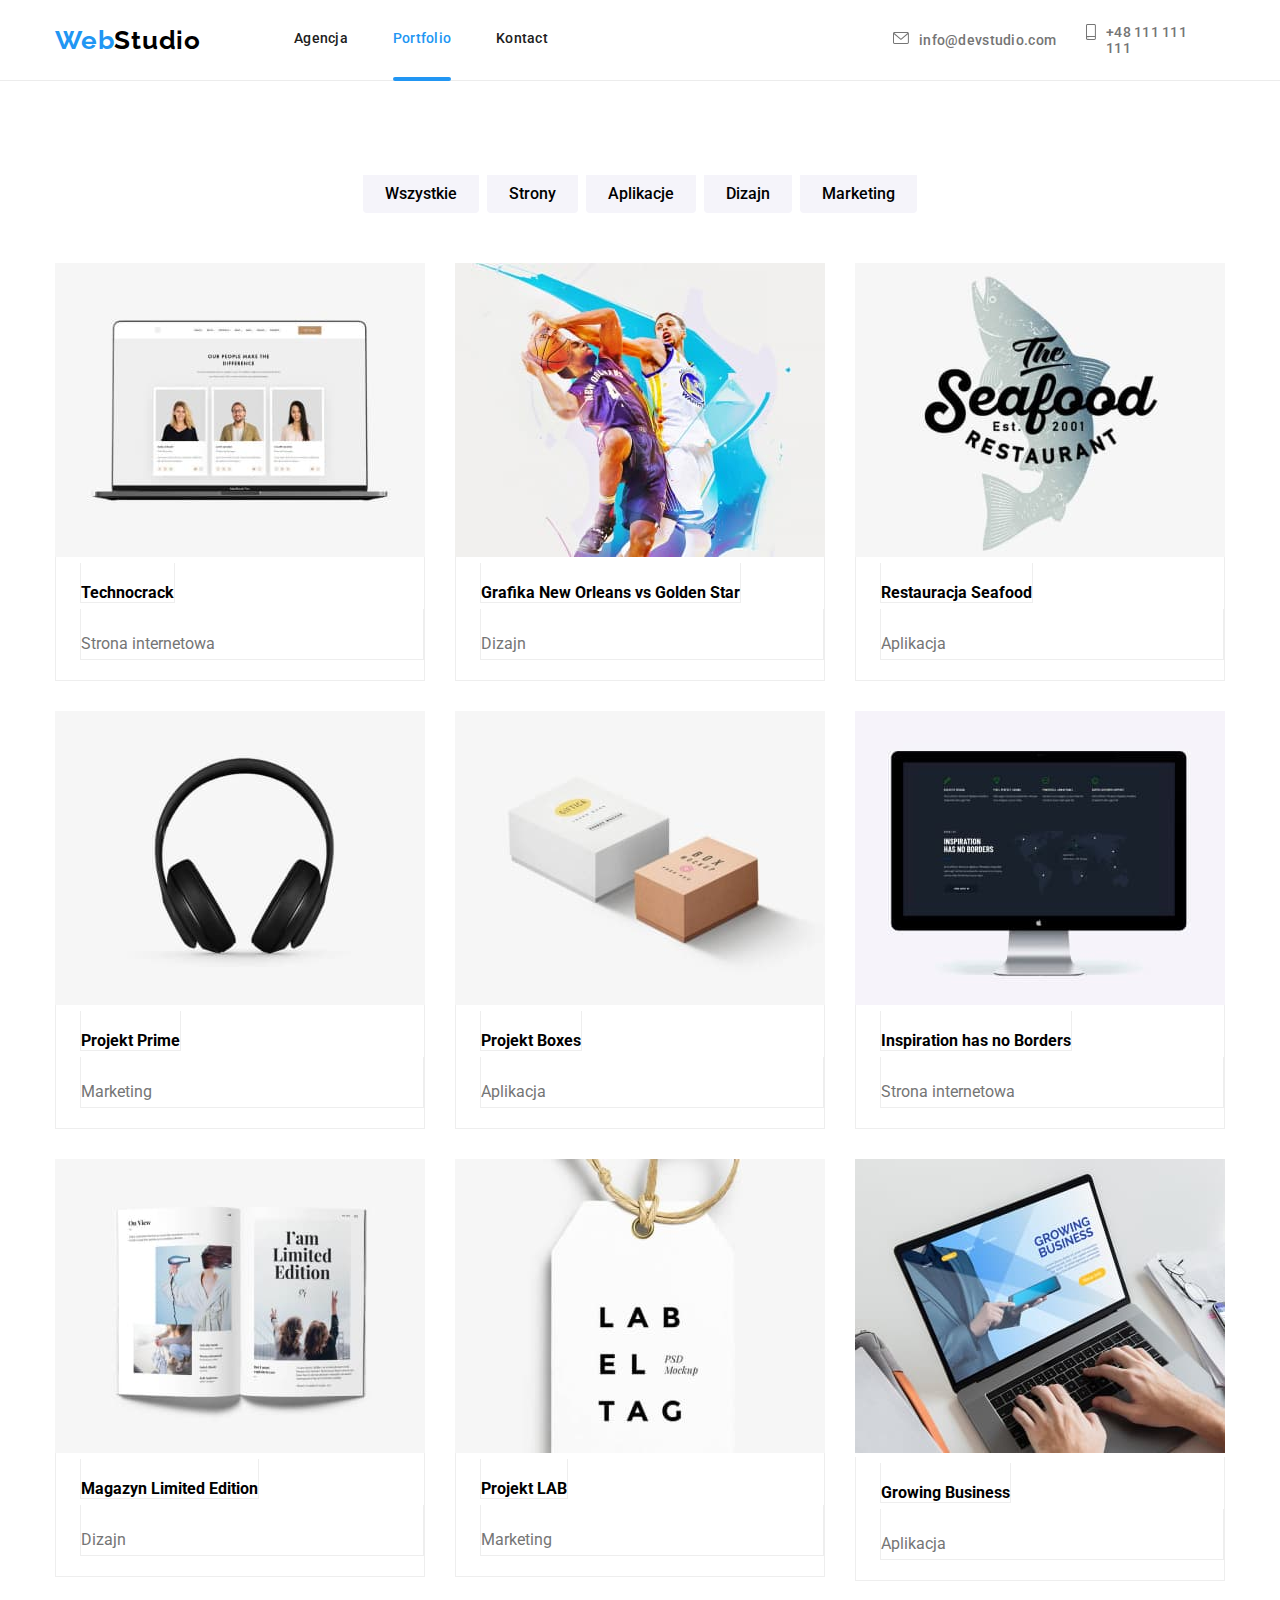
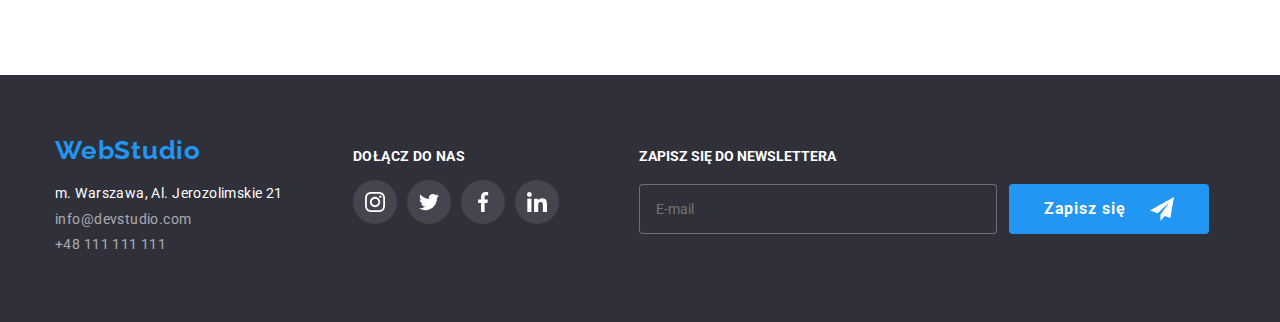
==== portfolio.html @ 5e0a6f56 "falstart" ====
<!DOCTYPE html>
<html lang="pl">
  <head>
    <link
      rel="stylesheet"
      href="https://cdnjs.cloudflare.com/ajax/libs/modern-normalize/1.0.0/modern-normalize.min.css"
    />
    <link href="./css/main.min.css" rel="stylesheet" />
    <link rel="preconnect" href="https://fonts.googleapis.com" />
    <link rel="preconnect" href="https://fonts.gstatic.com" crossorigin />
    <link
      href="https://fonts.googleapis.com/css2?family=Raleway:wght@700&family=Roboto:wght@400;500;700;900&display=swap"
      rel="stylesheet"
    />
    <meta name="viewport" content="width=device-width, initial-scale=1.0" />
    <title>Portfolio</title>
  </head>
  <body>
    <header class="header">
      <div class="container">
        <a class="logo-link" href="./index.html"
          ><span class="logo-link__title">Web</span>Studio</a
        >
        <nav class="navigation">
          <ul class="navigation__list">
            <li>
              <a class="navigation__link" href="./index.html">Agencja</a>
            </li>
            <li>
              <a
                class="navigation__link navigation__link--active"
                href="./portfolio.html"
                >Portfolio</a
              >
            </li>
            <li><a class="navigation__link" href="#">Kontact</a></li>
          </ul>
        </nav>
        <ul class="adres-list">
          <li>
            <a class="adres-list__mail" href="mailto:info@devstudio.com">
              <svg class="envelope" height="12" width="16">
                <use href="./images/icons.svg#envelope"></use>
              </svg>
              info@devstudio.com</a
            >
          </li>
          <li>
            <a class="adres-list__phone" href="tel:+48111111111"
              ><svg class="smartphone" height="16" width="10">
                <use href="./images/icons.svg#smartphone"></use>
              </svg>
              +48 111 111 111</a
            >
          </li>
        </ul>
      </div>
    </header>
    <main>
      <section class="container section">
        <div>
          <ul class="section-buttons">
            <li>
              <button class="button__portfolio" type="button">Wszystkie</button>
            </li>
            <li>
              <button class="button__portfolio" type="button">Strony</button>
            </li>
            <li>
              <button class="button__portfolio" type="button">Aplikacje</button>
            </li>
            <li>
              <button class="button__portfolio" type="button">Dizajn</button>
            </li>
            <li>
              <button class="button__portfolio" type="button">Marketing</button>
            </li>
          </ul>
        </div>
        <div class="portfolio-section">
          <ul class="cards">
            <li>
              <figure class="cards__figure">
                <img
                  class="img"
                  src="images/img5.jpg"
                  width="370"
                  height="294"
                  alt="Laptop with open internet page"
                />
                <div class="cards__overlay">
                  <p>
                    Technocrack jest popularną platformą wykorzystywaną do
                    rozpowszechniania koronawirusa. Firmy wykorzystują tę
                    platformę do celów szpiegowskich i ataków na
                    niezabezpieczone serwery konkurencji
                  </p>
                </div>
                <figcaption class="cards__figcaption">
                  <span class="cards__figcaption cards__figcaption--head"
                    >Technocrack</span
                  >
                  <p class="cards__figcaption cards__figcaption--text">
                    Strona internetowa
                  </p>
                </figcaption>
              </figure>
            </li>
            <li>
              <figure class="cards__figure">
                <img
                  class="img"
                  src="images/img6.jpg"
                  width="370"
                  height="294"
                  alt="Two players of basktetball during game"
                />
                <div class="cards__overlay">
                  <p>
                    Technocrack jest popularną platformą wykorzystywaną do
                    rozpowszechniania koronawirusa. Firmy wykorzystują tę
                    platformę do celów szpiegowskich i ataków na
                    niezabezpieczone serwery konkurencji
                  </p>
                </div>
                <figcaption class="cards__figcaption">
                  <span class="cards__figcaption cards__figcaption--head"
                    >Grafika New Orleans vs Golden Star</span
                  >
                  <p class="cards__figcaption cards__figcaption--text">
                    Dizajn
                  </p>
                </figcaption>
              </figure>
            </li>
            <li>
              <figure class="cards__figure">
                <img
                  class="img"
                  src="images/img7.jpg"
                  width="370"
                  height="294"
                  alt="Seafood restaurant logo"
                />
                <div class="cards__overlay">
                  <p>
                    Technocrack jest popularną platformą wykorzystywaną do
                    rozpowszechniania koronawirusa. Firmy wykorzystują tę
                    platformę do celów szpiegowskich i ataków na
                    niezabezpieczone serwery konkurencji
                  </p>
                </div>
                <figcaption class="cards__figcaption">
                  <span class="cards__figcaption cards__figcaption--head"
                    >Restauracja Seafood</span
                  >
                  <p class="cards__figcaption cards__figcaption--text">
                    Aplikacja
                  </p>
                </figcaption>
              </figure>
            </li>
            <li>
              <figure class="cards__figure">
                <img
                  class="img"
                  src="images/img8.jpg"
                  width="370"
                  height="294"
                  alt="Headphones"
                />
                <div class="cards__overlay">
                  <p>
                    Technocrack jest popularną platformą wykorzystywaną do
                    rozpowszechniania koronawirusa. Firmy wykorzystują tę
                    platformę do celów szpiegowskich i ataków na
                    niezabezpieczone serwery konkurencji
                  </p>
                </div>
                <figcaption class="cards__figcaption">
                  <span class="cards__figcaption cards__figcaption--head"
                    >Projekt Prime</span
                  >
                  <p class="cards__figcaption cards__figcaption--text">
                    Marketing
                  </p>
                </figcaption>
              </figure>
            </li>
            <li>
              <figure class="cards__figure">
                <img
                  class="img"
                  src="images/img9.jpg"
                  width="370"
                  height="294"
                  alt="two boxes"
                />
                <div class="cards__overlay">
                  <p>
                    Technocrack jest popularną platformą wykorzystywaną do
                    rozpowszechniania koronawirusa. Firmy wykorzystują tę
                    platformę do celów szpiegowskich i ataków na
                    niezabezpieczone serwery konkurencji
                  </p>
                </div>
                <figcaption class="cards__figcaption">
                  <span class="cards__figcaption cards__figcaption--head"
                    >Projekt Boxes</span
                  >
                  <p class="cards__figcaption cards__figcaption--text">
                    Aplikacja
                  </p>
                </figcaption>
              </figure>
            </li>
            <li>
              <figure class="cards__figure">
                <img
                  class="img"
                  src="images/img10.jpg"
                  width="370"
                  height="294"
                  alt="monitor screen"
                />
                <div class="cards__overlay">
                  <p>
                    Technocrack jest popularną platformą wykorzystywaną do
                    rozpowszechniania koronawirusa. Firmy wykorzystują tę
                    platformę do celów szpiegowskich i ataków na
                    niezabezpieczone serwery konkurencji
                  </p>
                </div>
                <figcaption class="cards__figcaption">
                  <span class="cards__figcaption cards__figcaption--head"
                    >Inspiration has no Borders</span
                  >
                  <p class="cards__figcaption cards__figcaption--text">
                    Strona internetowa
                  </p>
                </figcaption>
              </figure>
            </li>
            <li>
              <figure class="cards__figure">
                <img
                  class="img"
                  src="images/img11.jpg"
                  width="370"
                  height="294"
                  alt="open book"
                />
                <div class="cards__overlay">
                  <p>
                    Technocrack jest popularną platformą wykorzystywaną do
                    rozpowszechniania koronawirusa. Firmy wykorzystują tę
                    platformę do celów szpiegowskich i ataków na
                    niezabezpieczone serwery konkurencji
                  </p>
                </div>
                <figcaption class="cards__figcaption">
                  <span class="cards__figcaption cards__figcaption--head"
                    >Magazyn Limited Edition</span
                  >
                  <p class="cards__figcaption cards__figcaption--text">
                    Dizajn
                  </p>
                </figcaption>
              </figure>
            </li>
            <li>
              <figure class="cards__figure">
                <img
                  class="img"
                  src="images/img12.jpg"
                  width="370"
                  height="294"
                  alt="tag"
                />
                <div class="cards__overlay">
                  <p>
                    Technocrack jest popularną platformą wykorzystywaną do
                    rozpowszechniania koronawirusa. Firmy wykorzystują tę
                    platformę do celów szpiegowskich i ataków na
                    niezabezpieczone serwery konkurencji
                  </p>
                </div>
                <figcaption class="cards__figcaption">
                  <span class="cards__figcaption cards__figcaption--head"
                    >Projekt LAB</span
                  >
                  <p class="cards__figcaption cards__figcaption--text">
                    Marketing
                  </p>
                </figcaption>
              </figure>
            </li>
            <li>
              <figure class="cards__figure">
                <img
                  src="images/img13.jpg"
                  width="370"
                  height="294"
                  alt="Somebody working on laptop"
                />
                <div class="cards__overlay">
                  <p>
                    Technocrack jest popularną platformą wykorzystywaną do
                    rozpowszechniania koronawirusa. Firmy wykorzystują tę
                    platformę do celów szpiegowskich i ataków na
                    niezabezpieczone serwery konkurencji
                  </p>
                </div>
                <figcaption class="cards__figcaption">
                  <span class="cards__figcaption cards__figcaption--head"
                    >Growing Business</span
                  >
                  <p class="cards__figcaption cards__figcaption--text">
                    Aplikacja
                  </p>
                </figcaption>
              </figure>
            </li>
          </ul>
        </div>
      </section>
    </main>
    <footer class="footer1">
      <div class="container footer2">
        <div>
          <a class="logo-link logo-link--color" href="./index.html"
            >Web<span class="logo-link__title logo-link__title--color"
              >Studio</span
            ></a
          >
          <div class="footer-adress">
            <ul class="footer-adres-list">
              <li>m. Warszawa, Al. Jerozolimskie 21</li>

              <li>
                <a class="mail1" href="mailto:info@devstudio.com"
                  >info@devstudio.com</a
                >
              </li>

              <li>
                <a class="phone1" href="tel:+48111111111">+48 111 111 111</a>
              </li>
            </ul>
          </div>
        </div>
        <div class="footer-links">
          <div>DOŁĄCZ DO NAS</div>
          <div class="social-list">
            <a class="social-list__link social-list__link--color" href="#"
              ><svg class="social-list__icon" height="44" width="44">
                <use href="./images/icons.svg#instagram"></use>
              </svg>
            </a>
            <a class="social-list__link social-list__link--color" href="#"
              ><svg class="social-list__icon" height="44" width="44">
                <use href="./images/icons.svg#twitter"></use>
              </svg>
            </a>
            <a class="social-list__link social-list__link--color" href="#"
              ><svg class="social-list__icon" height="44" width="44">
                <use href="./images/icons.svg#facebook"></use>
              </svg>
            </a>
            <a class="social-list__link social-list__link--color" href="#"
              ><svg class="social-list__icon" height="44" width="44">
                <use href="./images/icons.svg#linkedin"></use>
              </svg>
            </a>
          </div>
        </div>
        <div class="newsletter">
          ZAPISZ SIĘ DO NEWSLETTERA
          <form class="newsletter-form" action="javascript:void(0);">
            <input
              class="newsletter-form__input"
              id="email"
              name="email"
              placeholder="E-mail"
              required
            />
            <button class="newsletter-form__button" type="submit">
              <span class="newsletter-form__button-text">Zapisz się</span
              ><svg class="newsletter-form__send" height="24" width="24">
                <use href="./images/icons.svg#send"></use>
              </svg>
            </button>
          </form>
        </div>
      </div>
    </footer>
  </body>
</html>
---- css/main.min.css ----
body{color:#757575;background:var(--white);font-family:"Roboto","raleway",sans-serif;font-weight:400;margin:0}.container{max-width:480px;width:100%;margin:0 auto;padding:0 15px}@media screen and (min-width: 480px)and (max-width: 768px){.container{max-width:768px;width:100%;margin:0 auto;padding:0 15px}}@media screen and (min-width: 768px)and (max-width: 1200px){.container{max-width:1200px;width:100%;margin:0 auto;padding:0 15px}}@media screen and (min-width: 1200px){.container{max-width:1200px;width:100%;margin:0 auto;padding:0 15px}}.section{padding-bottom:94px;padding-top:94px}.img{display:block}ul{margin:0;padding:0}h1,h2,h3,h4{margin:0;padding:0}p{margin:0;padding:0}.adres-list{display:none}@media screen and (min-width: 768px){.adres-list{display:flex;justify-content:space-between;align-items:center;line-height:1.17;padding-left:0%;margin-left:345px;width:321px;list-style:none}.adres-list__mail{font-weight:500;font-size:14px;letter-spacing:.02em;text-decoration:none;color:#757575;display:flex;fill:#757575;transition-property:color,fill;transition-duration:250ms;transition-timing-function:cubic-bezier(0.4, 0, 0.2, 1)}.adres-list__mail:hover,.adres-list__mail:focus{color:var(--brand-color);text-decoration:none;fill:var(--color2, #2196f3)}.adres-list__phone{font-weight:500;font-size:14px;letter-spacing:.02em;text-decoration:none;color:#757575;display:flex;fill:#757575;transition-property:color,fill;transition-duration:250ms;transition-timing-function:cubic-bezier(0.4, 0, 0.2, 1)}.adres-list__phone:hover,.adres-list__phone:focus{color:var(--brand-color);text-decoration:none;fill:var(--color2, #2196f3)}.adres-list li:first-child{margin-right:30px}}.envelope{margin-right:10px}.smartphone{margin-right:10px}.button{background:var(--brand-color);cursor:pointer;font-weight:700;font-size:16px;line-height:1.87;text-align:center;letter-spacing:.06em;color:var(--white);border-radius:4px;border-style:none;height:50px;width:200px;margin-top:30px}.button--modal{margin-left:124px}.button__portfolio{font-weight:500;font-family:"Roboto";border-style:none;background:#f5f4fa;line-height:1.62;border-radius:0px 0px 4px 4px;padding:6px 22px 6px 22px;transition-property:color,background-color,box-shadow,border-radius;transition-duration:250ms;transition-timing-function:cubic-bezier(0.4, 0, 0.2, 1)}.button__portfolio:active{background:var(--brand-color)}.button__portfolio:hover,.button__portfolio:focus{color:var(--white);background-color:var(--brand-color);box-shadow:0px 1px 3px rgba(0,0,0,.12),0px 1px 1px rgba(0,0,0,.14),0px 2px 1px rgba(0,0,0,.2);border-radius:0px 0px 4px 4px}.section-buttons{list-style:none;text-align:center;display:flex;justify-content:center;padding-left:0%;padding-bottom:50px}.section-buttons li:nth-child(1n+2){margin-left:8px}.cards{list-style:none;display:flex;flex-wrap:wrap;justify-content:space-between;padding-left:0px}.cards li:nth-child(-n+6){margin-bottom:30px}.cards li{transition-property:box-shadow,border-radius;transition-duration:250ms;transition-timing-function:cubic-bezier(0.4, 0, 0.2, 1)}.cards li:hover,.cards li:focus{box-shadow:0px 1px 3px rgba(0,0,0,.12),0px 1px 1px rgba(0,0,0,.14),0px 2px 1px rgba(0,0,0,.2);border-radius:0px 0px 4px 4px}.cards__figure{background:#fff;margin-inline-start:0px;margin-inline-end:0px;margin-top:0px;margin-bottom:0px;overflow:hidden;position:relative;z-index:1001}.cards__figcaption{background:#fff;border-bottom:1px solid #eee;border-left:1px solid #eee;border-right:1px solid #eee;padding-top:20px;z-index:1002;position:relative}.cards__figcaption--head{font-family:"Roboto";font-weight:700;color:var(--black);line-height:2;margin-left:24px}.cards__figcaption--text{line-height:1.87;margin-left:24px;margin-bottom:20px}.cards__overlay{position:absolute;top:0;left:0;width:100%;height:100%;background-color:var(--brand-color);opacity:90%;transform:translatey(100%);transition-duration:250ms;transition-property:transform;transition-timing-function:cubic-bezier(0.4, 0, 0.2, 1)}.cards__overlay p{font-size:18px;line-height:1.55;letter-spacing:.03em;color:#fff;padding:49px 24px 49px 24px}.cards__figure:hover .cards__overlay,.cards__figure:focus .cards__overlay{transform:translatey(0)}.figcaption1{font-family:"Roboto";font-weight:700;color:var(--black)}.portfolio-section{display:flex}.clients{display:flex;justify-content:space-around;list-style:none}.clients__client-icon{width:170px;height:92px;border:1px solid #afb1b8;border-radius:4%;cursor:pointer;display:flex;justify-content:center;fill:#afb1b8;transition-property:fill,border,background-color;transition-duration:250ms;transition-timing-function:cubic-bezier(0.4, 0, 0.2, 1)}.clients__client-icon:hover,.clients__client-icon:focus{fill:#2196f3;border:1px solid #2196f3}.description{list-style:none;text-align:left;line-height:1.71;display:flex;flex-wrap:wrap;width:100%;padding-left:0%;margin-top:0px;margin-bottom:94px}.description__headline{font-weight:700;line-height:1.17;color:var(--black);margin-bottom:10px}.description li{flex:0 0 100%;max-width:100%;text-decoration:none}@media screen and (min-width: 480px)and (max-width: 768px){.description{list-style:none;text-align:left;line-height:1.71;display:flex;flex-wrap:wrap;width:100%;padding-left:0%;margin-top:0px;margin-bottom:94px}.description__headline{font-weight:700;line-height:1.17;color:var(--black);margin-bottom:10px}.description li{flex:0 0 50%;max-width:50%;text-decoration:none}}@media screen and (min-width: 768px)and (max-width: 1200px){.description{list-style:none;text-align:left;line-height:1.71;display:flex;flex-wrap:wrap;width:100%;padding-left:0%;margin-top:0px;margin-bottom:94px}.description__headline{font-weight:700;line-height:1.17;color:var(--black);margin-bottom:10px}.description li{flex:0 0 25%;max-width:25%;text-decoration:none}.description li:nth-child(2n+0){margin-left:30px}}@media screen and (min-width: 1200px){.description{list-style:none;text-align:left;line-height:1.71;display:flex;flex-wrap:nowrap;padding-left:0%;margin-top:0px;margin-bottom:94px}.description__headline{font-weight:700;line-height:1.17;color:var(--black);margin-bottom:10px}.description li{flex:0 0 25%;max-width:25%;text-decoration:none}.description li:nth-child(1n+2){margin-left:30px}}.logo-link{font-family:"Raleway";font-weight:700;font-size:26px;line-height:1.17;letter-spacing:.03em;color:var(--black);text-decoration:none;transition-property:color;transition-duration:250ms;transition-timing-function:cubic-bezier(0.4, 0, 0.2, 1)}.logo-link__title{color:var(--brand-color)}.logo-link:hover,.logo-link:focus{color:var(--brand-color)}.logo-link--color{color:var(--brand-color)}.logo-link--color:hover,.logo-link--color:focus{color:var(--white)}.logo-link--color--color{color:var(--white)}.modal-form{display:flex;flex-direction:column;width:448px;margin:auto;font-size:20px;font-weight:700;color:#000;position:relative}.modal-form__title{text-align:center;margin-top:40px;margin-bottom:12px}.modal-form__label:focus-within svg{fill:var(--brand-color)}.modal-form__label{font-size:12px;font-weight:400}.modal-form__input{height:40px;width:448px;margin-top:4px;margin-bottom:10px;padding-left:42px;border:1px solid #afb1b8;border-radius:4px;transition-property:fill,border;transition-duration:250ms;transition-timing-function:cubic-bezier(0.4, 0, 0.2, 1)}.modal-form__input:focus,.modal-form__input:hover{border:1px solid #2196f3;fill:var(--brand-color);outline:none}.name{position:absolute;top:107px;left:15px}.telefon{position:absolute;top:174.26px;left:14.27px}.modal-email{position:absolute;top:243px;left:13.5px}.input1:checked+.label2::before{background-color:var(--brand-color);background-image:url(../images/vector.svg);background-position:50% 50%;border:none;background-repeat:no-repeat}.visually-hidden{position:absolute;clip:rect(1px, 1px, 1px, 1px);clip:rect(1px 1px 1px 1px);padding:0;border:0;height:1px;width:1px;overflow:hidden}.label2{display:flex;font-size:14px;font-weight:400;color:#757575;margin-top:20px;margin-left:15px;cursor:pointer}.label2::before{display:inline-block;content:"";width:16px;height:16px;border:1px solid #000;border-radius:4px;margin-right:8px;transition-property:background-color,border;transition-duration:250ms;transition-timing-function:cubic-bezier(0.4, 0, 0.2, 1)}.textarea{margin-top:4px;font-size:12px;height:120px;resize:none;padding-top:1rem;padding-left:1rem;border:1px solid #afb1b8;border-radius:4px;transition-property:border;transition-duration:250ms;transition-timing-function:cubic-bezier(0.4, 0, 0.2, 1)}.textarea:focus,.textarea:hover{border:1px solid #2196f3;outline:none}.backdrop{position:fixed;top:0;left:0;width:100%;height:100%;background-color:#e5e5e5;background:rgba(0,0,0,.2);transition:250ms cubic-bezier(0.19, 1, 0.22, 1);transition-property:scale,opacity,transform}.is-hidden{opacity:0;visibility:hidden;pointer-events:none}.close-btn{position:absolute;background-color:#fff;cursor:pointer;top:8px;right:8px;border:1px solid rgba(0,0,0,.1);border-radius:50%}.close-btn,.x{width:30px;height:30px;position:absolute;left:490px;top:8px;background-color:#fff;border:1px solid rgba(0,0,0,.1);border-radius:50%;font-size:15px;display:block;justify-items:center}.modal{position:absolute;width:528px;min-height:581px;left:50%;top:50%;background:#fff;box-shadow:0px 1px 3px rgba(0,0,0,.12),0px 1px 1px rgba(0,0,0,.14),0px 2px 1px rgba(0,0,0,.2);border-radius:4px;transition-property:transform,scale,opacity;transform:translate(-50%, -50%)}.is-hidden .modal{transform:translate(-50%);transition:250ms cubic-bezier(0.19, 1, 0.22, 1)}.navigation{display:none}@media screen and (min-width: 768px){.navigation{display:flex;margin-left:93px}.navigation__list{font-weight:500;font-size:14px;line-height:1.17;letter-spacing:.02em;list-style:none;color:var(--shadow2);text-decoration:none;display:flex;justify-content:space-between;padding-left:0;width:254px;transition:color}.navigation__link{text-decoration:none;color:var(--shadow2);transition-property:color;transition-duration:250ms;transition-timing-function:cubic-bezier(0.4, 0, 0.2, 1)}.navigation__link:hover::after,.navigation__link:focus::after{content:"";display:block;position:relative;border-top:4px solid var(--brand-color);border-radius:2px;top:31px}.navigation__link:hover,.navigation__link:focus{color:var(--brand-color);text-decoration:none}.navigation__link--active{text-decoration:none;color:var(--brand-color)}.navigation__link--active::after{content:"";display:block;position:relative;border-top:4px solid var(--brand-color);border-radius:2px;top:31px}}.newsletter{display:flex;flex-direction:column;font-size:14px;font-weight:700;color:var(--white);margin-left:70px;margin-top:13px}.newsletter-form{height:50px;display:flex;padding-top:20px}.newsletter-form__input{width:358px;height:50px;padding-left:16px;background-color:#2f303a;border:1px solid rgba(255,255,255,.3);border-radius:4px;transition-property:border;transition-duration:250ms;transition-timing-function:cubic-bezier(0.4, 0, 0.2, 1)}.newsletter-form__input:focus,.newsletter-form__input:hover{border:1px solid var(--brand-color);outline:none}.newsletter-form__button{background:var(--brand-color);cursor:pointer;display:flex;justify-content:center;align-items:center;font-weight:700;font-size:16px;line-height:1.87;text-align:center;letter-spacing:.06em;color:var(--white);border-radius:4px;border-style:none;height:50px;width:200px;margin-left:12px}.newsletter-form__send{fill:#fff;margin-left:24px}.product{list-style:none;display:flex;justify-content:space-between;padding-left:0%;margin-top:50px}.product li{text-decoration:none;position:relative}.product__box-overlay{width:370px;height:70px;background:rgba(47,48,58,.8);position:absolute;bottom:1%;font-weight:700;font-size:14px;line-height:1.14;justify-content:center;align-items:center;letter-spacing:.03em;text-transform:uppercase;color:#fff;display:flex}.products{display:none}@media screen and (min-width: 768px){.products{display:block}}.social-list{display:flex;justify-content:center;text-decoration:none;padding-top:16px;padding-bottom:18px}.social-list__link{width:44px;height:44px;display:flex;justify-content:center;align-items:center;border-radius:50%;background-color:#fff;fill:#afb1b8;margin-right:10px;transition-property:fill,background-color,color;transition-duration:250ms;transition-timing-function:cubic-bezier(0.4, 0, 0.2, 1)}.social-list__link:hover,.social-list__link:focus{background-color:#2196f3;fill:#fff}.social-list__link--color{background-color:rgba(255,255,255,.1);fill:#fff}.social-list__icon{width:20px;height:20px;display:flex;color:currentColor;justify-content:center;align-items:center}.team{text-align:center;list-style:none;display:flex;padding-left:0%}.team__section{background:#f5f4fa;display:flex;flex-direction:column;justify-content:space-around}.team li{text-decoration:none;background-color:var(--white);box-shadow:0px 1px 3px rgba(0,0,0,.12),0px 1px 1px rgba(0,0,0,.14),0px 2px 1px rgba(0,0,0,.2);border-radius:0px 0px 4px 4px}.team li:nth-child(1n+2){margin-left:30px}.team__figure{margin:0;margin-bottom:30px}.team__figure--img{margin-bottom:30px}.team__figcaption{font-weight:500;text-align:center;color:var(--black);line-height:1.17}.team__figcaption--p{margin-top:10px}.footer1{background:var(--shadow);display:flex;flex-direction:column;justify-content:center;padding-top:60px;padding-bottom:60px}.footer-adress{margin-top:20px;font-size:14px;line-height:1.71;letter-spacing:.03em;color:var(--white);display:flex}.footer-links{display:flex;flex-direction:column;margin-left:70px;font-family:"Roboto";font-style:normal;font-weight:700;font-size:14px;line-height:16px;letter-spacing:.03em;color:var(--white);margin-top:13px}.footer2{display:flex}.footer-adres-list{list-style:none;line-height:1.17;display:flex;flex-direction:column;justify-content:space-around;padding-left:0%}.footer-adres-list li{margin-bottom:9px}.mail1{text-decoration:none;color:rgba(255,255,255,.6);transition-property:fill,color;transition-duration:250ms;transition-timing-function:cubic-bezier(0.4, 0, 0.2, 1)}.mail1:hover,.mail1:focus{color:var(--brand-color);text-decoration:none}.phone1{text-decoration:none;color:rgba(255,255,255,.6);transition-property:color,fill;transition-duration:250ms;transition-timing-function:cubic-bezier(0.4, 0, 0.2, 1)}.phone1:hover,.phone1:focus{color:var(--brand-color);text-decoration:none}.section1{height:400px;display:flex;flex-direction:column;align-items:center;justify-content:center;background-image:linear-gradient(rgba(98, 100, 110, 0.4), rgba(98, 100, 110, 0.4)),url("../images/Background480x400.jpg");background-repeat:no-repeat;background-size:cover}@media screen and (min-width: 480px)and (max-width: 768px){.section1{height:400px;background-image:linear-gradient(rgba(98, 100, 110, 0.4), rgba(98, 100, 110, 0.4)),url("../images/Background768x400.jpg")}}@media screen and (min-width: 768px){.section1{height:600px;background-image:linear-gradient(rgba(98, 100, 110, 0.4), rgba(98, 100, 110, 0.4)),url("../images/Background1600x600.jpg")}}.headline1{font-weight:900;font-size:44px;line-height:1.36;text-align:center;letter-spacing:.06em;text-transform:uppercase;color:var(--white);margin:0}.headline2{color:var(--black);text-align:center;font-weight:700;font-size:36px;line-height:1.17;margin-bottom:50px}.section>.section1{max-width:480px;width:100%;margin:0 auto;padding:0 15px}@media screen and (min-width: 480px)and (max-width: 768px){.section>.section1{max-width:768px;width:100%;margin:0 auto;padding:0 15px}}@media screen and (min-width: 768px)and (max-width: 1200px){.section>.section1{max-width:1600px;width:100%;margin:0 auto;padding:0 15px}}@media screen and (min-width: 1200px){.section>.section1{max-width:1600px;width:100%;margin:0 auto;padding:0 15px}}.header>.container{height:80px;display:flex;align-items:center}.header{background:var(--white);border-bottom:1px solid #ececec}:root{--white: #fff;--brand-color: #2196f3;--black: #000;--shadow: #2f303a;--shadow2: #212121}/*# sourceMappingURL=main.min.css.map */
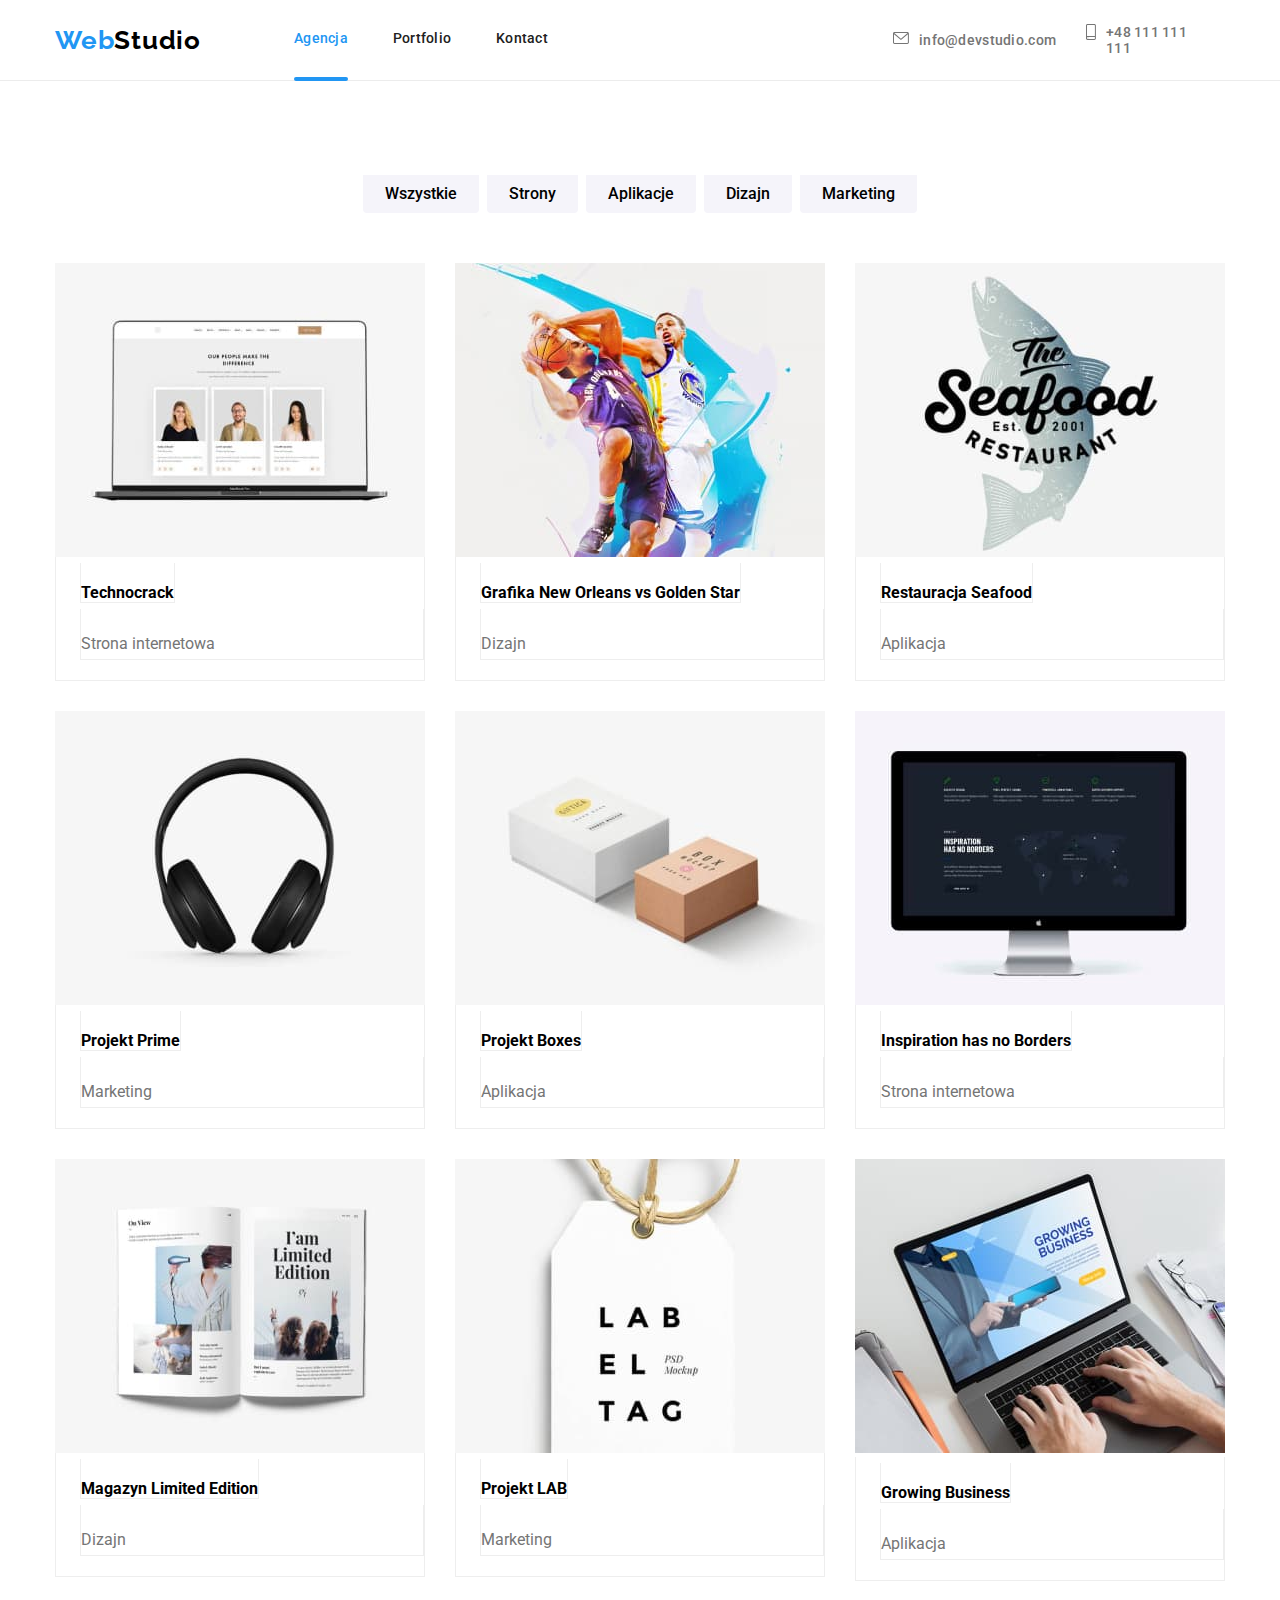
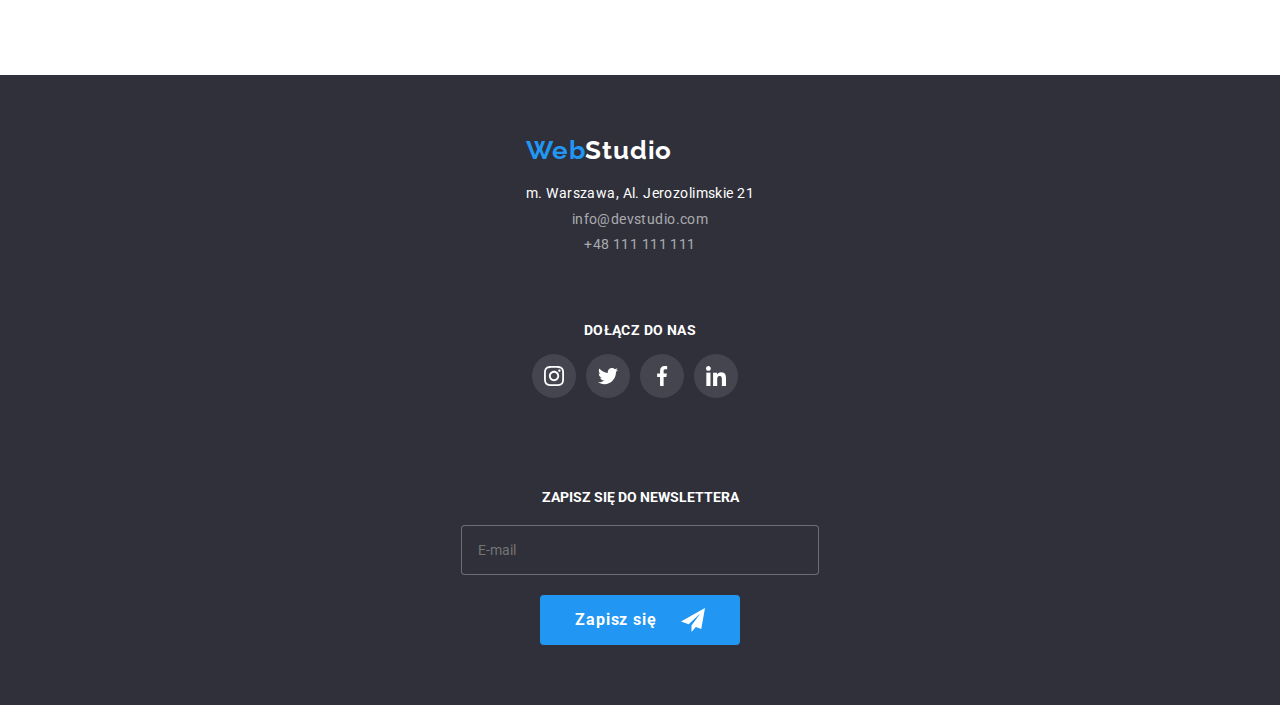
==== commit 3f1e64d9: "123" ====
--- a/portfolio.html
+++ b/portfolio.html
@@ -17,45 +17,42 @@
   </head>
   <body>
     <header class="header">
-      <div class="container">
-        <a class="logo-link" href="./index.html"
-          ><span class="logo-link__title">Web</span>Studio</a
-        >
-        <nav class="navigation">
-          <ul class="navigation__list">
-            <li>
-              <a class="navigation__link" href="./index.html">Agencja</a>
-            </li>
-            <li>
-              <a
-                class="navigation__link navigation__link--active"
-                href="./portfolio.html"
-                >Portfolio</a
-              >
-            </li>
-            <li><a class="navigation__link" href="#">Kontact</a></li>
-          </ul>
-        </nav>
-        <ul class="adres-list">
-          <li>
-            <a class="adres-list__mail" href="mailto:info@devstudio.com">
-              <svg class="envelope" height="12" width="16">
-                <use href="./images/icons.svg#envelope"></use>
-              </svg>
-              info@devstudio.com</a
-            >
-          </li>
-          <li>
-            <a class="adres-list__phone" href="tel:+48111111111"
-              ><svg class="smartphone" height="16" width="10">
-                <use href="./images/icons.svg#smartphone"></use>
-              </svg>
-              +48 111 111 111</a
-            >
-          </li>
+    <div class="container">
+      <a class="logo-link" href="./index.html"><span class="logo-link__title">Web</span>Studio</a>
+      <nav class="navigation">
+        <ul class="navigation__list">
+          <li>
+            <a class="navigation__link navigation__link--active" href="./index.html">Agencja</a>
+          </li>
+          <li>
+            <a class="navigation__link" href="./portfolio.html">Portfolio</a>
+          </li>
+          <li><a class="navigation__link" href="#">Kontact</a></li>
         </ul>
-      </div>
-    </header>
+      </nav>
+      <ul class="adres-list">
+        <li>
+          <a class="adres-list__mail" href="mailto:info@devstudio.com">
+            <svg class="envelope" height="12" width="16">
+              <use href="./images/icons.svg#envelope"></use>
+            </svg>
+            info@devstudio.com</a>
+        </li>
+        <li>
+          <a class="adres-list__phone" href="tel:+48111111111"><svg class="smartphone" height="16" width="10">
+              <use href="./images/icons.svg#smartphone"></use>
+            </svg>
+            +48 111 111 111</a>
+        </li>
+      </ul>
+    </div>
+    <button class="menu-toggle js-open-menu" aria-expanded="false" aria-controls="mobile-menu">
+          <svg class="menu" height="16" width="24">
+              <use href="./images/icons.svg#menu"></use>
+            </svg>
+</button>
+    
+  </header>
     <main>
       <section class="container section">
         <div>
@@ -394,5 +391,58 @@
         </div>
       </div>
     </footer>
+    <div class="mobile-menu js-menu-container is-open" id="mobile-menu">
+    <button class="menu-toggle js-close-menu"><svg class="menu" height="16" width="24">
+              <use href="./images/icons.svg#menu-close"></use>
+            </svg>
+    </button>
+    <ul class="mobile-menu__list">
+        <li class="mobile-menu__item mobile-menu__item--margin-bottom">
+          <a href="index.html" class="mobile-menu__link">Agencja</a>
+        </li>
+        <li class="mobile-menu__item mobile-menu__item--margin-bottom">
+          <a href="portfolio.html" class="mobile-menu__link mobile-menu__link--current-page">Portfolio</a>
+        </li>
+        <li class="mobile-menu__item mobile-menu__item--margin-bottom">
+          <a href="" class="mobile-menu__link">Kontakt</a>
+        </li>
+      </ul>
+
+      <div class="mobile-menu__contact">
+        <ul class="mobile-menu__list mobile-menu__list--margin-bottom">
+          <li class="mobile-menu__item mobile-menu__item--margin-bottom">
+            <a href="tel:+48111111111" class="mobile-menu__link mobile-menu__link--phone">+48 111 111 111</a>
+          </li>
+          <li class="mobile-menu__item mobile-menu__item--margin-bottom">
+            <a href="mailto:info@devstudio.com" class="mobile-menu__link mobile-menu__link--email"
+              >info@devstudio.com</a
+            >
+          </li>
+        </ul>
+
+        <ul class="mobile-menu__social-list">
+          <li>
+            <a href="#" class="mobile-menu__social-link">instagram</a>
+          </li>
+          <li>
+            <svg class="mobile-menu__social-icon"><use href="images/icons.svg#icon-vertical-line"></use></svg>
+          </li>
+          <li>
+            <a href="#" class="mobile-menu__social-link">twitter</a>
+          </li>
+          <li>
+            <svg class="mobile-menu__social-icon"><use href="images/icons.svg#icon-vertical-line"></use></svg>
+          </li>
+          <li>
+            <a href="#" class="mobile-menu__social-link">facebook</a>
+          </li>
+          <li>
+            <svg class="mobile-menu__social-icon"><use href="images/icons.svg#icon-vertical-line"></use></svg>
+          </li>
+          <li><a href="#" class="mobile-menu__social-link">linkedin</a></li>
+        </ul>
+  </div>
+  <script defer src="./js/mobile-menu.js"></script>
+  
   </body>
 </html>
--- a/css/main.min.css
+++ b/css/main.min.css
@@ -1 +1 @@
-body{color:#757575;background:var(--white);font-family:"Roboto","raleway",sans-serif;font-weight:400;margin:0}.container{max-width:480px;width:100%;margin:0 auto;padding:0 15px}@media screen and (min-width: 480px)and (max-width: 768px){.container{max-width:768px;width:100%;margin:0 auto;padding:0 15px}}@media screen and (min-width: 768px)and (max-width: 1200px){.container{max-width:1200px;width:100%;margin:0 auto;padding:0 15px}}@media screen and (min-width: 1200px){.container{max-width:1200px;width:100%;margin:0 auto;padding:0 15px}}.section{padding-bottom:94px;padding-top:94px}.img{display:block}ul{margin:0;padding:0}h1,h2,h3,h4{margin:0;padding:0}p{margin:0;padding:0}.adres-list{display:none}@media screen and (min-width: 768px){.adres-list{display:flex;justify-content:space-between;align-items:center;line-height:1.17;padding-left:0%;margin-left:345px;width:321px;list-style:none}.adres-list__mail{font-weight:500;font-size:14px;letter-spacing:.02em;text-decoration:none;color:#757575;display:flex;fill:#757575;transition-property:color,fill;transition-duration:250ms;transition-timing-function:cubic-bezier(0.4, 0, 0.2, 1)}.adres-list__mail:hover,.adres-list__mail:focus{color:var(--brand-color);text-decoration:none;fill:var(--color2, #2196f3)}.adres-list__phone{font-weight:500;font-size:14px;letter-spacing:.02em;text-decoration:none;color:#757575;display:flex;fill:#757575;transition-property:color,fill;transition-duration:250ms;transition-timing-function:cubic-bezier(0.4, 0, 0.2, 1)}.adres-list__phone:hover,.adres-list__phone:focus{color:var(--brand-color);text-decoration:none;fill:var(--color2, #2196f3)}.adres-list li:first-child{margin-right:30px}}.envelope{margin-right:10px}.smartphone{margin-right:10px}.button{background:var(--brand-color);cursor:pointer;font-weight:700;font-size:16px;line-height:1.87;text-align:center;letter-spacing:.06em;color:var(--white);border-radius:4px;border-style:none;height:50px;width:200px;margin-top:30px}.button--modal{margin-left:124px}.button__portfolio{font-weight:500;font-family:"Roboto";border-style:none;background:#f5f4fa;line-height:1.62;border-radius:0px 0px 4px 4px;padding:6px 22px 6px 22px;transition-property:color,background-color,box-shadow,border-radius;transition-duration:250ms;transition-timing-function:cubic-bezier(0.4, 0, 0.2, 1)}.button__portfolio:active{background:var(--brand-color)}.button__portfolio:hover,.button__portfolio:focus{color:var(--white);background-color:var(--brand-color);box-shadow:0px 1px 3px rgba(0,0,0,.12),0px 1px 1px rgba(0,0,0,.14),0px 2px 1px rgba(0,0,0,.2);border-radius:0px 0px 4px 4px}.section-buttons{list-style:none;text-align:center;display:flex;justify-content:center;padding-left:0%;padding-bottom:50px}.section-buttons li:nth-child(1n+2){margin-left:8px}.cards{list-style:none;display:flex;flex-wrap:wrap;justify-content:space-between;padding-left:0px}.cards li:nth-child(-n+6){margin-bottom:30px}.cards li{transition-property:box-shadow,border-radius;transition-duration:250ms;transition-timing-function:cubic-bezier(0.4, 0, 0.2, 1)}.cards li:hover,.cards li:focus{box-shadow:0px 1px 3px rgba(0,0,0,.12),0px 1px 1px rgba(0,0,0,.14),0px 2px 1px rgba(0,0,0,.2);border-radius:0px 0px 4px 4px}.cards__figure{background:#fff;margin-inline-start:0px;margin-inline-end:0px;margin-top:0px;margin-bottom:0px;overflow:hidden;position:relative;z-index:1001}.cards__figcaption{background:#fff;border-bottom:1px solid #eee;border-left:1px solid #eee;border-right:1px solid #eee;padding-top:20px;z-index:1002;position:relative}.cards__figcaption--head{font-family:"Roboto";font-weight:700;color:var(--black);line-height:2;margin-left:24px}.cards__figcaption--text{line-height:1.87;margin-left:24px;margin-bottom:20px}.cards__overlay{position:absolute;top:0;left:0;width:100%;height:100%;background-color:var(--brand-color);opacity:90%;transform:translatey(100%);transition-duration:250ms;transition-property:transform;transition-timing-function:cubic-bezier(0.4, 0, 0.2, 1)}.cards__overlay p{font-size:18px;line-height:1.55;letter-spacing:.03em;color:#fff;padding:49px 24px 49px 24px}.cards__figure:hover .cards__overlay,.cards__figure:focus .cards__overlay{transform:translatey(0)}.figcaption1{font-family:"Roboto";font-weight:700;color:var(--black)}.portfolio-section{display:flex}.clients{display:flex;justify-content:space-around;list-style:none}.clients__client-icon{width:170px;height:92px;border:1px solid #afb1b8;border-radius:4%;cursor:pointer;display:flex;justify-content:center;fill:#afb1b8;transition-property:fill,border,background-color;transition-duration:250ms;transition-timing-function:cubic-bezier(0.4, 0, 0.2, 1)}.clients__client-icon:hover,.clients__client-icon:focus{fill:#2196f3;border:1px solid #2196f3}.description{list-style:none;text-align:left;line-height:1.71;display:flex;flex-wrap:wrap;width:100%;padding-left:0%;margin-top:0px;margin-bottom:94px}.description__headline{font-weight:700;line-height:1.17;color:var(--black);margin-bottom:10px}.description li{flex:0 0 100%;max-width:100%;text-decoration:none}@media screen and (min-width: 480px)and (max-width: 768px){.description{list-style:none;text-align:left;line-height:1.71;display:flex;flex-wrap:wrap;width:100%;padding-left:0%;margin-top:0px;margin-bottom:94px}.description__headline{font-weight:700;line-height:1.17;color:var(--black);margin-bottom:10px}.description li{flex:0 0 50%;max-width:50%;text-decoration:none}}@media screen and (min-width: 768px)and (max-width: 1200px){.description{list-style:none;text-align:left;line-height:1.71;display:flex;flex-wrap:wrap;width:100%;padding-left:0%;margin-top:0px;margin-bottom:94px}.description__headline{font-weight:700;line-height:1.17;color:var(--black);margin-bottom:10px}.description li{flex:0 0 25%;max-width:25%;text-decoration:none}.description li:nth-child(2n+0){margin-left:30px}}@media screen and (min-width: 1200px){.description{list-style:none;text-align:left;line-height:1.71;display:flex;flex-wrap:nowrap;padding-left:0%;margin-top:0px;margin-bottom:94px}.description__headline{font-weight:700;line-height:1.17;color:var(--black);margin-bottom:10px}.description li{flex:0 0 25%;max-width:25%;text-decoration:none}.description li:nth-child(1n+2){margin-left:30px}}.logo-link{font-family:"Raleway";font-weight:700;font-size:26px;line-height:1.17;letter-spacing:.03em;color:var(--black);text-decoration:none;transition-property:color;transition-duration:250ms;transition-timing-function:cubic-bezier(0.4, 0, 0.2, 1)}.logo-link__title{color:var(--brand-color)}.logo-link:hover,.logo-link:focus{color:var(--brand-color)}.logo-link--color{color:var(--brand-color)}.logo-link--color:hover,.logo-link--color:focus{color:var(--white)}.logo-link--color--color{color:var(--white)}.modal-form{display:flex;flex-direction:column;width:448px;margin:auto;font-size:20px;font-weight:700;color:#000;position:relative}.modal-form__title{text-align:center;margin-top:40px;margin-bottom:12px}.modal-form__label:focus-within svg{fill:var(--brand-color)}.modal-form__label{font-size:12px;font-weight:400}.modal-form__input{height:40px;width:448px;margin-top:4px;margin-bottom:10px;padding-left:42px;border:1px solid #afb1b8;border-radius:4px;transition-property:fill,border;transition-duration:250ms;transition-timing-function:cubic-bezier(0.4, 0, 0.2, 1)}.modal-form__input:focus,.modal-form__input:hover{border:1px solid #2196f3;fill:var(--brand-color);outline:none}.name{position:absolute;top:107px;left:15px}.telefon{position:absolute;top:174.26px;left:14.27px}.modal-email{position:absolute;top:243px;left:13.5px}.input1:checked+.label2::before{background-color:var(--brand-color);background-image:url(../images/vector.svg);background-position:50% 50%;border:none;background-repeat:no-repeat}.visually-hidden{position:absolute;clip:rect(1px, 1px, 1px, 1px);clip:rect(1px 1px 1px 1px);padding:0;border:0;height:1px;width:1px;overflow:hidden}.label2{display:flex;font-size:14px;font-weight:400;color:#757575;margin-top:20px;margin-left:15px;cursor:pointer}.label2::before{display:inline-block;content:"";width:16px;height:16px;border:1px solid #000;border-radius:4px;margin-right:8px;transition-property:background-color,border;transition-duration:250ms;transition-timing-function:cubic-bezier(0.4, 0, 0.2, 1)}.textarea{margin-top:4px;font-size:12px;height:120px;resize:none;padding-top:1rem;padding-left:1rem;border:1px solid #afb1b8;border-radius:4px;transition-property:border;transition-duration:250ms;transition-timing-function:cubic-bezier(0.4, 0, 0.2, 1)}.textarea:focus,.textarea:hover{border:1px solid #2196f3;outline:none}.backdrop{position:fixed;top:0;left:0;width:100%;height:100%;background-color:#e5e5e5;background:rgba(0,0,0,.2);transition:250ms cubic-bezier(0.19, 1, 0.22, 1);transition-property:scale,opacity,transform}.is-hidden{opacity:0;visibility:hidden;pointer-events:none}.close-btn{position:absolute;background-color:#fff;cursor:pointer;top:8px;right:8px;border:1px solid rgba(0,0,0,.1);border-radius:50%}.close-btn,.x{width:30px;height:30px;position:absolute;left:490px;top:8px;background-color:#fff;border:1px solid rgba(0,0,0,.1);border-radius:50%;font-size:15px;display:block;justify-items:center}.modal{position:absolute;width:528px;min-height:581px;left:50%;top:50%;background:#fff;box-shadow:0px 1px 3px rgba(0,0,0,.12),0px 1px 1px rgba(0,0,0,.14),0px 2px 1px rgba(0,0,0,.2);border-radius:4px;transition-property:transform,scale,opacity;transform:translate(-50%, -50%)}.is-hidden .modal{transform:translate(-50%);transition:250ms cubic-bezier(0.19, 1, 0.22, 1)}.navigation{display:none}@media screen and (min-width: 768px){.navigation{display:flex;margin-left:93px}.navigation__list{font-weight:500;font-size:14px;line-height:1.17;letter-spacing:.02em;list-style:none;color:var(--shadow2);text-decoration:none;display:flex;justify-content:space-between;padding-left:0;width:254px;transition:color}.navigation__link{text-decoration:none;color:var(--shadow2);transition-property:color;transition-duration:250ms;transition-timing-function:cubic-bezier(0.4, 0, 0.2, 1)}.navigation__link:hover::after,.navigation__link:focus::after{content:"";display:block;position:relative;border-top:4px solid var(--brand-color);border-radius:2px;top:31px}.navigation__link:hover,.navigation__link:focus{color:var(--brand-color);text-decoration:none}.navigation__link--active{text-decoration:none;color:var(--brand-color)}.navigation__link--active::after{content:"";display:block;position:relative;border-top:4px solid var(--brand-color);border-radius:2px;top:31px}}.newsletter{display:flex;flex-direction:column;font-size:14px;font-weight:700;color:var(--white);margin-left:70px;margin-top:13px}.newsletter-form{height:50px;display:flex;padding-top:20px}.newsletter-form__input{width:358px;height:50px;padding-left:16px;background-color:#2f303a;border:1px solid rgba(255,255,255,.3);border-radius:4px;transition-property:border;transition-duration:250ms;transition-timing-function:cubic-bezier(0.4, 0, 0.2, 1)}.newsletter-form__input:focus,.newsletter-form__input:hover{border:1px solid var(--brand-color);outline:none}.newsletter-form__button{background:var(--brand-color);cursor:pointer;display:flex;justify-content:center;align-items:center;font-weight:700;font-size:16px;line-height:1.87;text-align:center;letter-spacing:.06em;color:var(--white);border-radius:4px;border-style:none;height:50px;width:200px;margin-left:12px}.newsletter-form__send{fill:#fff;margin-left:24px}.product{list-style:none;display:flex;justify-content:space-between;padding-left:0%;margin-top:50px}.product li{text-decoration:none;position:relative}.product__box-overlay{width:370px;height:70px;background:rgba(47,48,58,.8);position:absolute;bottom:1%;font-weight:700;font-size:14px;line-height:1.14;justify-content:center;align-items:center;letter-spacing:.03em;text-transform:uppercase;color:#fff;display:flex}.products{display:none}@media screen and (min-width: 768px){.products{display:block}}.social-list{display:flex;justify-content:center;text-decoration:none;padding-top:16px;padding-bottom:18px}.social-list__link{width:44px;height:44px;display:flex;justify-content:center;align-items:center;border-radius:50%;background-color:#fff;fill:#afb1b8;margin-right:10px;transition-property:fill,background-color,color;transition-duration:250ms;transition-timing-function:cubic-bezier(0.4, 0, 0.2, 1)}.social-list__link:hover,.social-list__link:focus{background-color:#2196f3;fill:#fff}.social-list__link--color{background-color:rgba(255,255,255,.1);fill:#fff}.social-list__icon{width:20px;height:20px;display:flex;color:currentColor;justify-content:center;align-items:center}.team{text-align:center;list-style:none;display:flex;padding-left:0%}.team__section{background:#f5f4fa;display:flex;flex-direction:column;justify-content:space-around}.team li{text-decoration:none;background-color:var(--white);box-shadow:0px 1px 3px rgba(0,0,0,.12),0px 1px 1px rgba(0,0,0,.14),0px 2px 1px rgba(0,0,0,.2);border-radius:0px 0px 4px 4px}.team li:nth-child(1n+2){margin-left:30px}.team__figure{margin:0;margin-bottom:30px}.team__figure--img{margin-bottom:30px}.team__figcaption{font-weight:500;text-align:center;color:var(--black);line-height:1.17}.team__figcaption--p{margin-top:10px}.footer1{background:var(--shadow);display:flex;flex-direction:column;justify-content:center;padding-top:60px;padding-bottom:60px}.footer-adress{margin-top:20px;font-size:14px;line-height:1.71;letter-spacing:.03em;color:var(--white);display:flex}.footer-links{display:flex;flex-direction:column;margin-left:70px;font-family:"Roboto";font-style:normal;font-weight:700;font-size:14px;line-height:16px;letter-spacing:.03em;color:var(--white);margin-top:13px}.footer2{display:flex}.footer-adres-list{list-style:none;line-height:1.17;display:flex;flex-direction:column;justify-content:space-around;padding-left:0%}.footer-adres-list li{margin-bottom:9px}.mail1{text-decoration:none;color:rgba(255,255,255,.6);transition-property:fill,color;transition-duration:250ms;transition-timing-function:cubic-bezier(0.4, 0, 0.2, 1)}.mail1:hover,.mail1:focus{color:var(--brand-color);text-decoration:none}.phone1{text-decoration:none;color:rgba(255,255,255,.6);transition-property:color,fill;transition-duration:250ms;transition-timing-function:cubic-bezier(0.4, 0, 0.2, 1)}.phone1:hover,.phone1:focus{color:var(--brand-color);text-decoration:none}.section1{height:400px;display:flex;flex-direction:column;align-items:center;justify-content:center;background-image:linear-gradient(rgba(98, 100, 110, 0.4), rgba(98, 100, 110, 0.4)),url("../images/Background480x400.jpg");background-repeat:no-repeat;background-size:cover}@media screen and (min-width: 480px)and (max-width: 768px){.section1{height:400px;background-image:linear-gradient(rgba(98, 100, 110, 0.4), rgba(98, 100, 110, 0.4)),url("../images/Background768x400.jpg")}}@media screen and (min-width: 768px){.section1{height:600px;background-image:linear-gradient(rgba(98, 100, 110, 0.4), rgba(98, 100, 110, 0.4)),url("../images/Background1600x600.jpg")}}.headline1{font-weight:900;font-size:44px;line-height:1.36;text-align:center;letter-spacing:.06em;text-transform:uppercase;color:var(--white);margin:0}.headline2{color:var(--black);text-align:center;font-weight:700;font-size:36px;line-height:1.17;margin-bottom:50px}.section>.section1{max-width:480px;width:100%;margin:0 auto;padding:0 15px}@media screen and (min-width: 480px)and (max-width: 768px){.section>.section1{max-width:768px;width:100%;margin:0 auto;padding:0 15px}}@media screen and (min-width: 768px)and (max-width: 1200px){.section>.section1{max-width:1600px;width:100%;margin:0 auto;padding:0 15px}}@media screen and (min-width: 1200px){.section>.section1{max-width:1600px;width:100%;margin:0 auto;padding:0 15px}}.header>.container{height:80px;display:flex;align-items:center}.header{background:var(--white);border-bottom:1px solid #ececec}:root{--white: #fff;--brand-color: #2196f3;--black: #000;--shadow: #2f303a;--shadow2: #212121}/*# sourceMappingURL=main.min.css.map */+body{color:#757575;background:var(--white);font-family:"Roboto","raleway",sans-serif;font-weight:400;margin:0}.container{max-width:480px;width:100%;margin:0 auto;padding:0 15px}@media screen and (min-width: 480px)and (max-width: 768px){.container{max-width:768px;width:100%;margin:0 auto;padding:0 15px}}@media screen and (min-width: 768px)and (max-width: 1200px){.container{max-width:1200px;width:100%;margin:0 auto;padding:0 15px}}@media screen and (min-width: 1200px){.container{max-width:1200px;width:100%;margin:0 auto;padding:0 15px}}.section{padding-bottom:94px;padding-top:94px}.img{display:block}ul{margin:0;padding:0}h1,h2,h3,h4{margin:0;padding:0}p{margin:0;padding:0}.adres-list{display:none}@media screen and (min-width: 768px){.adres-list{display:flex;justify-content:space-between;align-items:center;line-height:1.17;padding-left:0%;margin-left:345px;width:321px;list-style:none}.adres-list__mail{font-weight:500;font-size:14px;letter-spacing:.02em;text-decoration:none;color:#757575;display:flex;fill:#757575;transition-property:color,fill;transition-duration:250ms;transition-timing-function:cubic-bezier(0.4, 0, 0.2, 1)}.adres-list__mail:hover,.adres-list__mail:focus{color:var(--brand-color);text-decoration:none;fill:var(--color2, #2196f3)}.adres-list__phone{font-weight:500;font-size:14px;letter-spacing:.02em;text-decoration:none;color:#757575;display:flex;fill:#757575;transition-property:color,fill;transition-duration:250ms;transition-timing-function:cubic-bezier(0.4, 0, 0.2, 1)}.adres-list__phone:hover,.adres-list__phone:focus{color:var(--brand-color);text-decoration:none;fill:var(--color2, #2196f3)}.adres-list li:first-child{margin-right:30px}}.envelope{margin-right:10px}.smartphone{margin-right:10px}.button{background:var(--brand-color);cursor:pointer;font-weight:700;font-size:16px;line-height:1.87;text-align:center;letter-spacing:.06em;color:var(--white);border-radius:4px;border-style:none;height:50px;width:200px;margin-top:30px}.button--modal{margin-left:124px}.button__portfolio{font-weight:500;font-family:"Roboto";border-style:none;background:#f5f4fa;line-height:1.62;border-radius:0px 0px 4px 4px;padding:6px 22px 6px 22px;transition-property:color,background-color,box-shadow,border-radius;transition-duration:250ms;transition-timing-function:cubic-bezier(0.4, 0, 0.2, 1)}.button__portfolio:active{background:var(--brand-color)}.button__portfolio:hover,.button__portfolio:focus{color:var(--white);background-color:var(--brand-color);box-shadow:0px 1px 3px rgba(0,0,0,.12),0px 1px 1px rgba(0,0,0,.14),0px 2px 1px rgba(0,0,0,.2);border-radius:0px 0px 4px 4px}.section-buttons{list-style:none;text-align:center;display:flex;justify-content:center;padding-left:0%;padding-bottom:50px}.section-buttons li:nth-child(1n+2){margin-left:8px}.cards{list-style:none;display:flex;flex-wrap:wrap;justify-content:space-between;padding-left:0px}.cards li:nth-child(-n+6){margin-bottom:30px}.cards li{transition-property:box-shadow,border-radius;transition-duration:250ms;transition-timing-function:cubic-bezier(0.4, 0, 0.2, 1)}.cards li:hover,.cards li:focus{box-shadow:0px 1px 3px rgba(0,0,0,.12),0px 1px 1px rgba(0,0,0,.14),0px 2px 1px rgba(0,0,0,.2);border-radius:0px 0px 4px 4px}.cards__figure{background:#fff;margin-inline-start:0px;margin-inline-end:0px;margin-top:0px;margin-bottom:0px;overflow:hidden;position:relative;z-index:1001}.cards__figcaption{background:#fff;border-bottom:1px solid #eee;border-left:1px solid #eee;border-right:1px solid #eee;padding-top:20px;z-index:1002;position:relative}.cards__figcaption--head{font-family:"Roboto";font-weight:700;color:var(--black);line-height:2;margin-left:24px}.cards__figcaption--text{line-height:1.87;margin-left:24px;margin-bottom:20px}.cards__overlay{position:absolute;top:0;left:0;width:100%;height:100%;background-color:var(--brand-color);opacity:90%;transform:translatey(100%);transition-duration:250ms;transition-property:transform;transition-timing-function:cubic-bezier(0.4, 0, 0.2, 1)}.cards__overlay p{font-size:18px;line-height:1.55;letter-spacing:.03em;color:#fff;padding:49px 24px 49px 24px}.cards__figure:hover .cards__overlay,.cards__figure:focus .cards__overlay{transform:translatey(0)}.figcaption1{font-family:"Roboto";font-weight:700;color:var(--black)}.portfolio-section{display:flex}.clients{display:flex;flex-basis:auto;list-style:none;flex-wrap:wrap}.clients__client-icon{width:170px;height:92px;border:1px solid #afb1b8;border-radius:4%;cursor:pointer;display:flex;justify-content:center;fill:#afb1b8;transition-property:fill,border,background-color;transition-duration:250ms;transition-timing-function:cubic-bezier(0.4, 0, 0.2, 1)}.clients__client-icon:hover,.clients__client-icon:focus{fill:#2196f3;border:1px solid #2196f3}.clients>li{flex:0 0 50%;min-width:50%;padding:15px;width:100%}@media screen and (min-width: 768px){.clients{display:flex;flex-basis:auto}}@media screen and (min-width: 1200px){.clients{display:flex;flex-direction:row;justify-content:space-around}}.description{list-style:none;text-align:left;line-height:1.71;display:flex;flex-wrap:wrap;width:100%;padding-left:0%;margin-top:0px;margin-bottom:94px}.description__headline{font-weight:700;line-height:1.17;text-align:center;color:var(--black);margin-bottom:10px}.description__svg{display:flex;flex-direction:column;align-items:center;background-color:#f5f4fa;margin-bottom:30px}.description li{flex:0 0 100%;max-width:100%;text-decoration:none;margin-bottom:30px}@media screen and (min-width: 768px){.description{list-style:none;text-align:left;line-height:1.71;display:flex;flex-wrap:wrap;width:100%;padding-left:0%;margin-top:0px;margin-bottom:94px}.description__headline{font-weight:700;line-height:1.17;color:var(--black);margin-bottom:10px}.description li{flex:0 0 50%;max-width:50%;text-decoration:none}}@media screen and (min-width: 1200px){.description{list-style:none;text-align:left;line-height:1.71;display:flex;flex-wrap:wrap;width:100%;padding-left:0%;margin-top:0px;margin-bottom:94px}.description__headline{font-weight:700;line-height:1.17;color:var(--black);margin-bottom:10px}.description li{flex:0 0 25%;max-width:25%;text-decoration:none}.description li:nth-child(2n+0){margin-left:30px}}@media screen and (min-width: 1200px){.description{list-style:none;text-align:left;line-height:1.71;display:flex;flex-wrap:nowrap;padding-left:0%;margin-top:0px;margin-bottom:94px}.description__headline{font-weight:700;line-height:1.17;color:var(--black);margin-bottom:10px}.description li{flex:0 0 25%;max-width:25%;text-decoration:none}.description li:nth-child(1n+2){margin-left:30px}}.logo-link{font-family:"Raleway";font-weight:700;font-size:26px;line-height:1.17;letter-spacing:.03em;color:var(--black);text-decoration:none;transition-property:color;transition-duration:250ms;transition-timing-function:cubic-bezier(0.4, 0, 0.2, 1)}.logo-link__title{color:var(--brand-color)}.logo-link__title--color{color:var(--white)}.logo-link:hover,.logo-link:focus{color:var(--brand-color)}.logo-link--color{color:var(--brand-color)}.logo-link--color:hover,.logo-link--color:focus{color:var(--white)}.modal-form{display:flex;flex-direction:column;width:448px;margin:auto;font-size:20px;font-weight:700;color:#000;position:relative}.modal-form__title{text-align:center;margin-top:40px;margin-bottom:12px}.modal-form__label:focus-within svg{fill:var(--brand-color)}.modal-form__label{font-size:12px;font-weight:400}.modal-form__input{height:40px;width:448px;margin-top:4px;margin-bottom:10px;padding-left:42px;border:1px solid #afb1b8;border-radius:4px;transition-property:fill,border;transition-duration:250ms;transition-timing-function:cubic-bezier(0.4, 0, 0.2, 1)}.modal-form__input:focus,.modal-form__input:hover{border:1px solid #2196f3;fill:var(--brand-color);outline:none}.name{position:absolute;top:107px;left:15px}.telefon{position:absolute;top:174.26px;left:14.27px}.modal-email{position:absolute;top:243px;left:13.5px}.input1:checked+.label2::before{background-color:var(--brand-color);background-image:url(../images/vector.svg);background-position:50% 50%;border:none;background-repeat:no-repeat}.visually-hidden{position:absolute;clip:rect(1px, 1px, 1px, 1px);clip:rect(1px 1px 1px 1px);padding:0;border:0;height:1px;width:1px;overflow:hidden}.label2{display:flex;font-size:14px;font-weight:400;color:#757575;margin-top:20px;margin-left:15px;cursor:pointer}.label2::before{display:inline-block;content:"";width:16px;height:16px;border:1px solid #000;border-radius:4px;margin-right:8px;transition-property:background-color,border;transition-duration:250ms;transition-timing-function:cubic-bezier(0.4, 0, 0.2, 1)}.textarea{margin-top:4px;font-size:12px;height:120px;resize:none;padding-top:1rem;padding-left:1rem;border:1px solid #afb1b8;border-radius:4px;transition-property:border;transition-duration:250ms;transition-timing-function:cubic-bezier(0.4, 0, 0.2, 1)}.textarea:focus,.textarea:hover{border:1px solid #2196f3;outline:none}.backdrop{position:fixed;top:0;left:0;width:100%;height:100%;background-color:#e5e5e5;background:rgba(0,0,0,.2);transition:250ms cubic-bezier(0.19, 1, 0.22, 1);transition-property:scale,opacity,transform}.is-hidden{opacity:0;visibility:hidden;pointer-events:none}.close-btn{position:absolute;background-color:#fff;cursor:pointer;top:8px;right:8px;border:1px solid rgba(0,0,0,.1);border-radius:50%}.close-btn,.x{width:30px;height:30px;position:absolute;left:490px;top:8px;background-color:#fff;border:1px solid rgba(0,0,0,.1);border-radius:50%;font-size:15px;display:block;justify-items:center}.modal{position:absolute;width:528px;min-height:581px;left:50%;top:50%;background:#fff;box-shadow:0px 1px 3px rgba(0,0,0,.12),0px 1px 1px rgba(0,0,0,.14),0px 2px 1px rgba(0,0,0,.2);border-radius:4px;transition-property:transform,scale,opacity;transform:translate(-50%, -50%)}.is-hidden .modal{transform:translate(-50%);transition:250ms cubic-bezier(0.19, 1, 0.22, 1)}.navigation{display:none}@media screen and (min-width: 768px){.navigation{display:flex;margin-left:93px}.navigation__list{font-weight:500;font-size:14px;line-height:1.17;letter-spacing:.02em;list-style:none;color:var(--shadow2);text-decoration:none;display:flex;justify-content:space-between;padding-left:0;width:254px;transition:color}.navigation__link{text-decoration:none;color:var(--shadow2);transition-property:color;transition-duration:250ms;transition-timing-function:cubic-bezier(0.4, 0, 0.2, 1)}.navigation__link:hover::after,.navigation__link:focus::after{content:"";display:block;position:relative;border-top:4px solid var(--brand-color);border-radius:2px;top:31px}.navigation__link:hover,.navigation__link:focus{color:var(--brand-color);text-decoration:none}.navigation__link--active{text-decoration:none;color:var(--brand-color)}.navigation__link--active::after{content:"";display:block;position:relative;border-top:4px solid var(--brand-color);border-radius:2px;top:31px}}.newsletter{display:flex;flex-direction:column;font-size:14px;font-weight:700;color:var(--white);margin-left:70px;margin-top:13px}.newsletter-form{height:50px;display:flex;padding-top:20px}.newsletter-form__input{width:358px;height:50px;padding-left:16px;background-color:#2f303a;border:1px solid rgba(255,255,255,.3);border-radius:4px;transition-property:border;transition-duration:250ms;transition-timing-function:cubic-bezier(0.4, 0, 0.2, 1)}.newsletter-form__input:focus,.newsletter-form__input:hover{border:1px solid var(--brand-color);outline:none}.newsletter-form__button{background:var(--brand-color);cursor:pointer;display:flex;justify-content:center;align-items:center;font-weight:700;font-size:16px;line-height:1.87;text-align:center;letter-spacing:.06em;color:var(--white);border-radius:4px;border-style:none;height:50px;width:200px;margin-left:12px}.newsletter-form__send{fill:#fff;margin-left:24px}.newsletter{display:flex;flex-direction:column;align-items:center;margin-left:0%}.newsletter-form{flex-direction:column;align-items:center;justify-content:space-between;height:auto}.newsletter-form__button{margin-left:0%;margin-top:20px}.product{list-style:none;display:flex;justify-content:space-between;padding-left:0%;margin-top:50px}.product li{text-decoration:none;position:relative}.product__box-overlay{width:370px;height:70px;background:rgba(47,48,58,.8);position:absolute;bottom:1%;font-weight:700;font-size:14px;line-height:1.14;justify-content:center;align-items:center;letter-spacing:.03em;text-transform:uppercase;color:#fff;display:flex}.products{display:none}@media screen and (min-width: 768px){.products{display:block}}.social-list{display:flex;justify-content:center;text-decoration:none;padding-top:16px;padding-bottom:18px}.social-list__link{width:44px;height:44px;display:flex;justify-content:center;align-items:center;border-radius:50%;background-color:#fff;fill:#afb1b8;margin-right:10px;transition-property:fill,background-color,color;transition-duration:250ms;transition-timing-function:cubic-bezier(0.4, 0, 0.2, 1)}.social-list__link:hover,.social-list__link:focus{background-color:#2196f3;fill:#fff}.social-list__link--color{background-color:rgba(255,255,255,.1);fill:#fff}.social-list__icon{width:20px;height:20px;display:flex;color:currentColor;justify-content:center;align-items:center}.team{display:flex;flex-basis:auto;list-style:none;flex-wrap:wrap}.team__section{background:#f5f4fa}.team>li{flex:0 0 100%;min-width:100%;width:100%;text-decoration:none;margin-bottom:30px;background-color:var(--white);box-shadow:0px 1px 3px rgba(0,0,0,.12),0px 1px 1px rgba(0,0,0,.14),0px 2px 1px rgba(0,0,0,.2);border-radius:0px 0px 4px 4px}.team__figure{margin:0 0 0 0;margin-bottom:30px}.team__figure--img{margin-bottom:30px;width:100%}.team__figcaption{display:flex;flex-direction:column;align-items:center;font-weight:500;color:var(--black);line-height:1.17}.team__figcaption--p{font-weight:400;margin-top:10px;color:var(--p)}@media screen and (min-width: 768px){.team{display:flex;flex-direction:row;flex-wrap:wrap}}@media screen and (min-width: 1200px){.team{display:flex;flex-direction:row;flex-wrap:wrap}}.mobile-menu{display:flex;flex-direction:column;justify-content:space-between;position:fixed;top:0;left:0;width:100vw;height:100vh;padding:48px 40px;background-color:var(--white);z-index:1001;transform:translateX(100%);transition:250ms cubic-bezier(0.4, 0, 0.2, 1)}.mobile-menu.is-open{transform:translateX(0)}.mobile-menu__list{flex-grow:1;list-style:none}.mobile-menu__list--margin-bottom{margin-bottom:64px}.mobile-menu__item--margin-bottom:not(:last-child){margin-bottom:32px}.mobile-menu__link{font-family:"roboto";font-weight:500;font-size:40px;line-height:1.175;letter-spacing:.02em;color:var(--shadow);text-decoration:none;transition:color transform}.mobile-menu__link:hover,.mobile-menu__link:active,.mobile-menu__link:focus{color:var(--brand-color)}.mobile-menu__link--phone{font-size:34px;line-height:1.18;color:var(--brand-color)}.mobile-menu__link--email{font-size:24px;line-height:1.17;color:var(--shadow2)}.mobile-menu__link--current-page{color:var(--brand-color)}.mobile-menu__btn-close{position:absolute;top:10px;right:15px;display:flex;flex-direction:column;justify-content:center;align-items:center;border:none;background-color:rgba(0,0,0,0);width:40px;height:40px;color:var(--brand-color);transition:color transform}.mobile-menu__btn-close:hover,.mobile-menu__btn-close:active,.mobile-menu__btn-close:focus{color:var(--brand-color)}.mobile-menu__icon{width:19px;height:19px;fill:currentColor}.mobile-menu__contact{flex-grow:0}.mobile-menu__social-list{display:flex;flex-wrap:wrap;flex-direction:row;list-style-type:none}.mobile-menu__social-link{display:flex;align-items:center;font-family:"roboto";font-style:normal;font-weight:500;font-size:18px;line-height:1.22;letter-spacing:.02em;text-transform:capitalize;color:var(--brand-color)}.mobile-menu__social-icon{height:22px;width:1px;margin:0 10px}@media screen and (min-width: 768px){.mobile-menu{display:none}}.footer1{background:var(--shadow);display:flex;flex-direction:column;justify-content:center;padding-top:60px;padding-bottom:60px}.footer-adress{margin-top:20px;font-size:14px;line-height:1.71;letter-spacing:.03em;color:var(--white);display:flex}.footer-links{display:flex;flex-direction:column;margin-left:70px;font-family:"Roboto";font-style:normal;font-weight:700;font-size:14px;line-height:16px;letter-spacing:.03em;color:var(--white);margin-top:13px}.footer2{display:flex}.footer-adres-list{list-style:none;line-height:1.17;display:flex;flex-direction:column;justify-content:space-around;padding-left:0%}.footer-adres-list li{margin-bottom:9px}.mail1{text-decoration:none;color:rgba(255,255,255,.6);transition-property:fill,color;transition-duration:250ms;transition-timing-function:cubic-bezier(0.4, 0, 0.2, 1)}.mail1:hover,.mail1:focus{color:var(--brand-color);text-decoration:none}.phone1{text-decoration:none;color:rgba(255,255,255,.6);transition-property:color,fill;transition-duration:250ms;transition-timing-function:cubic-bezier(0.4, 0, 0.2, 1)}.phone1:hover,.phone1:focus{color:var(--brand-color);text-decoration:none}.footer2{display:flex;flex-direction:column;align-items:center;justify-content:space-between}.footer-adres-list{align-items:center;justify-content:space-between}.footer-links{margin-left:0;align-items:center;margin-top:60px;margin-bottom:60px}.section1{min-height:400px;display:flex;max-width:100%;flex-direction:column;align-items:center;justify-content:center;background-image:linear-gradient(rgba(98, 100, 110, 0.4), rgba(98, 100, 110, 0.4)),url("../images/Background480x400.jpg");background-repeat:no-repeat;background-size:cover}@media screen and (min-width: 768px){.section1{min-height:400px;max-width:100%;background-image:linear-gradient(rgba(98, 100, 110, 0.4), rgba(98, 100, 110, 0.4)),url("../images/Background768x400.jpg")}}@media screen and (min-width: 1200px){.section1{height:600px;max-width:100%;background-image:linear-gradient(rgba(98, 100, 110, 0.4), rgba(98, 100, 110, 0.4)),url("../images/Background1600x600.jpg")}}.headline1{font-weight:900;font-size:44px;line-height:1.36;text-align:center;letter-spacing:.06em;text-transform:uppercase;color:var(--white);margin:0}.headline2{color:var(--black);text-align:center;font-weight:700;font-size:36px;line-height:1.17;margin-bottom:50px}.section>.section1{max-width:480px;width:100%;margin:0 auto;padding:0 15px}@media screen and (min-width: 480px)and (max-width: 768px){.section>.section1{max-width:768px;width:100%;margin:0 auto;padding:0 15px}}@media screen and (min-width: 768px)and (max-width: 1200px){.section>.section1{max-width:1600px;width:100%;margin:0 auto;padding:0 15px}}@media screen and (min-width: 1200px){.section>.section1{max-width:1600px;width:100%;margin:0 auto;padding:0 15px}}.header>.container{height:80px;display:flex;align-items:center}.header{background:var(--white);border-bottom:1px solid #ececec}.menu-toggle{position:absolute;right:23px;top:30px;border:none;background:none}@media screen and (min-width: 768px){.menu-toggle{display:none}}.menu{fill:#000}.menu:hover,.menu:focus{fill:var(--brand-color)}@media screen and (min-width: 768px){.hamburger{display:none}}:root{--white: #fff;--brand-color: #2196f3;--black: #000;--shadow: #2f303a;--shadow2: #212121}/*# sourceMappingURL=main.min.css.map */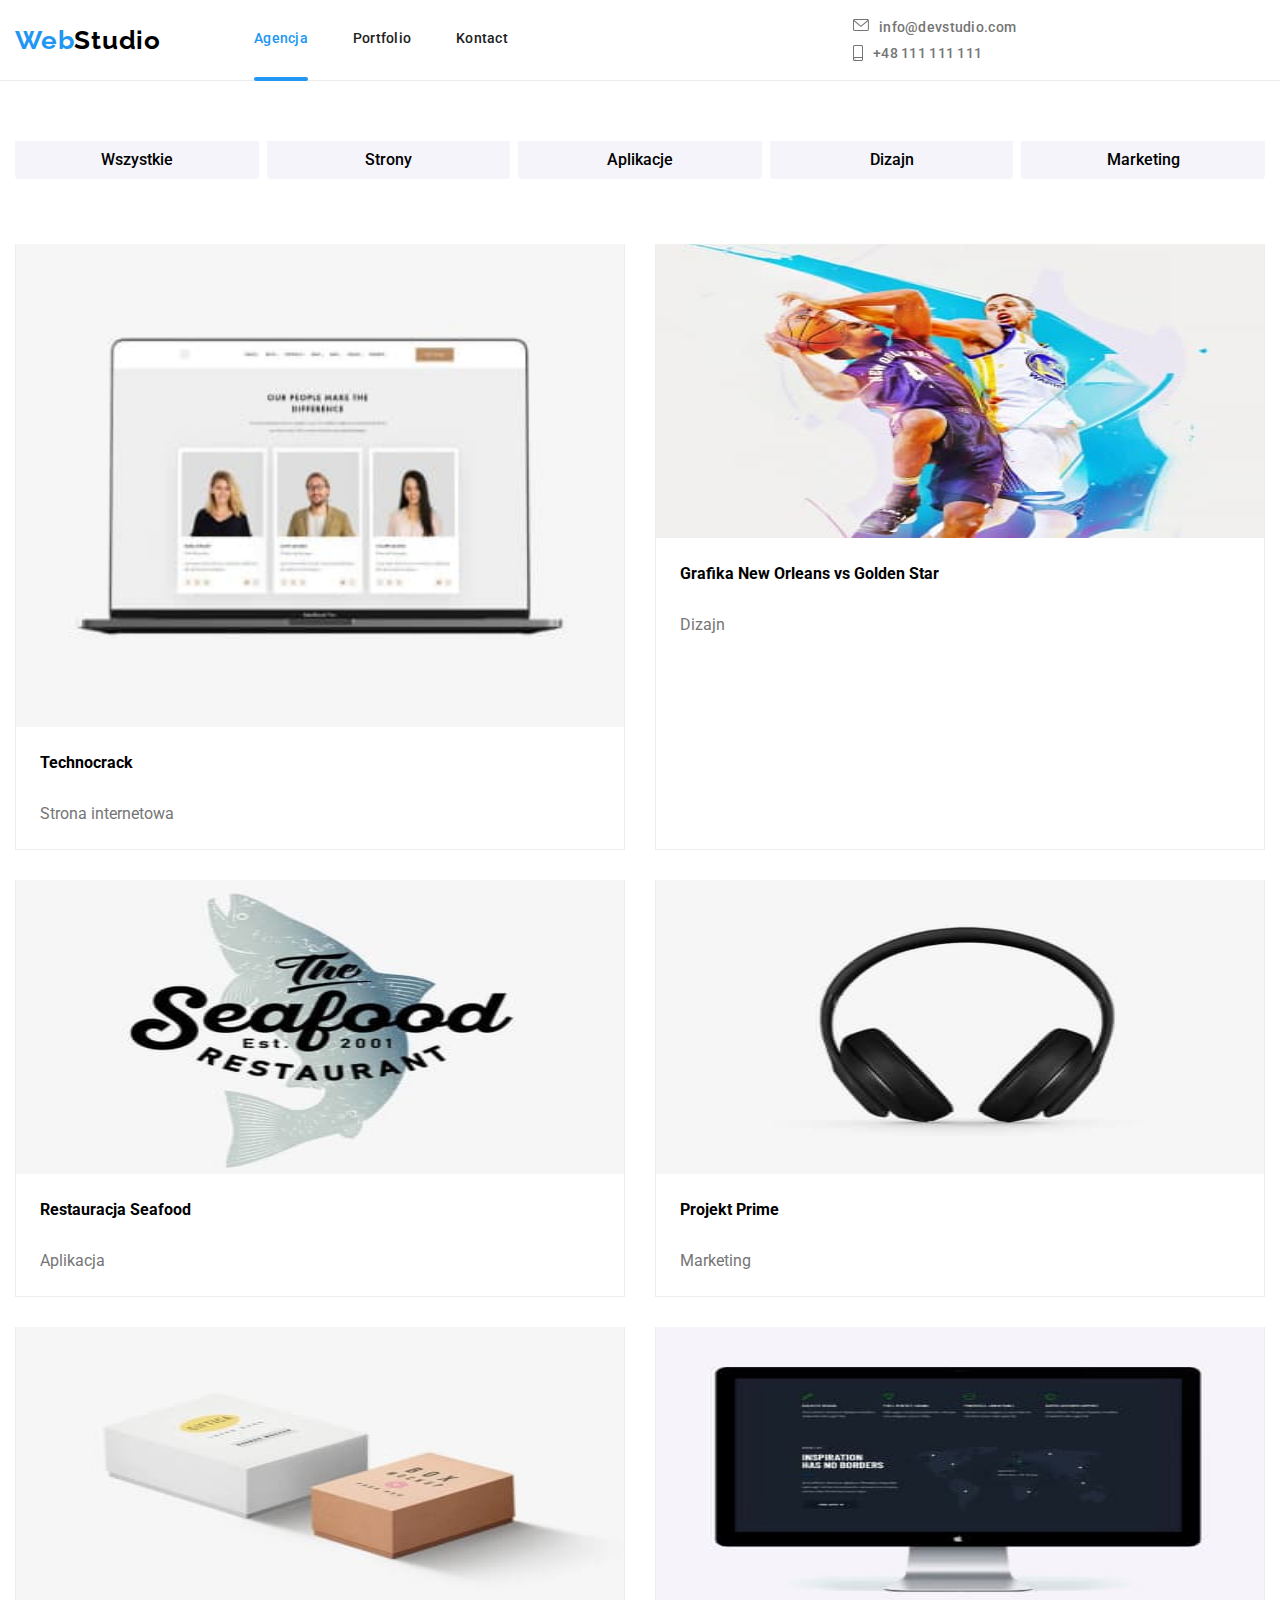
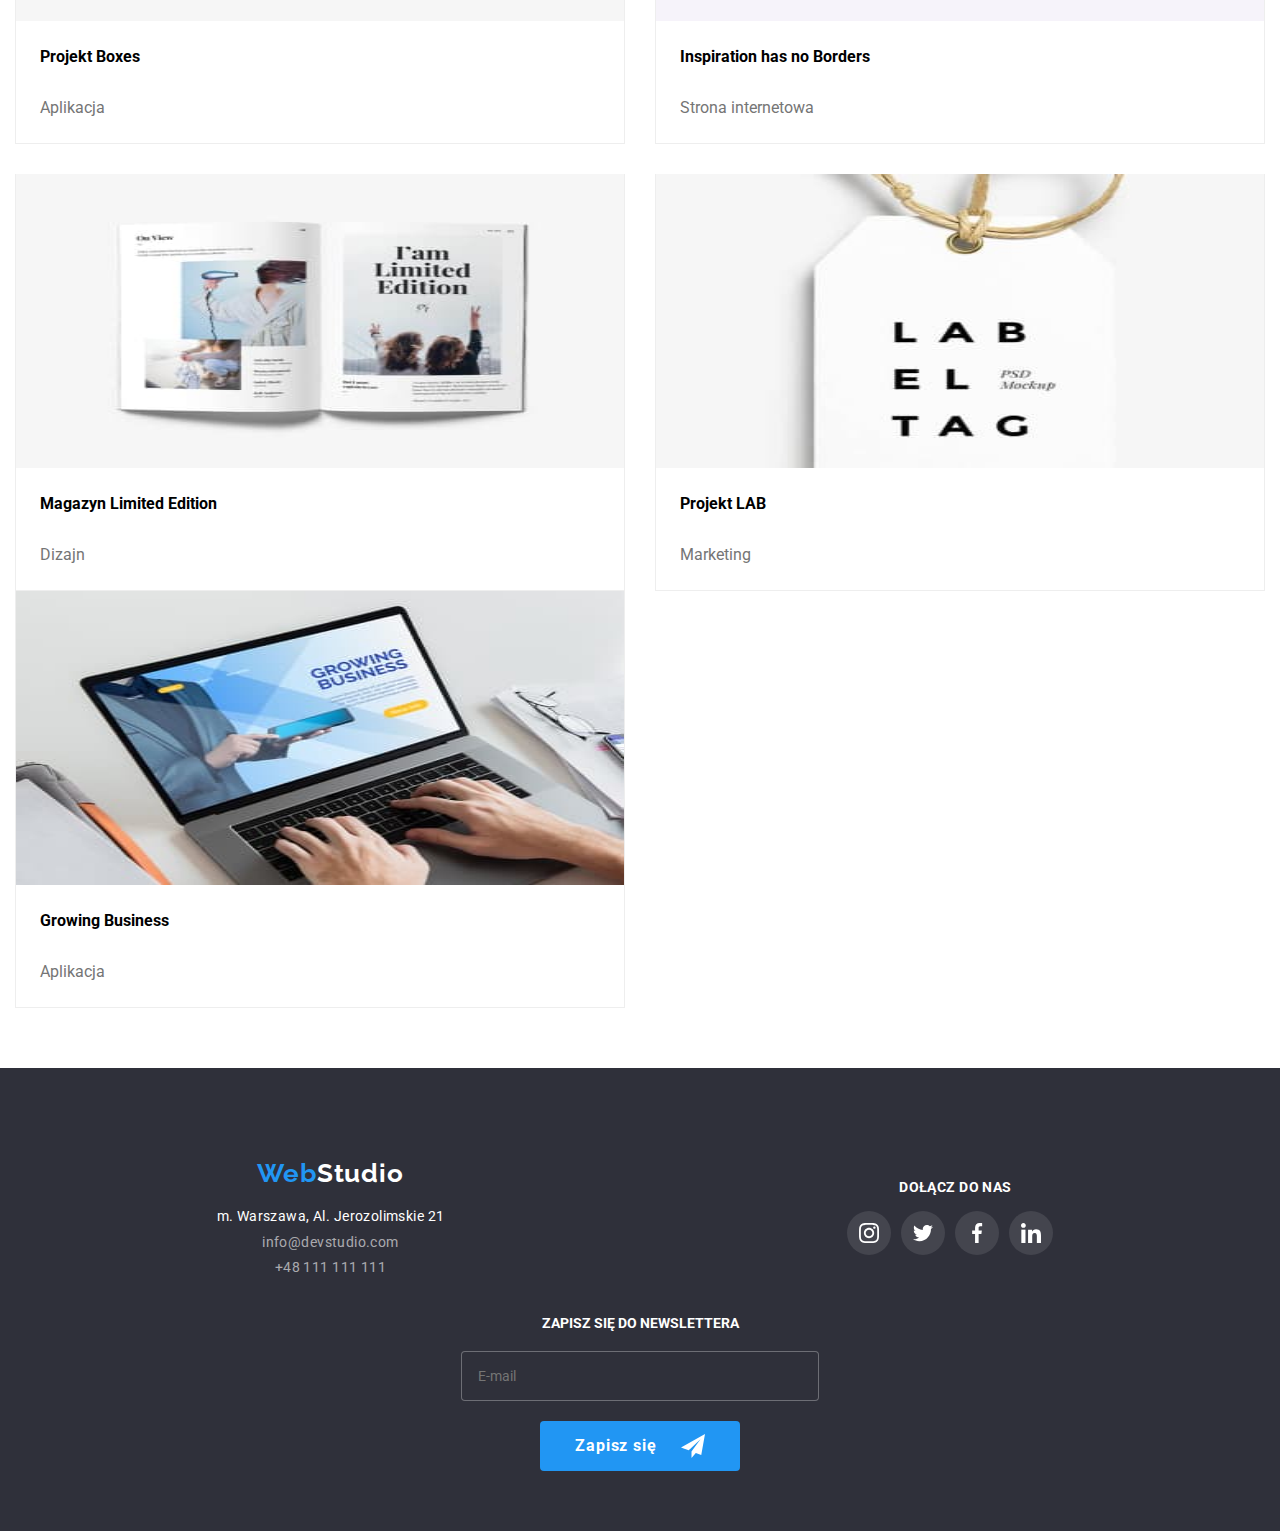
==== commit 6c957577: "cdcdcdcd" ====
--- a/portfolio.html
+++ b/portfolio.html
@@ -79,10 +79,9 @@
             <li>
               <figure class="cards__figure">
                 <img
-                  class="img"
+                  class="cards__img"
                   src="images/img5.jpg"
-                  width="370"
-                  height="294"
+                  sizes="(min-width: 1200px) 270px, (min-width: 768px) 354px, (min-width: 480px) 450px"
                   alt="Laptop with open internet page"
                 />
                 <div class="cards__overlay">
@@ -106,7 +105,7 @@
             <li>
               <figure class="cards__figure">
                 <img
-                  class="img"
+                  class="cards__img"
                   src="images/img6.jpg"
                   width="370"
                   height="294"
@@ -133,7 +132,7 @@
             <li>
               <figure class="cards__figure">
                 <img
-                  class="img"
+                  class="cards__img"
                   src="images/img7.jpg"
                   width="370"
                   height="294"
@@ -160,7 +159,7 @@
             <li>
               <figure class="cards__figure">
                 <img
-                  class="img"
+                  class="cards__img"
                   src="images/img8.jpg"
                   width="370"
                   height="294"
@@ -187,7 +186,7 @@
             <li>
               <figure class="cards__figure">
                 <img
-                  class="img"
+                  class="cards__img"
                   src="images/img9.jpg"
                   width="370"
                   height="294"
@@ -214,7 +213,7 @@
             <li>
               <figure class="cards__figure">
                 <img
-                  class="img"
+                  class="cards__img"
                   src="images/img10.jpg"
                   width="370"
                   height="294"
@@ -241,7 +240,7 @@
             <li>
               <figure class="cards__figure">
                 <img
-                  class="img"
+                  class="cards__img"
                   src="images/img11.jpg"
                   width="370"
                   height="294"
@@ -268,7 +267,7 @@
             <li>
               <figure class="cards__figure">
                 <img
-                  class="img"
+                  class="cards__img"
                   src="images/img12.jpg"
                   width="370"
                   height="294"
@@ -295,6 +294,7 @@
             <li>
               <figure class="cards__figure">
                 <img
+                class="cards__img"
                   src="images/img13.jpg"
                   width="370"
                   height="294"
@@ -323,75 +323,64 @@
       </section>
     </main>
     <footer class="footer1">
-      <div class="container footer2">
-        <div>
-          <a class="logo-link logo-link--color" href="./index.html"
-            >Web<span class="logo-link__title logo-link__title--color"
-              >Studio</span
-            ></a
-          >
-          <div class="footer-adress">
-            <ul class="footer-adres-list">
-              <li>m. Warszawa, Al. Jerozolimskie 21</li>
+    <div class="container footer2">
+      <div class="footer2 footer2__big">
+        <a class="logo-link logo-link--color" href="./index.html">Web<span
+            class="logo-link__title logo-link__title--color">Studio</span></a>
+        <div class="footer-adress">
+          <ul class="footer-adres-list">
+            <li>m. Warszawa, Al. Jerozolimskie 21</li>
 
-              <li>
-                <a class="mail1" href="mailto:info@devstudio.com"
-                  >info@devstudio.com</a
-                >
-              </li>
+            <li>
+              <a class="mail1" href="mailto:info@devstudio.com">info@devstudio.com</a>
+            </li>
 
-              <li>
-                <a class="phone1" href="tel:+48111111111">+48 111 111 111</a>
-              </li>
-            </ul>
-          </div>
-        </div>
-        <div class="footer-links">
-          <div>DOŁĄCZ DO NAS</div>
-          <div class="social-list">
-            <a class="social-list__link social-list__link--color" href="#"
-              ><svg class="social-list__icon" height="44" width="44">
-                <use href="./images/icons.svg#instagram"></use>
-              </svg>
-            </a>
-            <a class="social-list__link social-list__link--color" href="#"
-              ><svg class="social-list__icon" height="44" width="44">
-                <use href="./images/icons.svg#twitter"></use>
-              </svg>
-            </a>
-            <a class="social-list__link social-list__link--color" href="#"
-              ><svg class="social-list__icon" height="44" width="44">
-                <use href="./images/icons.svg#facebook"></use>
-              </svg>
-            </a>
-            <a class="social-list__link social-list__link--color" href="#"
-              ><svg class="social-list__icon" height="44" width="44">
-                <use href="./images/icons.svg#linkedin"></use>
-              </svg>
-            </a>
-          </div>
-        </div>
-        <div class="newsletter">
-          ZAPISZ SIĘ DO NEWSLETTERA
-          <form class="newsletter-form" action="javascript:void(0);">
-            <input
-              class="newsletter-form__input"
-              id="email"
-              name="email"
-              placeholder="E-mail"
-              required
-            />
-            <button class="newsletter-form__button" type="submit">
-              <span class="newsletter-form__button-text">Zapisz się</span
-              ><svg class="newsletter-form__send" height="24" width="24">
-                <use href="./images/icons.svg#send"></use>
-              </svg>
-            </button>
-          </form>
+            <li>
+              <a class="phone1" href="tel:+48111111111">+48 111 111 111</a>
+            </li>
+          </ul>
         </div>
       </div>
-    </footer>
-    <div class="mobile-menu js-menu-container is-open" id="mobile-menu">
+      <div class="footer-links">
+        <div>DOŁĄCZ DO NAS</div>
+        <div class="social-list">
+          <a class="social-list__link social-list__link--color" href="#"><svg class="social-list__icon" height="44"
+              width="44">
+              <use href="./images/icons.svg#instagram"></use>
+            </svg>
+          </a>
+          <a class="social-list__link social-list__link--color" href="#"><svg class="social-list__icon" height="44"
+              width="44">
+              <use href="./images/icons.svg#twitter"></use>
+            </svg>
+          </a>
+          <a class="social-list__link social-list__link--color" href="#"><svg class="social-list__icon" height="44"
+              width="44">
+              <use href="./images/icons.svg#facebook"></use>
+            </svg>
+          </a>
+          <a class="social-list__link social-list__link--color" href="#"><svg class="social-list__icon" height="44"
+              width="44">
+              <use href="./images/icons.svg#linkedin"></use>
+            </svg>
+          </a>
+        </div>
+      </div>
+    </div>
+      <div class="newsletter">
+        ZAPISZ SIĘ DO NEWSLETTERA
+        <form class="newsletter-form" action="javascript:void(0);">
+          <input class="newsletter-form__input" id="email" name="email" placeholder="E-mail" required />
+          <button class="newsletter-form__button" type="submit">
+            <span class="newsletter-form__button-text">Zapisz się</span><svg class="newsletter-form__send" height="24"
+              width="24">
+              <use href="./images/icons.svg#send"></use>
+            </svg>
+          </button>
+        </form>
+      </div>
+  </footer>
+    <div class="mobile-menu js-menu-container" id="mobile-menu">
     <button class="menu-toggle js-close-menu"><svg class="menu" height="16" width="24">
               <use href="./images/icons.svg#menu-close"></use>
             </svg>
--- a/css/main.min.css
+++ b/css/main.min.css
@@ -1 +1 @@
-body{color:#757575;background:var(--white);font-family:"Roboto","raleway",sans-serif;font-weight:400;margin:0}.container{max-width:480px;width:100%;margin:0 auto;padding:0 15px}@media screen and (min-width: 480px)and (max-width: 768px){.container{max-width:768px;width:100%;margin:0 auto;padding:0 15px}}@media screen and (min-width: 768px)and (max-width: 1200px){.container{max-width:1200px;width:100%;margin:0 auto;padding:0 15px}}@media screen and (min-width: 1200px){.container{max-width:1200px;width:100%;margin:0 auto;padding:0 15px}}.section{padding-bottom:94px;padding-top:94px}.img{display:block}ul{margin:0;padding:0}h1,h2,h3,h4{margin:0;padding:0}p{margin:0;padding:0}.adres-list{display:none}@media screen and (min-width: 768px){.adres-list{display:flex;justify-content:space-between;align-items:center;line-height:1.17;padding-left:0%;margin-left:345px;width:321px;list-style:none}.adres-list__mail{font-weight:500;font-size:14px;letter-spacing:.02em;text-decoration:none;color:#757575;display:flex;fill:#757575;transition-property:color,fill;transition-duration:250ms;transition-timing-function:cubic-bezier(0.4, 0, 0.2, 1)}.adres-list__mail:hover,.adres-list__mail:focus{color:var(--brand-color);text-decoration:none;fill:var(--color2, #2196f3)}.adres-list__phone{font-weight:500;font-size:14px;letter-spacing:.02em;text-decoration:none;color:#757575;display:flex;fill:#757575;transition-property:color,fill;transition-duration:250ms;transition-timing-function:cubic-bezier(0.4, 0, 0.2, 1)}.adres-list__phone:hover,.adres-list__phone:focus{color:var(--brand-color);text-decoration:none;fill:var(--color2, #2196f3)}.adres-list li:first-child{margin-right:30px}}.envelope{margin-right:10px}.smartphone{margin-right:10px}.button{background:var(--brand-color);cursor:pointer;font-weight:700;font-size:16px;line-height:1.87;text-align:center;letter-spacing:.06em;color:var(--white);border-radius:4px;border-style:none;height:50px;width:200px;margin-top:30px}.button--modal{margin-left:124px}.button__portfolio{font-weight:500;font-family:"Roboto";border-style:none;background:#f5f4fa;line-height:1.62;border-radius:0px 0px 4px 4px;padding:6px 22px 6px 22px;transition-property:color,background-color,box-shadow,border-radius;transition-duration:250ms;transition-timing-function:cubic-bezier(0.4, 0, 0.2, 1)}.button__portfolio:active{background:var(--brand-color)}.button__portfolio:hover,.button__portfolio:focus{color:var(--white);background-color:var(--brand-color);box-shadow:0px 1px 3px rgba(0,0,0,.12),0px 1px 1px rgba(0,0,0,.14),0px 2px 1px rgba(0,0,0,.2);border-radius:0px 0px 4px 4px}.section-buttons{list-style:none;text-align:center;display:flex;justify-content:center;padding-left:0%;padding-bottom:50px}.section-buttons li:nth-child(1n+2){margin-left:8px}.cards{list-style:none;display:flex;flex-wrap:wrap;justify-content:space-between;padding-left:0px}.cards li:nth-child(-n+6){margin-bottom:30px}.cards li{transition-property:box-shadow,border-radius;transition-duration:250ms;transition-timing-function:cubic-bezier(0.4, 0, 0.2, 1)}.cards li:hover,.cards li:focus{box-shadow:0px 1px 3px rgba(0,0,0,.12),0px 1px 1px rgba(0,0,0,.14),0px 2px 1px rgba(0,0,0,.2);border-radius:0px 0px 4px 4px}.cards__figure{background:#fff;margin-inline-start:0px;margin-inline-end:0px;margin-top:0px;margin-bottom:0px;overflow:hidden;position:relative;z-index:1001}.cards__figcaption{background:#fff;border-bottom:1px solid #eee;border-left:1px solid #eee;border-right:1px solid #eee;padding-top:20px;z-index:1002;position:relative}.cards__figcaption--head{font-family:"Roboto";font-weight:700;color:var(--black);line-height:2;margin-left:24px}.cards__figcaption--text{line-height:1.87;margin-left:24px;margin-bottom:20px}.cards__overlay{position:absolute;top:0;left:0;width:100%;height:100%;background-color:var(--brand-color);opacity:90%;transform:translatey(100%);transition-duration:250ms;transition-property:transform;transition-timing-function:cubic-bezier(0.4, 0, 0.2, 1)}.cards__overlay p{font-size:18px;line-height:1.55;letter-spacing:.03em;color:#fff;padding:49px 24px 49px 24px}.cards__figure:hover .cards__overlay,.cards__figure:focus .cards__overlay{transform:translatey(0)}.figcaption1{font-family:"Roboto";font-weight:700;color:var(--black)}.portfolio-section{display:flex}.clients{display:flex;flex-basis:auto;list-style:none;flex-wrap:wrap}.clients__client-icon{width:170px;height:92px;border:1px solid #afb1b8;border-radius:4%;cursor:pointer;display:flex;justify-content:center;fill:#afb1b8;transition-property:fill,border,background-color;transition-duration:250ms;transition-timing-function:cubic-bezier(0.4, 0, 0.2, 1)}.clients__client-icon:hover,.clients__client-icon:focus{fill:#2196f3;border:1px solid #2196f3}.clients>li{flex:0 0 50%;min-width:50%;padding:15px;width:100%}@media screen and (min-width: 768px){.clients{display:flex;flex-basis:auto}}@media screen and (min-width: 1200px){.clients{display:flex;flex-direction:row;justify-content:space-around}}.description{list-style:none;text-align:left;line-height:1.71;display:flex;flex-wrap:wrap;width:100%;padding-left:0%;margin-top:0px;margin-bottom:94px}.description__headline{font-weight:700;line-height:1.17;text-align:center;color:var(--black);margin-bottom:10px}.description__svg{display:flex;flex-direction:column;align-items:center;background-color:#f5f4fa;margin-bottom:30px}.description li{flex:0 0 100%;max-width:100%;text-decoration:none;margin-bottom:30px}@media screen and (min-width: 768px){.description{list-style:none;text-align:left;line-height:1.71;display:flex;flex-wrap:wrap;width:100%;padding-left:0%;margin-top:0px;margin-bottom:94px}.description__headline{font-weight:700;line-height:1.17;color:var(--black);margin-bottom:10px}.description li{flex:0 0 50%;max-width:50%;text-decoration:none}}@media screen and (min-width: 1200px){.description{list-style:none;text-align:left;line-height:1.71;display:flex;flex-wrap:wrap;width:100%;padding-left:0%;margin-top:0px;margin-bottom:94px}.description__headline{font-weight:700;line-height:1.17;color:var(--black);margin-bottom:10px}.description li{flex:0 0 25%;max-width:25%;text-decoration:none}.description li:nth-child(2n+0){margin-left:30px}}@media screen and (min-width: 1200px){.description{list-style:none;text-align:left;line-height:1.71;display:flex;flex-wrap:nowrap;padding-left:0%;margin-top:0px;margin-bottom:94px}.description__headline{font-weight:700;line-height:1.17;color:var(--black);margin-bottom:10px}.description li{flex:0 0 25%;max-width:25%;text-decoration:none}.description li:nth-child(1n+2){margin-left:30px}}.logo-link{font-family:"Raleway";font-weight:700;font-size:26px;line-height:1.17;letter-spacing:.03em;color:var(--black);text-decoration:none;transition-property:color;transition-duration:250ms;transition-timing-function:cubic-bezier(0.4, 0, 0.2, 1)}.logo-link__title{color:var(--brand-color)}.logo-link__title--color{color:var(--white)}.logo-link:hover,.logo-link:focus{color:var(--brand-color)}.logo-link--color{color:var(--brand-color)}.logo-link--color:hover,.logo-link--color:focus{color:var(--white)}.modal-form{display:flex;flex-direction:column;width:448px;margin:auto;font-size:20px;font-weight:700;color:#000;position:relative}.modal-form__title{text-align:center;margin-top:40px;margin-bottom:12px}.modal-form__label:focus-within svg{fill:var(--brand-color)}.modal-form__label{font-size:12px;font-weight:400}.modal-form__input{height:40px;width:448px;margin-top:4px;margin-bottom:10px;padding-left:42px;border:1px solid #afb1b8;border-radius:4px;transition-property:fill,border;transition-duration:250ms;transition-timing-function:cubic-bezier(0.4, 0, 0.2, 1)}.modal-form__input:focus,.modal-form__input:hover{border:1px solid #2196f3;fill:var(--brand-color);outline:none}.name{position:absolute;top:107px;left:15px}.telefon{position:absolute;top:174.26px;left:14.27px}.modal-email{position:absolute;top:243px;left:13.5px}.input1:checked+.label2::before{background-color:var(--brand-color);background-image:url(../images/vector.svg);background-position:50% 50%;border:none;background-repeat:no-repeat}.visually-hidden{position:absolute;clip:rect(1px, 1px, 1px, 1px);clip:rect(1px 1px 1px 1px);padding:0;border:0;height:1px;width:1px;overflow:hidden}.label2{display:flex;font-size:14px;font-weight:400;color:#757575;margin-top:20px;margin-left:15px;cursor:pointer}.label2::before{display:inline-block;content:"";width:16px;height:16px;border:1px solid #000;border-radius:4px;margin-right:8px;transition-property:background-color,border;transition-duration:250ms;transition-timing-function:cubic-bezier(0.4, 0, 0.2, 1)}.textarea{margin-top:4px;font-size:12px;height:120px;resize:none;padding-top:1rem;padding-left:1rem;border:1px solid #afb1b8;border-radius:4px;transition-property:border;transition-duration:250ms;transition-timing-function:cubic-bezier(0.4, 0, 0.2, 1)}.textarea:focus,.textarea:hover{border:1px solid #2196f3;outline:none}.backdrop{position:fixed;top:0;left:0;width:100%;height:100%;background-color:#e5e5e5;background:rgba(0,0,0,.2);transition:250ms cubic-bezier(0.19, 1, 0.22, 1);transition-property:scale,opacity,transform}.is-hidden{opacity:0;visibility:hidden;pointer-events:none}.close-btn{position:absolute;background-color:#fff;cursor:pointer;top:8px;right:8px;border:1px solid rgba(0,0,0,.1);border-radius:50%}.close-btn,.x{width:30px;height:30px;position:absolute;left:490px;top:8px;background-color:#fff;border:1px solid rgba(0,0,0,.1);border-radius:50%;font-size:15px;display:block;justify-items:center}.modal{position:absolute;width:528px;min-height:581px;left:50%;top:50%;background:#fff;box-shadow:0px 1px 3px rgba(0,0,0,.12),0px 1px 1px rgba(0,0,0,.14),0px 2px 1px rgba(0,0,0,.2);border-radius:4px;transition-property:transform,scale,opacity;transform:translate(-50%, -50%)}.is-hidden .modal{transform:translate(-50%);transition:250ms cubic-bezier(0.19, 1, 0.22, 1)}.navigation{display:none}@media screen and (min-width: 768px){.navigation{display:flex;margin-left:93px}.navigation__list{font-weight:500;font-size:14px;line-height:1.17;letter-spacing:.02em;list-style:none;color:var(--shadow2);text-decoration:none;display:flex;justify-content:space-between;padding-left:0;width:254px;transition:color}.navigation__link{text-decoration:none;color:var(--shadow2);transition-property:color;transition-duration:250ms;transition-timing-function:cubic-bezier(0.4, 0, 0.2, 1)}.navigation__link:hover::after,.navigation__link:focus::after{content:"";display:block;position:relative;border-top:4px solid var(--brand-color);border-radius:2px;top:31px}.navigation__link:hover,.navigation__link:focus{color:var(--brand-color);text-decoration:none}.navigation__link--active{text-decoration:none;color:var(--brand-color)}.navigation__link--active::after{content:"";display:block;position:relative;border-top:4px solid var(--brand-color);border-radius:2px;top:31px}}.newsletter{display:flex;flex-direction:column;font-size:14px;font-weight:700;color:var(--white);margin-left:70px;margin-top:13px}.newsletter-form{height:50px;display:flex;padding-top:20px}.newsletter-form__input{width:358px;height:50px;padding-left:16px;background-color:#2f303a;border:1px solid rgba(255,255,255,.3);border-radius:4px;transition-property:border;transition-duration:250ms;transition-timing-function:cubic-bezier(0.4, 0, 0.2, 1)}.newsletter-form__input:focus,.newsletter-form__input:hover{border:1px solid var(--brand-color);outline:none}.newsletter-form__button{background:var(--brand-color);cursor:pointer;display:flex;justify-content:center;align-items:center;font-weight:700;font-size:16px;line-height:1.87;text-align:center;letter-spacing:.06em;color:var(--white);border-radius:4px;border-style:none;height:50px;width:200px;margin-left:12px}.newsletter-form__send{fill:#fff;margin-left:24px}.newsletter{display:flex;flex-direction:column;align-items:center;margin-left:0%}.newsletter-form{flex-direction:column;align-items:center;justify-content:space-between;height:auto}.newsletter-form__button{margin-left:0%;margin-top:20px}.product{list-style:none;display:flex;justify-content:space-between;padding-left:0%;margin-top:50px}.product li{text-decoration:none;position:relative}.product__box-overlay{width:370px;height:70px;background:rgba(47,48,58,.8);position:absolute;bottom:1%;font-weight:700;font-size:14px;line-height:1.14;justify-content:center;align-items:center;letter-spacing:.03em;text-transform:uppercase;color:#fff;display:flex}.products{display:none}@media screen and (min-width: 768px){.products{display:block}}.social-list{display:flex;justify-content:center;text-decoration:none;padding-top:16px;padding-bottom:18px}.social-list__link{width:44px;height:44px;display:flex;justify-content:center;align-items:center;border-radius:50%;background-color:#fff;fill:#afb1b8;margin-right:10px;transition-property:fill,background-color,color;transition-duration:250ms;transition-timing-function:cubic-bezier(0.4, 0, 0.2, 1)}.social-list__link:hover,.social-list__link:focus{background-color:#2196f3;fill:#fff}.social-list__link--color{background-color:rgba(255,255,255,.1);fill:#fff}.social-list__icon{width:20px;height:20px;display:flex;color:currentColor;justify-content:center;align-items:center}.team{display:flex;flex-basis:auto;list-style:none;flex-wrap:wrap}.team__section{background:#f5f4fa}.team>li{flex:0 0 100%;min-width:100%;width:100%;text-decoration:none;margin-bottom:30px;background-color:var(--white);box-shadow:0px 1px 3px rgba(0,0,0,.12),0px 1px 1px rgba(0,0,0,.14),0px 2px 1px rgba(0,0,0,.2);border-radius:0px 0px 4px 4px}.team__figure{margin:0 0 0 0;margin-bottom:30px}.team__figure--img{margin-bottom:30px;width:100%}.team__figcaption{display:flex;flex-direction:column;align-items:center;font-weight:500;color:var(--black);line-height:1.17}.team__figcaption--p{font-weight:400;margin-top:10px;color:var(--p)}@media screen and (min-width: 768px){.team{display:flex;flex-direction:row;flex-wrap:wrap}}@media screen and (min-width: 1200px){.team{display:flex;flex-direction:row;flex-wrap:wrap}}.mobile-menu{display:flex;flex-direction:column;justify-content:space-between;position:fixed;top:0;left:0;width:100vw;height:100vh;padding:48px 40px;background-color:var(--white);z-index:1001;transform:translateX(100%);transition:250ms cubic-bezier(0.4, 0, 0.2, 1)}.mobile-menu.is-open{transform:translateX(0)}.mobile-menu__list{flex-grow:1;list-style:none}.mobile-menu__list--margin-bottom{margin-bottom:64px}.mobile-menu__item--margin-bottom:not(:last-child){margin-bottom:32px}.mobile-menu__link{font-family:"roboto";font-weight:500;font-size:40px;line-height:1.175;letter-spacing:.02em;color:var(--shadow);text-decoration:none;transition:color transform}.mobile-menu__link:hover,.mobile-menu__link:active,.mobile-menu__link:focus{color:var(--brand-color)}.mobile-menu__link--phone{font-size:34px;line-height:1.18;color:var(--brand-color)}.mobile-menu__link--email{font-size:24px;line-height:1.17;color:var(--shadow2)}.mobile-menu__link--current-page{color:var(--brand-color)}.mobile-menu__btn-close{position:absolute;top:10px;right:15px;display:flex;flex-direction:column;justify-content:center;align-items:center;border:none;background-color:rgba(0,0,0,0);width:40px;height:40px;color:var(--brand-color);transition:color transform}.mobile-menu__btn-close:hover,.mobile-menu__btn-close:active,.mobile-menu__btn-close:focus{color:var(--brand-color)}.mobile-menu__icon{width:19px;height:19px;fill:currentColor}.mobile-menu__contact{flex-grow:0}.mobile-menu__social-list{display:flex;flex-wrap:wrap;flex-direction:row;list-style-type:none}.mobile-menu__social-link{display:flex;align-items:center;font-family:"roboto";font-style:normal;font-weight:500;font-size:18px;line-height:1.22;letter-spacing:.02em;text-transform:capitalize;color:var(--brand-color)}.mobile-menu__social-icon{height:22px;width:1px;margin:0 10px}@media screen and (min-width: 768px){.mobile-menu{display:none}}.footer1{background:var(--shadow);display:flex;flex-direction:column;justify-content:center;padding-top:60px;padding-bottom:60px}.footer-adress{margin-top:20px;font-size:14px;line-height:1.71;letter-spacing:.03em;color:var(--white);display:flex}.footer-links{display:flex;flex-direction:column;margin-left:70px;font-family:"Roboto";font-style:normal;font-weight:700;font-size:14px;line-height:16px;letter-spacing:.03em;color:var(--white);margin-top:13px}.footer2{display:flex}.footer-adres-list{list-style:none;line-height:1.17;display:flex;flex-direction:column;justify-content:space-around;padding-left:0%}.footer-adres-list li{margin-bottom:9px}.mail1{text-decoration:none;color:rgba(255,255,255,.6);transition-property:fill,color;transition-duration:250ms;transition-timing-function:cubic-bezier(0.4, 0, 0.2, 1)}.mail1:hover,.mail1:focus{color:var(--brand-color);text-decoration:none}.phone1{text-decoration:none;color:rgba(255,255,255,.6);transition-property:color,fill;transition-duration:250ms;transition-timing-function:cubic-bezier(0.4, 0, 0.2, 1)}.phone1:hover,.phone1:focus{color:var(--brand-color);text-decoration:none}.footer2{display:flex;flex-direction:column;align-items:center;justify-content:space-between}.footer-adres-list{align-items:center;justify-content:space-between}.footer-links{margin-left:0;align-items:center;margin-top:60px;margin-bottom:60px}.section1{min-height:400px;display:flex;max-width:100%;flex-direction:column;align-items:center;justify-content:center;background-image:linear-gradient(rgba(98, 100, 110, 0.4), rgba(98, 100, 110, 0.4)),url("../images/Background480x400.jpg");background-repeat:no-repeat;background-size:cover}@media screen and (min-width: 768px){.section1{min-height:400px;max-width:100%;background-image:linear-gradient(rgba(98, 100, 110, 0.4), rgba(98, 100, 110, 0.4)),url("../images/Background768x400.jpg")}}@media screen and (min-width: 1200px){.section1{height:600px;max-width:100%;background-image:linear-gradient(rgba(98, 100, 110, 0.4), rgba(98, 100, 110, 0.4)),url("../images/Background1600x600.jpg")}}.headline1{font-weight:900;font-size:44px;line-height:1.36;text-align:center;letter-spacing:.06em;text-transform:uppercase;color:var(--white);margin:0}.headline2{color:var(--black);text-align:center;font-weight:700;font-size:36px;line-height:1.17;margin-bottom:50px}.section>.section1{max-width:480px;width:100%;margin:0 auto;padding:0 15px}@media screen and (min-width: 480px)and (max-width: 768px){.section>.section1{max-width:768px;width:100%;margin:0 auto;padding:0 15px}}@media screen and (min-width: 768px)and (max-width: 1200px){.section>.section1{max-width:1600px;width:100%;margin:0 auto;padding:0 15px}}@media screen and (min-width: 1200px){.section>.section1{max-width:1600px;width:100%;margin:0 auto;padding:0 15px}}.header>.container{height:80px;display:flex;align-items:center}.header{background:var(--white);border-bottom:1px solid #ececec}.menu-toggle{position:absolute;right:23px;top:30px;border:none;background:none}@media screen and (min-width: 768px){.menu-toggle{display:none}}.menu{fill:#000}.menu:hover,.menu:focus{fill:var(--brand-color)}@media screen and (min-width: 768px){.hamburger{display:none}}:root{--white: #fff;--brand-color: #2196f3;--black: #000;--shadow: #2f303a;--shadow2: #212121}/*# sourceMappingURL=main.min.css.map */+body{color:#757575;background:var(--white);font-family:"Roboto","raleway",sans-serif;font-weight:400;margin:0}.container{width:100%;margin:0 auto;padding:0 15px}@media screen and (min-width: 768px){.container{width:100%;margin:0 auto;padding:0 15px}}@media screen and (min-width: 1200px){.container{width:100%;margin:0 auto;padding:0 15px}}.section{padding-bottom:60px;padding-top:60px}@media screen and (min-width: 768px){.section{padding-bottom:60px;padding-top:60px}}ul{margin:0;padding:0}h1,h2,h3,h4{margin:0;padding:0}p{margin:0;padding:0}.adres-list{display:none}@media screen and (min-width: 768px){.adres-list{display:flex;flex-wrap:wrap;margin-left:93px;line-height:1.17;padding-left:0%;width:321px;list-style:none}.adres-list__mail{font-weight:500;font-size:14px;letter-spacing:.02em;text-decoration:none;padding-bottom:5px;color:#757575;display:flex;fill:#757575;transition-property:color,fill;transition-duration:250ms;transition-timing-function:cubic-bezier(0.4, 0, 0.2, 1)}.adres-list__mail:hover,.adres-list__mail:focus{color:var(--brand-color);text-decoration:none;fill:var(--color2, #2196f3)}.adres-list__phone{font-weight:500;font-size:14px;letter-spacing:.02em;text-decoration:none;padding-top:5px;color:#757575;display:flex;fill:#757575;transition-property:color,fill;transition-duration:250ms;transition-timing-function:cubic-bezier(0.4, 0, 0.2, 1)}.adres-list__phone:hover,.adres-list__phone:focus{color:var(--brand-color);text-decoration:none;fill:var(--color2, #2196f3)}}@media screen and (min-width: 1200px){.adres-list{margin-left:345px;display:flex;justify-content:space-between;align-items:center;line-height:1.17;padding-left:0%;width:321px;list-style:none}.adres-list li:first-child{margin-right:30px}}.envelope{margin-right:10px}.smartphone{margin-right:10px}.button{background:var(--brand-color);cursor:pointer;font-weight:700;font-size:16px;line-height:1.87;text-align:center;letter-spacing:.06em;color:var(--white);border-radius:4px;border-style:none;height:50px;width:200px;margin-top:30px}.button--modal{margin-left:124px}.button__portfolio{width:100%;font-weight:500;font-family:"Roboto";border-style:none;background:#f5f4fa;line-height:1.62;border-radius:0px 0px 4px 4px;padding:6px 22px 6px 22px;transition-property:color,background-color,box-shadow,border-radius;transition-duration:250ms;transition-timing-function:cubic-bezier(0.4, 0, 0.2, 1)}.button__portfolio:active{background:var(--brand-color)}.button__portfolio:hover,.button__portfolio:focus{color:var(--white);background-color:var(--brand-color);box-shadow:0px 1px 3px rgba(0,0,0,.12),0px 1px 1px rgba(0,0,0,.14),0px 2px 1px rgba(0,0,0,.2);border-radius:0px 0px 4px 4px}.section-buttons{list-style:none;text-align:center;display:flex;flex-wrap:wrap;padding-left:0%;padding-bottom:50px}.section-buttons li{flex-basis:calc((100% - 30px)/3)}.section-buttons li:nth-child(1n+2){margin-left:8px;margin-bottom:15px}.section-buttons li:nth-child(4){margin-left:0px}@media screen and (min-width: 768px){.section-buttons{list-style:none;text-align:center;display:flex;flex-wrap:nowrap;justify-content:center;padding-left:0%;padding-bottom:50px}.section-buttons li:nth-child(1n+2){margin-left:8px}}.cards{list-style:none;display:flex;flex-wrap:wrap;justify-content:space-between;width:100%;padding-left:0px}.cards li:nth-child(-n+6){margin-bottom:30px}.cards__img{display:block;min-width:100%}.cards li{width:100%;border-bottom:1px solid #eee;border-left:1px solid #eee;border-right:1px solid #eee;transition-property:box-shadow,border-radius;transition-duration:250ms;transition-timing-function:cubic-bezier(0.4, 0, 0.2, 1)}.cards li:hover,.cards li:focus{box-shadow:0px 1px 3px rgba(0,0,0,.12),0px 1px 1px rgba(0,0,0,.14),0px 2px 1px rgba(0,0,0,.2);border-radius:0px 0px 4px 4px}.cards__figure{width:100%;background:#fff;margin-inline-start:0px;margin-inline-end:0px;margin-top:0px;margin-bottom:0px;overflow:hidden;position:relative;z-index:1001}.cards__figcaption{background:#fff;padding-top:20px;z-index:1002;position:relative}.cards__figcaption--head{font-family:"Roboto";font-weight:700;color:var(--black);line-height:2;margin-left:24px}.cards__figcaption--text{line-height:1.87;margin-left:24px;padding-bottom:20px}.cards__overlay{position:absolute;top:0;left:0;width:100%;height:100%;background-color:var(--brand-color);opacity:90%;transform:translatey(100%);transition-duration:250ms;transition-property:transform;transition-timing-function:cubic-bezier(0.4, 0, 0.2, 1)}.cards__overlay p{font-size:18px;line-height:1.55;letter-spacing:.03em;color:#fff;padding:49px 24px 49px 24px}.cards__figure:hover .cards__overlay,.cards__figure:focus .cards__overlay{transform:translatey(0)}.figcaption1{font-family:"Roboto";font-weight:700;color:var(--black)}.portfolio-section{display:flex}@media screen and (min-width: 768px){.cards li{width:100%;flex-basis:calc((100% - 30px)/2)}.cards__img{width:100%}}.clients{display:flex;flex-basis:auto;list-style:none;flex-wrap:wrap;justify-content:space-between;width:100%}.clients__client-icon{width:100%;height:92px;border:1px solid #afb1b8;border-radius:4%;cursor:pointer;display:flex;justify-content:center;fill:#afb1b8;transition-property:fill,border,background-color;transition-duration:250ms;transition-timing-function:cubic-bezier(0.4, 0, 0.2, 1)}.clients__client-icon:hover,.clients__client-icon:focus{fill:#2196f3;border:1px solid #2196f3}.clients>li{flex-basis:calc((100% - 30px)/2);margin-bottom:30px}@media screen and (min-width: 768px){.clients{display:flex;width:100%}.clients>li{flex-basis:calc((100% - 30px)/3)}}@media screen and (min-width: 1200px){.clients{display:flex;flex-direction:row;justify-content:space-around}}.description{list-style:none;text-align:left;line-height:1.71;display:flex;flex-wrap:wrap;width:100%;padding-left:0%;margin-top:0px}.description__headline{font-weight:700;line-height:1.17;text-align:center;color:var(--black);margin-bottom:10px}.description__svg{display:flex;flex-direction:column;align-items:center;background-color:#f5f4fa;margin-bottom:30px}.description li{flex:0 0 100%;max-width:100%;text-decoration:none;margin-bottom:30px}.description li:last-child{margin-bottom:0px}@media screen and (min-width: 768px){.description{list-style:none;text-align:left;line-height:1.71;display:flex;flex-wrap:wrap;width:100%;padding-left:0%;margin-top:0px}.description__headline{font-weight:700;line-height:1.17;color:var(--black);margin-bottom:10px}.description li{flex:0 0 50%;max-width:50%;text-decoration:none;padding:15px}}@media screen and (min-width: 1200px){.description{list-style:none;text-align:left;line-height:1.71;display:flex;flex-wrap:wrap;width:100%;padding-left:0%;margin-top:0px}.description__headline{font-weight:700;line-height:1.17;color:var(--black);margin-bottom:10px}.description li{flex:0 0 25%;max-width:25%;text-decoration:none}.description li:nth-child(2n+0){margin-left:30px}}@media screen and (min-width: 1200px){.description{list-style:none;text-align:left;line-height:1.71;display:flex;flex-wrap:nowrap;padding-left:0%;margin-top:0px;margin-bottom:94px}.description__headline{font-weight:700;line-height:1.17;color:var(--black);margin-bottom:10px}.description li{flex:0 0 25%;max-width:25%;text-decoration:none}.description li:nth-child(1n+2){margin-left:30px}}.logo-link{font-family:"Raleway";font-weight:700;font-size:26px;line-height:1.17;letter-spacing:.03em;color:var(--black);text-decoration:none;transition-property:color;transition-duration:250ms;transition-timing-function:cubic-bezier(0.4, 0, 0.2, 1)}.logo-link__title{color:var(--brand-color)}.logo-link__title--color{color:var(--white)}.logo-link:hover,.logo-link:focus{color:var(--brand-color)}.logo-link--color{color:var(--brand-color)}.logo-link--color:hover,.logo-link--color:focus{color:var(--white)}.modal-form{display:flex;flex-direction:column;width:448px;margin:auto;font-size:20px;font-weight:700;color:#000;position:relative}.modal-form__title{text-align:center;margin-top:40px;margin-bottom:12px}.modal-form__label:focus-within svg{fill:var(--brand-color)}.modal-form__label{font-size:12px;font-weight:400}.modal-form__input{height:40px;width:448px;margin-top:4px;margin-bottom:10px;padding-left:42px;border:1px solid #afb1b8;border-radius:4px;transition-property:fill,border;transition-duration:250ms;transition-timing-function:cubic-bezier(0.4, 0, 0.2, 1)}.modal-form__input:focus,.modal-form__input:hover{border:1px solid #2196f3;fill:var(--brand-color);outline:none}.name{position:absolute;top:107px;left:15px}.telefon{position:absolute;top:174.26px;left:14.27px}.modal-email{position:absolute;top:243px;left:13.5px}.input1:checked+.label2::before{background-color:var(--brand-color);background-image:url(../images/vector.svg);background-position:50% 50%;border:none;background-repeat:no-repeat}.visually-hidden{position:absolute;clip:rect(1px, 1px, 1px, 1px);clip:rect(1px 1px 1px 1px);padding:0;border:0;height:1px;width:1px;overflow:hidden}.label2{display:flex;font-size:14px;font-weight:400;color:#757575;margin-top:20px;margin-left:15px;cursor:pointer}.label2::before{display:inline-block;content:"";width:16px;height:16px;border:1px solid #000;border-radius:4px;margin-right:8px;transition-property:background-color,border;transition-duration:250ms;transition-timing-function:cubic-bezier(0.4, 0, 0.2, 1)}.textarea{margin-top:4px;font-size:12px;height:120px;resize:none;padding-top:1rem;padding-left:1rem;border:1px solid #afb1b8;border-radius:4px;transition-property:border;transition-duration:250ms;transition-timing-function:cubic-bezier(0.4, 0, 0.2, 1)}.textarea:focus,.textarea:hover{border:1px solid #2196f3;outline:none}.backdrop{position:fixed;top:0;left:0;width:100%;height:100%;background-color:#e5e5e5;background:rgba(0,0,0,.2);transition:250ms cubic-bezier(0.19, 1, 0.22, 1);transition-property:scale,opacity,transform}.is-hidden{opacity:0;visibility:hidden;pointer-events:none}.close-btn{position:absolute;background-color:#fff;cursor:pointer;top:8px;right:8px;border:1px solid rgba(0,0,0,.1);border-radius:50%}.close-btn,.x{width:30px;height:30px;position:absolute;left:490px;top:8px;background-color:#fff;border:1px solid rgba(0,0,0,.1);border-radius:50%;font-size:15px;display:block;justify-items:center}.modal{position:absolute;width:528px;min-height:581px;left:50%;top:50%;background:#fff;box-shadow:0px 1px 3px rgba(0,0,0,.12),0px 1px 1px rgba(0,0,0,.14),0px 2px 1px rgba(0,0,0,.2);border-radius:4px;transition-property:transform,scale,opacity;transform:translate(-50%, -50%)}.is-hidden .modal{transform:translate(-50%);transition:250ms cubic-bezier(0.19, 1, 0.22, 1)}.navigation{display:none}@media screen and (min-width: 768px){.navigation{display:flex;margin-left:83px}.navigation__list{font-weight:500;font-size:14px;line-height:1.17;letter-spacing:.02em;list-style:none;color:var(--shadow2);text-decoration:none;display:flex;justify-content:space-between;padding-left:0;width:254px;transition:color}.navigation__link{text-decoration:none;color:var(--shadow2);transition-property:color;transition-duration:250ms;transition-timing-function:cubic-bezier(0.4, 0, 0.2, 1)}.navigation__link:hover::after,.navigation__link:focus::after{content:"";display:block;position:relative;border-top:4px solid var(--brand-color);border-radius:2px;top:31px}.navigation__link:hover,.navigation__link:focus{color:var(--brand-color);text-decoration:none}.navigation__link--active{text-decoration:none;color:var(--brand-color)}.navigation__link--active::after{content:"";display:block;position:relative;border-top:4px solid var(--brand-color);border-radius:2px;top:31px}}@media screen and (min-width: 1200px){.navigation{margin-left:93px}}.newsletter{display:flex;flex-direction:column;font-size:14px;font-weight:700;color:var(--white);margin-left:70px}.newsletter-form{height:50px;display:flex;padding-top:20px}.newsletter-form__input{width:358px;height:50px;padding-left:16px;background-color:#2f303a;border:1px solid rgba(255,255,255,.3);border-radius:4px;transition-property:border;transition-duration:250ms;transition-timing-function:cubic-bezier(0.4, 0, 0.2, 1)}.newsletter-form__input:focus,.newsletter-form__input:hover{border:1px solid var(--brand-color);outline:none}.newsletter-form__button{background:var(--brand-color);cursor:pointer;display:flex;justify-content:center;align-items:center;font-weight:700;font-size:16px;line-height:1.87;text-align:center;letter-spacing:.06em;color:var(--white);border-radius:4px;border-style:none;height:50px;width:200px;margin-left:12px}.newsletter-form__send{fill:#fff;margin-left:24px}.newsletter{display:flex;flex-direction:column;align-items:center;margin-left:0%}.newsletter-form{flex-direction:column;align-items:center;justify-content:space-between;height:auto}.newsletter-form__button{margin-left:0%;margin-top:20px}.product{list-style:none;display:flex;justify-content:space-between;padding-left:0%;margin-top:50px}.product li{text-decoration:none;position:relative}.product__box-overlay{width:370px;height:70px;background:rgba(47,48,58,.8);position:absolute;bottom:1%;font-weight:700;font-size:14px;line-height:1.14;justify-content:center;align-items:center;letter-spacing:.03em;text-transform:uppercase;color:#fff;display:flex}.products{display:none}@media screen and (min-width: 1200px){.products{display:block}}.social-list{display:flex;justify-content:center;text-decoration:none;padding-top:16px;padding-bottom:18px}.social-list__link{width:44px;height:44px;display:flex;justify-content:center;align-items:center;border-radius:50%;background-color:#fff;fill:#afb1b8;margin-right:10px;transition-property:fill,background-color,color;transition-duration:250ms;transition-timing-function:cubic-bezier(0.4, 0, 0.2, 1)}.social-list__link:hover,.social-list__link:focus{background-color:#2196f3;fill:#fff}.social-list__link--color{background-color:rgba(255,255,255,.1);fill:#fff}.social-list__icon{width:20px;height:20px;display:flex;color:currentColor;justify-content:center;align-items:center}.team{display:flex;flex-basis:auto;list-style:none;flex-wrap:wrap;width:100%}.team__section{background:#f5f4fa}.team li{flex:0 0 100%;width:100%;text-decoration:none;margin-bottom:30px;background-color:var(--white);box-shadow:0px 1px 3px rgba(0,0,0,.12),0px 1px 1px rgba(0,0,0,.14),0px 2px 1px rgba(0,0,0,.2);border-radius:0px 0px 4px 4px}.team__figure{margin:0 0 0 0;margin-bottom:30px}.team__figure--img{margin-bottom:30px;width:100%}.team__figcaption{display:flex;flex-direction:column;align-items:center;font-weight:500;color:var(--black);line-height:1.17}.team__figcaption--p{font-weight:400;margin-top:10px;color:var(--p)}@media screen and (min-width: 768px){.team{display:flex;flex-wrap:wrap;justify-content:space-between;width:100%;flex-basis:auto}.team li{flex-basis:calc((100% - 30px)/2);text-decoration:none}}@media screen and (min-width: 1200px){.team{display:flex;flex-direction:row;flex-wrap:wrap}}.mobile-menu{display:flex;flex-direction:column;justify-content:space-between;position:fixed;top:0;left:0;width:100vw;height:100vh;padding:48px 40px;background-color:var(--white);z-index:1001;transform:translateX(100%);transition:250ms cubic-bezier(0.4, 0, 0.2, 1)}.mobile-menu.is-open{transform:translateX(0)}.mobile-menu__list{flex-grow:1;list-style:none}.mobile-menu__list--margin-bottom{margin-bottom:64px}.mobile-menu__item--margin-bottom:not(:last-child){margin-bottom:32px}.mobile-menu__link{font-family:"roboto";font-weight:500;font-size:40px;line-height:1.175;letter-spacing:.02em;color:var(--shadow);text-decoration:none;transition:color transform}.mobile-menu__link:hover,.mobile-menu__link:active,.mobile-menu__link:focus{color:var(--brand-color)}.mobile-menu__link--phone{font-size:34px;line-height:1.18;color:var(--brand-color)}.mobile-menu__link--email{font-size:24px;line-height:1.17;color:var(--shadow2)}.mobile-menu__link--current-page{color:var(--brand-color)}.mobile-menu__btn-close{position:absolute;top:10px;right:15px;display:flex;flex-direction:column;justify-content:center;align-items:center;border:none;background-color:rgba(0,0,0,0);width:40px;height:40px;color:var(--brand-color);transition:color transform}.mobile-menu__btn-close:hover,.mobile-menu__btn-close:active,.mobile-menu__btn-close:focus{color:var(--brand-color)}.mobile-menu__icon{width:19px;height:19px;fill:currentColor}.mobile-menu__contact{flex-grow:0}.mobile-menu__social-list{display:flex;flex-wrap:wrap;flex-direction:row;list-style-type:none}.mobile-menu__social-link{display:flex;align-items:center;text-decoration:none;font-family:"roboto";font-style:normal;font-weight:500;font-size:18px;line-height:1.22;letter-spacing:.02em;text-transform:capitalize;color:var(--brand-color)}.mobile-menu__social-icon{height:22px;width:1px;margin:0 10px}@media screen and (min-width: 768px){.mobile-menu{display:none}}.footer2{display:flex;flex-direction:column;align-items:center;justify-content:space-between}.footer-adres-list{align-items:center;justify-content:space-between;list-style:none;text-align:center}.footer-links{margin-left:0;display:flex;flex-direction:column;align-items:center;margin-top:51px;margin-bottom:42px;font-family:"Roboto";font-style:normal;font-weight:700;font-size:14px;line-height:16px;letter-spacing:.03em;color:var(--white)}.footer1{background:var(--shadow);display:flex;flex-direction:column;justify-content:center;padding-top:60px;padding-bottom:60px}.footer-adress{margin-top:20px;font-size:14px;line-height:1.71;letter-spacing:.03em;color:var(--white);display:flex}@media screen and (min-width: 768px){.footer-links{display:flex}.footer2{display:flex;flex-direction:row;justify-content:space-around}.footer2__big{flex-direction:column}.footer-adres-list{list-style:none;line-height:1.17;display:flex;flex-direction:column;justify-content:space-around;padding-left:0%}}.footer-adres-list li{margin-bottom:9px}.mail1{text-decoration:none;color:rgba(255,255,255,.6);transition-property:fill,color;transition-duration:250ms;transition-timing-function:cubic-bezier(0.4, 0, 0.2, 1)}.mail1:hover,.mail1:focus{color:var(--brand-color);text-decoration:none}.phone1{text-decoration:none;color:rgba(255,255,255,.6);transition-property:color,fill;transition-duration:250ms;transition-timing-function:cubic-bezier(0.4, 0, 0.2, 1)}.phone1:hover,.phone1:focus{color:var(--brand-color);text-decoration:none}.section1{min-height:400px;display:flex;max-width:100%;flex-direction:column;align-items:center;justify-content:center;background-image:linear-gradient(rgba(98, 100, 110, 0.4), rgba(98, 100, 110, 0.4)),url("../images/Background480x400.jpg");background-repeat:no-repeat;background-size:cover}@media screen and (min-width: 768px){.section1{min-height:400px;max-width:100%;background-image:linear-gradient(rgba(98, 100, 110, 0.4), rgba(98, 100, 110, 0.4)),url("../images/Background768x400.jpg")}}@media screen and (min-width: 1200px){.section1{height:600px;max-width:100%;background-image:linear-gradient(rgba(98, 100, 110, 0.4), rgba(98, 100, 110, 0.4)),url("../images/Background1600x600.jpg")}}.headline1{font-weight:900;font-size:44px;line-height:1.36;text-align:center;letter-spacing:.06em;text-transform:uppercase;color:var(--white);margin:0}.headline2{color:var(--black);text-align:center;font-weight:700;font-size:36px;line-height:1.17;margin-bottom:50px}.section>.section1{max-width:480px;width:100%;margin:0 auto;padding:0 15px}@media screen and (min-width: 480px)and (max-width: 768px){.section>.section1{max-width:768px;width:100%;margin:0 auto;padding:0 15px}}@media screen and (min-width: 768px)and (max-width: 1200px){.section>.section1{max-width:1600px;width:100%;margin:0 auto;padding:0 15px}}@media screen and (min-width: 1200px){.section>.section1{max-width:1600px;width:100%;margin:0 auto;padding:0 15px}}.header>.container{height:80px;display:flex;align-items:center}.header{background:var(--white);border-bottom:1px solid #ececec}.menu-toggle{position:absolute;right:23px;top:30px;border:none;background:none}@media screen and (min-width: 768px){.menu-toggle{display:none}}.menu{fill:#000}.menu:hover,.menu:focus{fill:var(--brand-color)}@media screen and (min-width: 768px){.hamburger{display:none}}:root{--white: #fff;--brand-color: #2196f3;--black: #000;--shadow: #2f303a;--shadow2: #212121}/*# sourceMappingURL=main.min.css.map */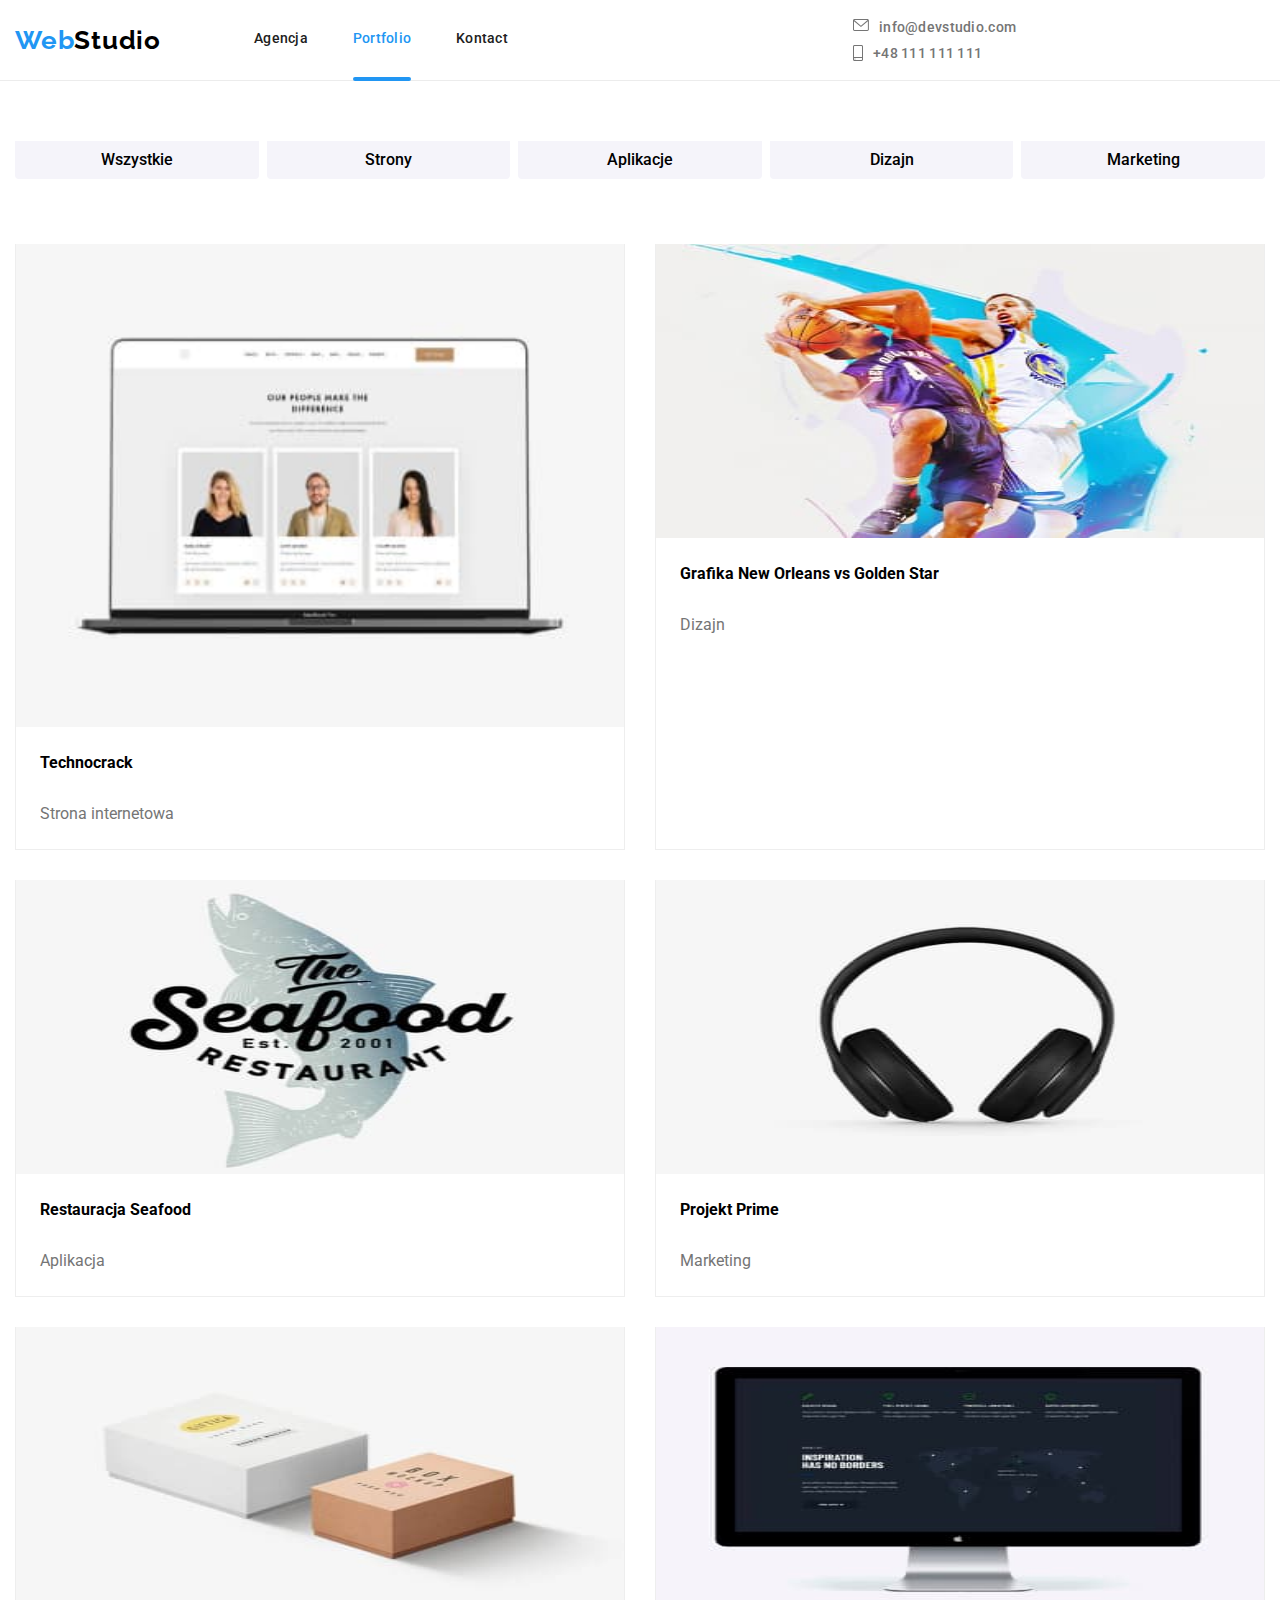
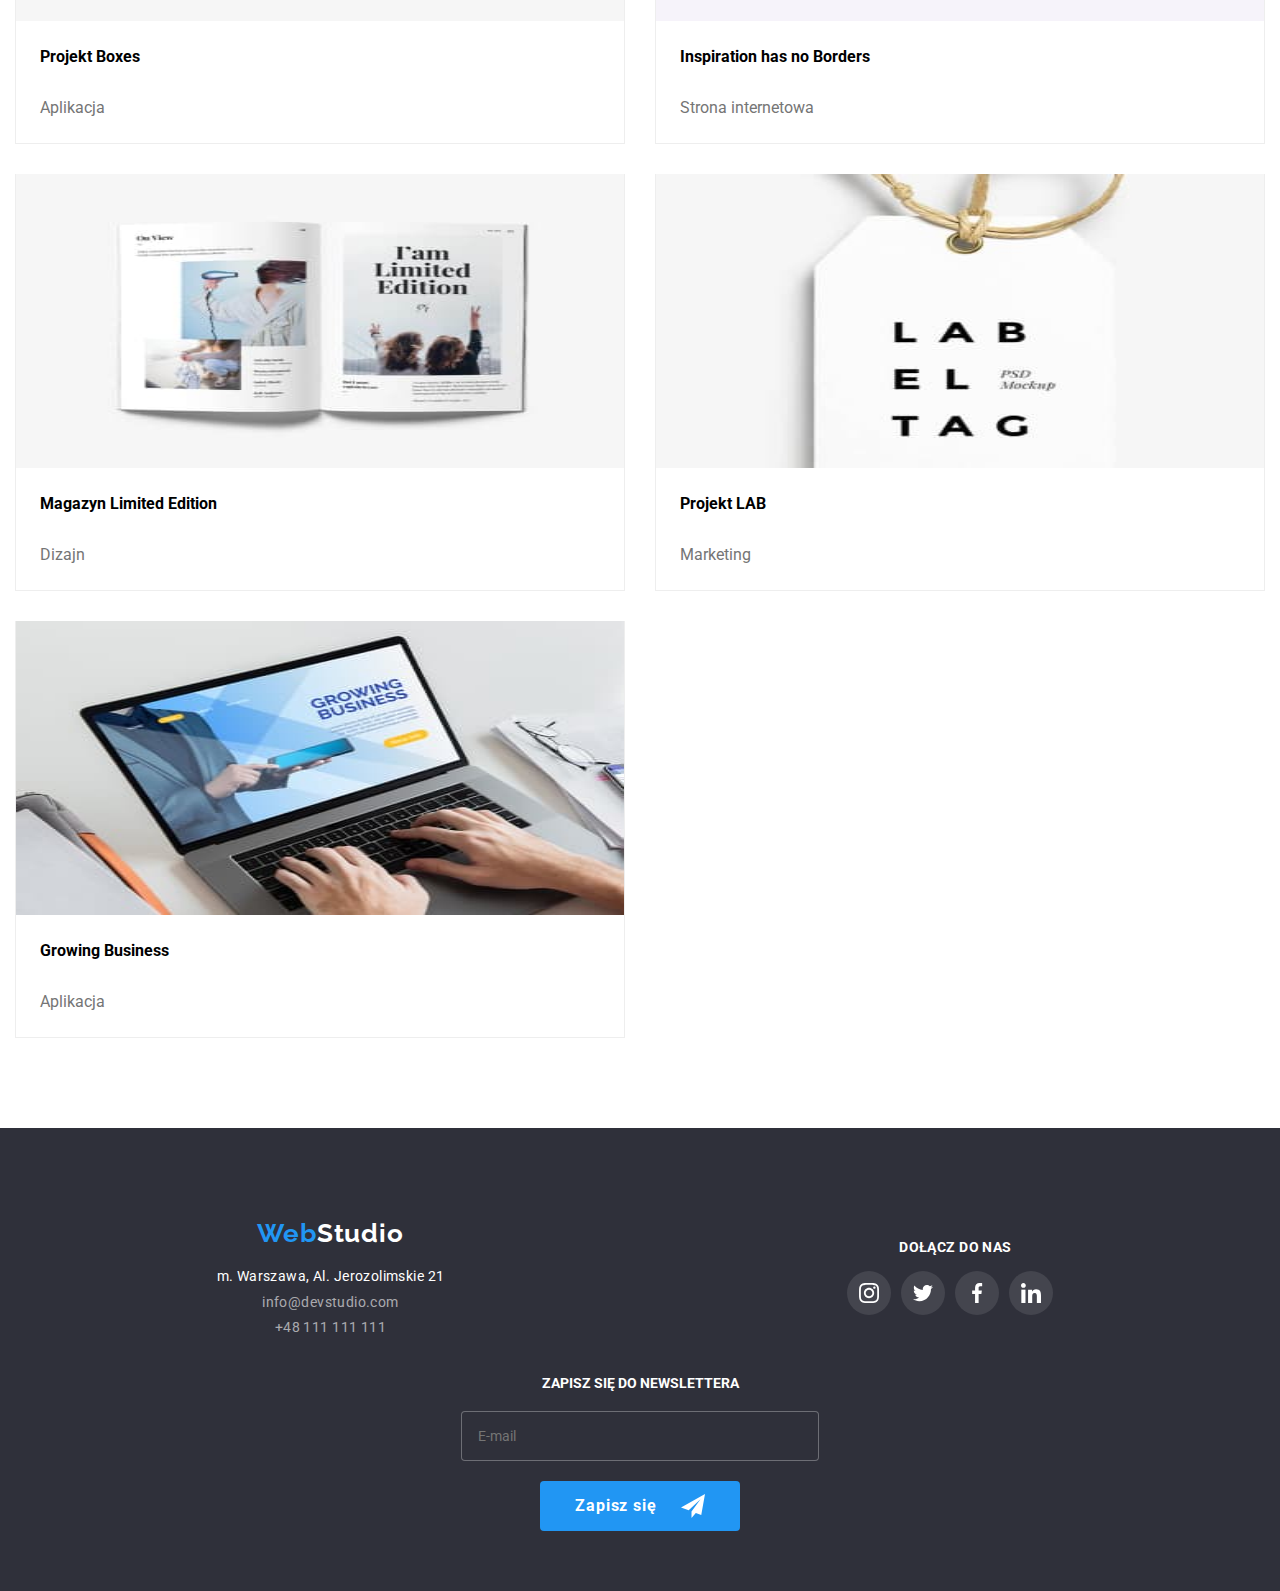
==== commit 8a664fdb: "Update portfolio.html" ====
--- a/portfolio.html
+++ b/portfolio.html
@@ -22,10 +22,10 @@
       <nav class="navigation">
         <ul class="navigation__list">
           <li>
-            <a class="navigation__link navigation__link--active" href="./index.html">Agencja</a>
-          </li>
-          <li>
-            <a class="navigation__link" href="./portfolio.html">Portfolio</a>
+            <a class="navigation__link" href="./index.html">Agencja</a>
+          </li>
+          <li>
+            <a class="navigation__link navigation__link--active" href="./portfolio.html">Portfolio</a>
           </li>
           <li><a class="navigation__link" href="#">Kontact</a></li>
         </ul>
--- a/css/main.min.css
+++ b/css/main.min.css
@@ -1 +1 @@
-body{color:#757575;background:var(--white);font-family:"Roboto","raleway",sans-serif;font-weight:400;margin:0}.container{width:100%;margin:0 auto;padding:0 15px}@media screen and (min-width: 768px){.container{width:100%;margin:0 auto;padding:0 15px}}@media screen and (min-width: 1200px){.container{width:100%;margin:0 auto;padding:0 15px}}.section{padding-bottom:60px;padding-top:60px}@media screen and (min-width: 768px){.section{padding-bottom:60px;padding-top:60px}}ul{margin:0;padding:0}h1,h2,h3,h4{margin:0;padding:0}p{margin:0;padding:0}.adres-list{display:none}@media screen and (min-width: 768px){.adres-list{display:flex;flex-wrap:wrap;margin-left:93px;line-height:1.17;padding-left:0%;width:321px;list-style:none}.adres-list__mail{font-weight:500;font-size:14px;letter-spacing:.02em;text-decoration:none;padding-bottom:5px;color:#757575;display:flex;fill:#757575;transition-property:color,fill;transition-duration:250ms;transition-timing-function:cubic-bezier(0.4, 0, 0.2, 1)}.adres-list__mail:hover,.adres-list__mail:focus{color:var(--brand-color);text-decoration:none;fill:var(--color2, #2196f3)}.adres-list__phone{font-weight:500;font-size:14px;letter-spacing:.02em;text-decoration:none;padding-top:5px;color:#757575;display:flex;fill:#757575;transition-property:color,fill;transition-duration:250ms;transition-timing-function:cubic-bezier(0.4, 0, 0.2, 1)}.adres-list__phone:hover,.adres-list__phone:focus{color:var(--brand-color);text-decoration:none;fill:var(--color2, #2196f3)}}@media screen and (min-width: 1200px){.adres-list{margin-left:345px;display:flex;justify-content:space-between;align-items:center;line-height:1.17;padding-left:0%;width:321px;list-style:none}.adres-list li:first-child{margin-right:30px}}.envelope{margin-right:10px}.smartphone{margin-right:10px}.button{background:var(--brand-color);cursor:pointer;font-weight:700;font-size:16px;line-height:1.87;text-align:center;letter-spacing:.06em;color:var(--white);border-radius:4px;border-style:none;height:50px;width:200px;margin-top:30px}.button--modal{margin-left:124px}.button__portfolio{width:100%;font-weight:500;font-family:"Roboto";border-style:none;background:#f5f4fa;line-height:1.62;border-radius:0px 0px 4px 4px;padding:6px 22px 6px 22px;transition-property:color,background-color,box-shadow,border-radius;transition-duration:250ms;transition-timing-function:cubic-bezier(0.4, 0, 0.2, 1)}.button__portfolio:active{background:var(--brand-color)}.button__portfolio:hover,.button__portfolio:focus{color:var(--white);background-color:var(--brand-color);box-shadow:0px 1px 3px rgba(0,0,0,.12),0px 1px 1px rgba(0,0,0,.14),0px 2px 1px rgba(0,0,0,.2);border-radius:0px 0px 4px 4px}.section-buttons{list-style:none;text-align:center;display:flex;flex-wrap:wrap;padding-left:0%;padding-bottom:50px}.section-buttons li{flex-basis:calc((100% - 30px)/3)}.section-buttons li:nth-child(1n+2){margin-left:8px;margin-bottom:15px}.section-buttons li:nth-child(4){margin-left:0px}@media screen and (min-width: 768px){.section-buttons{list-style:none;text-align:center;display:flex;flex-wrap:nowrap;justify-content:center;padding-left:0%;padding-bottom:50px}.section-buttons li:nth-child(1n+2){margin-left:8px}}.cards{list-style:none;display:flex;flex-wrap:wrap;justify-content:space-between;width:100%;padding-left:0px}.cards li:nth-child(-n+6){margin-bottom:30px}.cards__img{display:block;min-width:100%}.cards li{width:100%;border-bottom:1px solid #eee;border-left:1px solid #eee;border-right:1px solid #eee;transition-property:box-shadow,border-radius;transition-duration:250ms;transition-timing-function:cubic-bezier(0.4, 0, 0.2, 1)}.cards li:hover,.cards li:focus{box-shadow:0px 1px 3px rgba(0,0,0,.12),0px 1px 1px rgba(0,0,0,.14),0px 2px 1px rgba(0,0,0,.2);border-radius:0px 0px 4px 4px}.cards__figure{width:100%;background:#fff;margin-inline-start:0px;margin-inline-end:0px;margin-top:0px;margin-bottom:0px;overflow:hidden;position:relative;z-index:1001}.cards__figcaption{background:#fff;padding-top:20px;z-index:1002;position:relative}.cards__figcaption--head{font-family:"Roboto";font-weight:700;color:var(--black);line-height:2;margin-left:24px}.cards__figcaption--text{line-height:1.87;margin-left:24px;padding-bottom:20px}.cards__overlay{position:absolute;top:0;left:0;width:100%;height:100%;background-color:var(--brand-color);opacity:90%;transform:translatey(100%);transition-duration:250ms;transition-property:transform;transition-timing-function:cubic-bezier(0.4, 0, 0.2, 1)}.cards__overlay p{font-size:18px;line-height:1.55;letter-spacing:.03em;color:#fff;padding:49px 24px 49px 24px}.cards__figure:hover .cards__overlay,.cards__figure:focus .cards__overlay{transform:translatey(0)}.figcaption1{font-family:"Roboto";font-weight:700;color:var(--black)}.portfolio-section{display:flex}@media screen and (min-width: 768px){.cards li{width:100%;flex-basis:calc((100% - 30px)/2)}.cards__img{width:100%}}.clients{display:flex;flex-basis:auto;list-style:none;flex-wrap:wrap;justify-content:space-between;width:100%}.clients__client-icon{width:100%;height:92px;border:1px solid #afb1b8;border-radius:4%;cursor:pointer;display:flex;justify-content:center;fill:#afb1b8;transition-property:fill,border,background-color;transition-duration:250ms;transition-timing-function:cubic-bezier(0.4, 0, 0.2, 1)}.clients__client-icon:hover,.clients__client-icon:focus{fill:#2196f3;border:1px solid #2196f3}.clients>li{flex-basis:calc((100% - 30px)/2);margin-bottom:30px}@media screen and (min-width: 768px){.clients{display:flex;width:100%}.clients>li{flex-basis:calc((100% - 30px)/3)}}@media screen and (min-width: 1200px){.clients{display:flex;flex-direction:row;justify-content:space-around}}.description{list-style:none;text-align:left;line-height:1.71;display:flex;flex-wrap:wrap;width:100%;padding-left:0%;margin-top:0px}.description__headline{font-weight:700;line-height:1.17;text-align:center;color:var(--black);margin-bottom:10px}.description__svg{display:flex;flex-direction:column;align-items:center;background-color:#f5f4fa;margin-bottom:30px}.description li{flex:0 0 100%;max-width:100%;text-decoration:none;margin-bottom:30px}.description li:last-child{margin-bottom:0px}@media screen and (min-width: 768px){.description{list-style:none;text-align:left;line-height:1.71;display:flex;flex-wrap:wrap;width:100%;padding-left:0%;margin-top:0px}.description__headline{font-weight:700;line-height:1.17;color:var(--black);margin-bottom:10px}.description li{flex:0 0 50%;max-width:50%;text-decoration:none;padding:15px}}@media screen and (min-width: 1200px){.description{list-style:none;text-align:left;line-height:1.71;display:flex;flex-wrap:wrap;width:100%;padding-left:0%;margin-top:0px}.description__headline{font-weight:700;line-height:1.17;color:var(--black);margin-bottom:10px}.description li{flex:0 0 25%;max-width:25%;text-decoration:none}.description li:nth-child(2n+0){margin-left:30px}}@media screen and (min-width: 1200px){.description{list-style:none;text-align:left;line-height:1.71;display:flex;flex-wrap:nowrap;padding-left:0%;margin-top:0px;margin-bottom:94px}.description__headline{font-weight:700;line-height:1.17;color:var(--black);margin-bottom:10px}.description li{flex:0 0 25%;max-width:25%;text-decoration:none}.description li:nth-child(1n+2){margin-left:30px}}.logo-link{font-family:"Raleway";font-weight:700;font-size:26px;line-height:1.17;letter-spacing:.03em;color:var(--black);text-decoration:none;transition-property:color;transition-duration:250ms;transition-timing-function:cubic-bezier(0.4, 0, 0.2, 1)}.logo-link__title{color:var(--brand-color)}.logo-link__title--color{color:var(--white)}.logo-link:hover,.logo-link:focus{color:var(--brand-color)}.logo-link--color{color:var(--brand-color)}.logo-link--color:hover,.logo-link--color:focus{color:var(--white)}.modal-form{display:flex;flex-direction:column;width:448px;margin:auto;font-size:20px;font-weight:700;color:#000;position:relative}.modal-form__title{text-align:center;margin-top:40px;margin-bottom:12px}.modal-form__label:focus-within svg{fill:var(--brand-color)}.modal-form__label{font-size:12px;font-weight:400}.modal-form__input{height:40px;width:448px;margin-top:4px;margin-bottom:10px;padding-left:42px;border:1px solid #afb1b8;border-radius:4px;transition-property:fill,border;transition-duration:250ms;transition-timing-function:cubic-bezier(0.4, 0, 0.2, 1)}.modal-form__input:focus,.modal-form__input:hover{border:1px solid #2196f3;fill:var(--brand-color);outline:none}.name{position:absolute;top:107px;left:15px}.telefon{position:absolute;top:174.26px;left:14.27px}.modal-email{position:absolute;top:243px;left:13.5px}.input1:checked+.label2::before{background-color:var(--brand-color);background-image:url(../images/vector.svg);background-position:50% 50%;border:none;background-repeat:no-repeat}.visually-hidden{position:absolute;clip:rect(1px, 1px, 1px, 1px);clip:rect(1px 1px 1px 1px);padding:0;border:0;height:1px;width:1px;overflow:hidden}.label2{display:flex;font-size:14px;font-weight:400;color:#757575;margin-top:20px;margin-left:15px;cursor:pointer}.label2::before{display:inline-block;content:"";width:16px;height:16px;border:1px solid #000;border-radius:4px;margin-right:8px;transition-property:background-color,border;transition-duration:250ms;transition-timing-function:cubic-bezier(0.4, 0, 0.2, 1)}.textarea{margin-top:4px;font-size:12px;height:120px;resize:none;padding-top:1rem;padding-left:1rem;border:1px solid #afb1b8;border-radius:4px;transition-property:border;transition-duration:250ms;transition-timing-function:cubic-bezier(0.4, 0, 0.2, 1)}.textarea:focus,.textarea:hover{border:1px solid #2196f3;outline:none}.backdrop{position:fixed;top:0;left:0;width:100%;height:100%;background-color:#e5e5e5;background:rgba(0,0,0,.2);transition:250ms cubic-bezier(0.19, 1, 0.22, 1);transition-property:scale,opacity,transform}.is-hidden{opacity:0;visibility:hidden;pointer-events:none}.close-btn{position:absolute;background-color:#fff;cursor:pointer;top:8px;right:8px;border:1px solid rgba(0,0,0,.1);border-radius:50%}.close-btn,.x{width:30px;height:30px;position:absolute;left:490px;top:8px;background-color:#fff;border:1px solid rgba(0,0,0,.1);border-radius:50%;font-size:15px;display:block;justify-items:center}.modal{position:absolute;width:528px;min-height:581px;left:50%;top:50%;background:#fff;box-shadow:0px 1px 3px rgba(0,0,0,.12),0px 1px 1px rgba(0,0,0,.14),0px 2px 1px rgba(0,0,0,.2);border-radius:4px;transition-property:transform,scale,opacity;transform:translate(-50%, -50%)}.is-hidden .modal{transform:translate(-50%);transition:250ms cubic-bezier(0.19, 1, 0.22, 1)}.navigation{display:none}@media screen and (min-width: 768px){.navigation{display:flex;margin-left:83px}.navigation__list{font-weight:500;font-size:14px;line-height:1.17;letter-spacing:.02em;list-style:none;color:var(--shadow2);text-decoration:none;display:flex;justify-content:space-between;padding-left:0;width:254px;transition:color}.navigation__link{text-decoration:none;color:var(--shadow2);transition-property:color;transition-duration:250ms;transition-timing-function:cubic-bezier(0.4, 0, 0.2, 1)}.navigation__link:hover::after,.navigation__link:focus::after{content:"";display:block;position:relative;border-top:4px solid var(--brand-color);border-radius:2px;top:31px}.navigation__link:hover,.navigation__link:focus{color:var(--brand-color);text-decoration:none}.navigation__link--active{text-decoration:none;color:var(--brand-color)}.navigation__link--active::after{content:"";display:block;position:relative;border-top:4px solid var(--brand-color);border-radius:2px;top:31px}}@media screen and (min-width: 1200px){.navigation{margin-left:93px}}.newsletter{display:flex;flex-direction:column;font-size:14px;font-weight:700;color:var(--white);margin-left:70px}.newsletter-form{height:50px;display:flex;padding-top:20px}.newsletter-form__input{width:358px;height:50px;padding-left:16px;background-color:#2f303a;border:1px solid rgba(255,255,255,.3);border-radius:4px;transition-property:border;transition-duration:250ms;transition-timing-function:cubic-bezier(0.4, 0, 0.2, 1)}.newsletter-form__input:focus,.newsletter-form__input:hover{border:1px solid var(--brand-color);outline:none}.newsletter-form__button{background:var(--brand-color);cursor:pointer;display:flex;justify-content:center;align-items:center;font-weight:700;font-size:16px;line-height:1.87;text-align:center;letter-spacing:.06em;color:var(--white);border-radius:4px;border-style:none;height:50px;width:200px;margin-left:12px}.newsletter-form__send{fill:#fff;margin-left:24px}.newsletter{display:flex;flex-direction:column;align-items:center;margin-left:0%}.newsletter-form{flex-direction:column;align-items:center;justify-content:space-between;height:auto}.newsletter-form__button{margin-left:0%;margin-top:20px}.product{list-style:none;display:flex;justify-content:space-between;padding-left:0%;margin-top:50px}.product li{text-decoration:none;position:relative}.product__box-overlay{width:370px;height:70px;background:rgba(47,48,58,.8);position:absolute;bottom:1%;font-weight:700;font-size:14px;line-height:1.14;justify-content:center;align-items:center;letter-spacing:.03em;text-transform:uppercase;color:#fff;display:flex}.products{display:none}@media screen and (min-width: 1200px){.products{display:block}}.social-list{display:flex;justify-content:center;text-decoration:none;padding-top:16px;padding-bottom:18px}.social-list__link{width:44px;height:44px;display:flex;justify-content:center;align-items:center;border-radius:50%;background-color:#fff;fill:#afb1b8;margin-right:10px;transition-property:fill,background-color,color;transition-duration:250ms;transition-timing-function:cubic-bezier(0.4, 0, 0.2, 1)}.social-list__link:hover,.social-list__link:focus{background-color:#2196f3;fill:#fff}.social-list__link--color{background-color:rgba(255,255,255,.1);fill:#fff}.social-list__icon{width:20px;height:20px;display:flex;color:currentColor;justify-content:center;align-items:center}.team{display:flex;flex-basis:auto;list-style:none;flex-wrap:wrap;width:100%}.team__section{background:#f5f4fa}.team li{flex:0 0 100%;width:100%;text-decoration:none;margin-bottom:30px;background-color:var(--white);box-shadow:0px 1px 3px rgba(0,0,0,.12),0px 1px 1px rgba(0,0,0,.14),0px 2px 1px rgba(0,0,0,.2);border-radius:0px 0px 4px 4px}.team__figure{margin:0 0 0 0;margin-bottom:30px}.team__figure--img{margin-bottom:30px;width:100%}.team__figcaption{display:flex;flex-direction:column;align-items:center;font-weight:500;color:var(--black);line-height:1.17}.team__figcaption--p{font-weight:400;margin-top:10px;color:var(--p)}@media screen and (min-width: 768px){.team{display:flex;flex-wrap:wrap;justify-content:space-between;width:100%;flex-basis:auto}.team li{flex-basis:calc((100% - 30px)/2);text-decoration:none}}@media screen and (min-width: 1200px){.team{display:flex;flex-direction:row;flex-wrap:wrap}}.mobile-menu{display:flex;flex-direction:column;justify-content:space-between;position:fixed;top:0;left:0;width:100vw;height:100vh;padding:48px 40px;background-color:var(--white);z-index:1001;transform:translateX(100%);transition:250ms cubic-bezier(0.4, 0, 0.2, 1)}.mobile-menu.is-open{transform:translateX(0)}.mobile-menu__list{flex-grow:1;list-style:none}.mobile-menu__list--margin-bottom{margin-bottom:64px}.mobile-menu__item--margin-bottom:not(:last-child){margin-bottom:32px}.mobile-menu__link{font-family:"roboto";font-weight:500;font-size:40px;line-height:1.175;letter-spacing:.02em;color:var(--shadow);text-decoration:none;transition:color transform}.mobile-menu__link:hover,.mobile-menu__link:active,.mobile-menu__link:focus{color:var(--brand-color)}.mobile-menu__link--phone{font-size:34px;line-height:1.18;color:var(--brand-color)}.mobile-menu__link--email{font-size:24px;line-height:1.17;color:var(--shadow2)}.mobile-menu__link--current-page{color:var(--brand-color)}.mobile-menu__btn-close{position:absolute;top:10px;right:15px;display:flex;flex-direction:column;justify-content:center;align-items:center;border:none;background-color:rgba(0,0,0,0);width:40px;height:40px;color:var(--brand-color);transition:color transform}.mobile-menu__btn-close:hover,.mobile-menu__btn-close:active,.mobile-menu__btn-close:focus{color:var(--brand-color)}.mobile-menu__icon{width:19px;height:19px;fill:currentColor}.mobile-menu__contact{flex-grow:0}.mobile-menu__social-list{display:flex;flex-wrap:wrap;flex-direction:row;list-style-type:none}.mobile-menu__social-link{display:flex;align-items:center;text-decoration:none;font-family:"roboto";font-style:normal;font-weight:500;font-size:18px;line-height:1.22;letter-spacing:.02em;text-transform:capitalize;color:var(--brand-color)}.mobile-menu__social-icon{height:22px;width:1px;margin:0 10px}@media screen and (min-width: 768px){.mobile-menu{display:none}}.footer2{display:flex;flex-direction:column;align-items:center;justify-content:space-between}.footer-adres-list{align-items:center;justify-content:space-between;list-style:none;text-align:center}.footer-links{margin-left:0;display:flex;flex-direction:column;align-items:center;margin-top:51px;margin-bottom:42px;font-family:"Roboto";font-style:normal;font-weight:700;font-size:14px;line-height:16px;letter-spacing:.03em;color:var(--white)}.footer1{background:var(--shadow);display:flex;flex-direction:column;justify-content:center;padding-top:60px;padding-bottom:60px}.footer-adress{margin-top:20px;font-size:14px;line-height:1.71;letter-spacing:.03em;color:var(--white);display:flex}@media screen and (min-width: 768px){.footer-links{display:flex}.footer2{display:flex;flex-direction:row;justify-content:space-around}.footer2__big{flex-direction:column}.footer-adres-list{list-style:none;line-height:1.17;display:flex;flex-direction:column;justify-content:space-around;padding-left:0%}}.footer-adres-list li{margin-bottom:9px}.mail1{text-decoration:none;color:rgba(255,255,255,.6);transition-property:fill,color;transition-duration:250ms;transition-timing-function:cubic-bezier(0.4, 0, 0.2, 1)}.mail1:hover,.mail1:focus{color:var(--brand-color);text-decoration:none}.phone1{text-decoration:none;color:rgba(255,255,255,.6);transition-property:color,fill;transition-duration:250ms;transition-timing-function:cubic-bezier(0.4, 0, 0.2, 1)}.phone1:hover,.phone1:focus{color:var(--brand-color);text-decoration:none}.section1{min-height:400px;display:flex;max-width:100%;flex-direction:column;align-items:center;justify-content:center;background-image:linear-gradient(rgba(98, 100, 110, 0.4), rgba(98, 100, 110, 0.4)),url("../images/Background480x400.jpg");background-repeat:no-repeat;background-size:cover}@media screen and (min-width: 768px){.section1{min-height:400px;max-width:100%;background-image:linear-gradient(rgba(98, 100, 110, 0.4), rgba(98, 100, 110, 0.4)),url("../images/Background768x400.jpg")}}@media screen and (min-width: 1200px){.section1{height:600px;max-width:100%;background-image:linear-gradient(rgba(98, 100, 110, 0.4), rgba(98, 100, 110, 0.4)),url("../images/Background1600x600.jpg")}}.headline1{font-weight:900;font-size:44px;line-height:1.36;text-align:center;letter-spacing:.06em;text-transform:uppercase;color:var(--white);margin:0}.headline2{color:var(--black);text-align:center;font-weight:700;font-size:36px;line-height:1.17;margin-bottom:50px}.section>.section1{max-width:480px;width:100%;margin:0 auto;padding:0 15px}@media screen and (min-width: 480px)and (max-width: 768px){.section>.section1{max-width:768px;width:100%;margin:0 auto;padding:0 15px}}@media screen and (min-width: 768px)and (max-width: 1200px){.section>.section1{max-width:1600px;width:100%;margin:0 auto;padding:0 15px}}@media screen and (min-width: 1200px){.section>.section1{max-width:1600px;width:100%;margin:0 auto;padding:0 15px}}.header>.container{height:80px;display:flex;align-items:center}.header{background:var(--white);border-bottom:1px solid #ececec}.menu-toggle{position:absolute;right:23px;top:30px;border:none;background:none}@media screen and (min-width: 768px){.menu-toggle{display:none}}.menu{fill:#000}.menu:hover,.menu:focus{fill:var(--brand-color)}@media screen and (min-width: 768px){.hamburger{display:none}}:root{--white: #fff;--brand-color: #2196f3;--black: #000;--shadow: #2f303a;--shadow2: #212121}/*# sourceMappingURL=main.min.css.map */+body{color:#757575;background:var(--white);font-family:"Roboto","raleway",sans-serif;font-weight:400;margin:0}.container{width:100%;margin:0 auto;padding:0 15px}@media screen and (min-width: 768px){.container{width:100%;margin:0 auto;padding:0 15px}}@media screen and (min-width: 1200px){.container{width:100%;margin:0 auto;padding:0 15px}}.section{padding-bottom:60px;padding-top:60px}@media screen and (min-width: 768px){.section{padding-bottom:60px;padding-top:60px}}ul{margin:0;padding:0}h1,h2,h3,h4{margin:0;padding:0}p{margin:0;padding:0}.adres-list{display:none}@media screen and (min-width: 768px){.adres-list{display:flex;flex-wrap:wrap;margin-left:93px;line-height:1.17;padding-left:0%;width:321px;list-style:none}.adres-list__mail{font-weight:500;font-size:14px;letter-spacing:.02em;text-decoration:none;padding-bottom:5px;color:#757575;display:flex;fill:#757575;transition-property:color,fill;transition-duration:250ms;transition-timing-function:cubic-bezier(0.4, 0, 0.2, 1)}.adres-list__mail:hover,.adres-list__mail:focus{color:var(--brand-color);text-decoration:none;fill:var(--color2, #2196f3)}.adres-list__phone{font-weight:500;font-size:14px;letter-spacing:.02em;text-decoration:none;padding-top:5px;color:#757575;display:flex;fill:#757575;transition-property:color,fill;transition-duration:250ms;transition-timing-function:cubic-bezier(0.4, 0, 0.2, 1)}.adres-list__phone:hover,.adres-list__phone:focus{color:var(--brand-color);text-decoration:none;fill:var(--color2, #2196f3)}}@media screen and (min-width: 1200px){.adres-list{margin-left:345px;display:flex;justify-content:space-between;align-items:center;line-height:1.17;padding-left:0%;width:321px;list-style:none}.adres-list li:first-child{margin-right:30px}}.envelope{margin-right:10px}.smartphone{margin-right:10px}.button{background:var(--brand-color);cursor:pointer;font-weight:700;font-size:16px;line-height:1.87;text-align:center;letter-spacing:.06em;color:var(--white);border-radius:4px;border-style:none;height:50px;width:200px;margin-top:30px}.button--modal{margin-left:124px}.button__portfolio{width:100%;font-weight:500;font-family:"Roboto";border-style:none;background:#f5f4fa;line-height:1.62;border-radius:0px 0px 4px 4px;padding:6px 22px 6px 22px;transition-property:color,background-color,box-shadow,border-radius;transition-duration:250ms;transition-timing-function:cubic-bezier(0.4, 0, 0.2, 1)}.button__portfolio:active{background:var(--brand-color)}.button__portfolio:hover,.button__portfolio:focus{color:var(--white);background-color:var(--brand-color);box-shadow:0px 1px 3px rgba(0,0,0,.12),0px 1px 1px rgba(0,0,0,.14),0px 2px 1px rgba(0,0,0,.2);border-radius:0px 0px 4px 4px}.section-buttons{list-style:none;text-align:center;display:flex;flex-wrap:wrap;padding-left:0%;padding-bottom:50px}.section-buttons li{flex-basis:calc((100% - 30px)/3)}.section-buttons li:nth-child(1n+2){margin-left:8px;margin-bottom:15px}.section-buttons li:nth-child(4){margin-left:0px}@media screen and (min-width: 768px){.section-buttons{list-style:none;text-align:center;display:flex;flex-wrap:nowrap;justify-content:center;padding-left:0%;padding-bottom:50px}.section-buttons li:nth-child(1n+2){margin-left:8px}}.cards{list-style:none;display:flex;flex-wrap:wrap;justify-content:space-between;width:100%;padding-left:0px}.cards li:nth-child(-n+6){margin-bottom:30px}.cards__img{display:block;min-width:100%}.cards li{width:100%;border-bottom:1px solid #eee;border-left:1px solid #eee;border-right:1px solid #eee;transition-property:box-shadow,border-radius;transition-duration:250ms;transition-timing-function:cubic-bezier(0.4, 0, 0.2, 1)}.cards li:hover,.cards li:focus{box-shadow:0px 1px 3px rgba(0,0,0,.12),0px 1px 1px rgba(0,0,0,.14),0px 2px 1px rgba(0,0,0,.2);border-radius:0px 0px 4px 4px}.cards__figure{width:100%;background:#fff;margin-inline-start:0px;margin-inline-end:0px;margin-top:0px;margin-bottom:0px;overflow:hidden;position:relative;z-index:1001}.cards__figcaption{background:#fff;padding-top:20px;z-index:1002;position:relative}.cards__figcaption--head{font-family:"Roboto";font-weight:700;color:var(--black);line-height:2;margin-left:24px}.cards__figcaption--text{line-height:1.87;margin-left:24px;padding-bottom:20px}.cards__overlay{position:absolute;top:0;left:0;width:100%;height:100%;background-color:var(--brand-color);opacity:90%;transform:translatey(100%);transition-duration:250ms;transition-property:transform;transition-timing-function:cubic-bezier(0.4, 0, 0.2, 1)}.cards__overlay p{font-size:18px;line-height:1.55;letter-spacing:.03em;color:#fff;padding:49px 24px 49px 24px}.cards__figure:hover .cards__overlay,.cards__figure:focus .cards__overlay{transform:translatey(0)}.figcaption1{font-family:"Roboto";font-weight:700;color:var(--black)}.portfolio-section{display:flex}@media screen and (min-width: 768px){.cards li{width:100%;flex-basis:calc((100% - 30px)/2);margin-bottom:30px}.cards__img{width:100%}}.clients{display:flex;flex-basis:auto;list-style:none;flex-wrap:wrap;justify-content:space-between;width:100%}.clients__client-icon{width:100%;height:92px;border:1px solid #afb1b8;border-radius:4%;cursor:pointer;display:flex;justify-content:center;fill:#afb1b8;transition-property:fill,border,background-color;transition-duration:250ms;transition-timing-function:cubic-bezier(0.4, 0, 0.2, 1)}.clients__client-icon:hover,.clients__client-icon:focus{fill:#2196f3;border:1px solid #2196f3}.clients>li{flex-basis:calc((100% - 30px)/2);margin-bottom:30px}@media screen and (min-width: 768px){.clients{display:flex;width:100%}.clients>li{flex-basis:calc((100% - 30px)/3)}}@media screen and (min-width: 1200px){.clients{display:flex;flex-direction:row;justify-content:space-around}}.description{list-style:none;text-align:left;line-height:1.71;display:flex;flex-wrap:wrap;width:100%;padding-left:0%;margin-top:0px}.description__headline{font-weight:700;line-height:1.17;text-align:center;color:var(--black);margin-bottom:10px}.description__svg{display:flex;flex-direction:column;align-items:center;background-color:#f5f4fa;margin-bottom:30px}.description li{flex:0 0 100%;max-width:100%;text-decoration:none;margin-bottom:30px}.description li:last-child{margin-bottom:0px}@media screen and (min-width: 768px){.description{list-style:none;text-align:left;line-height:1.71;display:flex;flex-wrap:wrap;width:100%;padding-left:0%;margin-top:0px}.description__headline{font-weight:700;line-height:1.17;color:var(--black);margin-bottom:10px}.description li{flex:0 0 50%;max-width:50%;text-decoration:none;padding:15px}}@media screen and (min-width: 1200px){.description{list-style:none;text-align:left;line-height:1.71;display:flex;flex-wrap:wrap;width:100%;padding-left:0%;margin-top:0px}.description__headline{font-weight:700;line-height:1.17;color:var(--black);margin-bottom:10px}.description li{flex:0 0 25%;max-width:25%;text-decoration:none}.description li:nth-child(2n+0){margin-left:30px}}@media screen and (min-width: 1200px){.description{list-style:none;text-align:left;line-height:1.71;display:flex;flex-wrap:nowrap;padding-left:0%;margin-top:0px;margin-bottom:94px}.description__headline{font-weight:700;line-height:1.17;color:var(--black);margin-bottom:10px}.description li{flex:0 0 25%;max-width:25%;text-decoration:none}.description li:nth-child(1n+2){margin-left:30px}}.logo-link{font-family:"Raleway";font-weight:700;font-size:26px;line-height:1.17;letter-spacing:.03em;color:var(--black);text-decoration:none;transition-property:color;transition-duration:250ms;transition-timing-function:cubic-bezier(0.4, 0, 0.2, 1)}.logo-link__title{color:var(--brand-color)}.logo-link__title--color{color:var(--white)}.logo-link:hover,.logo-link:focus{color:var(--brand-color)}.logo-link--color{color:var(--brand-color)}.logo-link--color:hover,.logo-link--color:focus{color:var(--white)}.modal-form{display:flex;flex-direction:column;width:448px;margin:auto;font-size:20px;font-weight:700;color:#000;position:relative}.modal-form__title{text-align:center;margin-top:40px;margin-bottom:12px}.modal-form__label:focus-within svg{fill:var(--brand-color)}.modal-form__label{font-size:12px;font-weight:400}.modal-form__input{height:40px;width:448px;margin-top:4px;margin-bottom:10px;padding-left:42px;border:1px solid #afb1b8;border-radius:4px;transition-property:fill,border;transition-duration:250ms;transition-timing-function:cubic-bezier(0.4, 0, 0.2, 1)}.modal-form__input:focus,.modal-form__input:hover{border:1px solid #2196f3;fill:var(--brand-color);outline:none}.name{position:absolute;top:107px;left:15px}.telefon{position:absolute;top:174.26px;left:14.27px}.modal-email{position:absolute;top:243px;left:13.5px}.input1:checked+.label2::before{background-color:var(--brand-color);background-image:url(../images/vector.svg);background-position:50% 50%;border:none;background-repeat:no-repeat}.visually-hidden{position:absolute;clip:rect(1px, 1px, 1px, 1px);clip:rect(1px 1px 1px 1px);padding:0;border:0;height:1px;width:1px;overflow:hidden}.label2{display:flex;font-size:14px;font-weight:400;color:#757575;margin-top:20px;margin-left:15px;cursor:pointer}.label2::before{display:inline-block;content:"";width:16px;height:16px;border:1px solid #000;border-radius:4px;margin-right:8px;transition-property:background-color,border;transition-duration:250ms;transition-timing-function:cubic-bezier(0.4, 0, 0.2, 1)}.textarea{margin-top:4px;font-size:12px;height:120px;resize:none;padding-top:1rem;padding-left:1rem;border:1px solid #afb1b8;border-radius:4px;transition-property:border;transition-duration:250ms;transition-timing-function:cubic-bezier(0.4, 0, 0.2, 1)}.textarea:focus,.textarea:hover{border:1px solid #2196f3;outline:none}.backdrop{position:fixed;top:0;left:0;width:100%;height:100%;background-color:#e5e5e5;background:rgba(0,0,0,.2);transition:250ms cubic-bezier(0.19, 1, 0.22, 1);transition-property:scale,opacity,transform}.is-hidden{opacity:0;visibility:hidden;pointer-events:none}.close-btn{position:absolute;background-color:#fff;cursor:pointer;top:8px;right:8px;border:1px solid rgba(0,0,0,.1);border-radius:50%}.close-btn,.x{width:30px;height:30px;position:absolute;left:490px;top:8px;background-color:#fff;border:1px solid rgba(0,0,0,.1);border-radius:50%;font-size:15px;display:block;justify-items:center}.modal{position:absolute;width:528px;min-height:581px;left:50%;top:50%;background:#fff;box-shadow:0px 1px 3px rgba(0,0,0,.12),0px 1px 1px rgba(0,0,0,.14),0px 2px 1px rgba(0,0,0,.2);border-radius:4px;transition-property:transform,scale,opacity;transform:translate(-50%, -50%)}.is-hidden .modal{transform:translate(-50%);transition:250ms cubic-bezier(0.19, 1, 0.22, 1)}.navigation{display:none}@media screen and (min-width: 768px){.navigation{display:flex;margin-left:83px}.navigation__list{font-weight:500;font-size:14px;line-height:1.17;letter-spacing:.02em;list-style:none;color:var(--shadow2);text-decoration:none;display:flex;justify-content:space-between;padding-left:0;width:254px;transition:color}.navigation__link{text-decoration:none;color:var(--shadow2);transition-property:color;transition-duration:250ms;transition-timing-function:cubic-bezier(0.4, 0, 0.2, 1)}.navigation__link:hover::after,.navigation__link:focus::after{content:"";display:block;position:relative;border-top:4px solid var(--brand-color);border-radius:2px;top:31px}.navigation__link:hover,.navigation__link:focus{color:var(--brand-color);text-decoration:none}.navigation__link--active{text-decoration:none;color:var(--brand-color)}.navigation__link--active::after{content:"";display:block;position:relative;border-top:4px solid var(--brand-color);border-radius:2px;top:31px}}@media screen and (min-width: 1200px){.navigation{margin-left:93px}}.newsletter{display:flex;flex-direction:column;font-size:14px;font-weight:700;color:var(--white);margin-left:70px}.newsletter-form{height:50px;display:flex;padding-top:20px}.newsletter-form__input{width:358px;height:50px;padding-left:16px;background-color:#2f303a;border:1px solid rgba(255,255,255,.3);border-radius:4px;transition-property:border;transition-duration:250ms;transition-timing-function:cubic-bezier(0.4, 0, 0.2, 1)}.newsletter-form__input:focus,.newsletter-form__input:hover{border:1px solid var(--brand-color);outline:none}.newsletter-form__button{background:var(--brand-color);cursor:pointer;display:flex;justify-content:center;align-items:center;font-weight:700;font-size:16px;line-height:1.87;text-align:center;letter-spacing:.06em;color:var(--white);border-radius:4px;border-style:none;height:50px;width:200px;margin-left:12px}.newsletter-form__send{fill:#fff;margin-left:24px}.newsletter{display:flex;flex-direction:column;align-items:center;margin-left:0%}.newsletter-form{flex-direction:column;align-items:center;justify-content:space-between;height:auto}.newsletter-form__button{margin-left:0%;margin-top:20px}.product{list-style:none;display:flex;justify-content:space-between;padding-left:0%;margin-top:50px}.product li{text-decoration:none;position:relative}.product__box-overlay{width:370px;height:70px;background:rgba(47,48,58,.8);position:absolute;bottom:1%;font-weight:700;font-size:14px;line-height:1.14;justify-content:center;align-items:center;letter-spacing:.03em;text-transform:uppercase;color:#fff;display:flex}.products{display:none}@media screen and (min-width: 1200px){.products{display:block}}.social-list{display:flex;justify-content:center;text-decoration:none;padding-top:16px;padding-bottom:18px}.social-list__link{width:44px;height:44px;display:flex;justify-content:center;align-items:center;border-radius:50%;background-color:#fff;fill:#afb1b8;margin-right:10px;transition-property:fill,background-color,color;transition-duration:250ms;transition-timing-function:cubic-bezier(0.4, 0, 0.2, 1)}.social-list__link:hover,.social-list__link:focus{background-color:#2196f3;fill:#fff}.social-list__link--color{background-color:rgba(255,255,255,.1);fill:#fff}.social-list__icon{width:20px;height:20px;display:flex;color:currentColor;justify-content:center;align-items:center}.team{display:flex;flex-basis:auto;list-style:none;flex-wrap:wrap;width:100%}.team__section{background:#f5f4fa}.team li{flex:0 0 100%;width:100%;text-decoration:none;margin-bottom:30px;background-color:var(--white);box-shadow:0px 1px 3px rgba(0,0,0,.12),0px 1px 1px rgba(0,0,0,.14),0px 2px 1px rgba(0,0,0,.2);border-radius:0px 0px 4px 4px}.team__figure{margin:0 0 0 0;margin-bottom:30px}.team__figure--img{margin-bottom:30px;width:100%}.team__figcaption{display:flex;flex-direction:column;align-items:center;font-weight:500;color:var(--black);line-height:1.17}.team__figcaption--p{font-weight:400;margin-top:10px;color:var(--p)}@media screen and (min-width: 768px){.team{display:flex;flex-wrap:wrap;justify-content:space-between;width:100%;flex-basis:auto}.team li{flex-basis:calc((100% - 30px)/2);text-decoration:none}}@media screen and (min-width: 1200px){.team{display:flex;flex-direction:row;flex-wrap:wrap}}.mobile-menu{display:flex;flex-direction:column;justify-content:space-between;position:fixed;top:0;left:0;width:100vw;height:100vh;padding:48px 40px;background-color:var(--white);z-index:1001;transform:translateX(100%);transition:250ms cubic-bezier(0.4, 0, 0.2, 1)}.mobile-menu.is-open{transform:translateX(0)}.mobile-menu__list{flex-grow:1;list-style:none}.mobile-menu__list--margin-bottom{margin-bottom:64px}.mobile-menu__item--margin-bottom:not(:last-child){margin-bottom:32px}.mobile-menu__link{font-family:"roboto";font-weight:500;font-size:40px;line-height:1.175;letter-spacing:.02em;color:var(--shadow);text-decoration:none;transition:color transform}.mobile-menu__link:hover,.mobile-menu__link:active,.mobile-menu__link:focus{color:var(--brand-color)}.mobile-menu__link--phone{font-size:34px;line-height:1.18;color:var(--brand-color)}.mobile-menu__link--email{font-size:24px;line-height:1.17;color:var(--shadow2)}.mobile-menu__link--current-page{color:var(--brand-color)}.mobile-menu__btn-close{position:absolute;top:10px;right:15px;display:flex;flex-direction:column;justify-content:center;align-items:center;border:none;background-color:rgba(0,0,0,0);width:40px;height:40px;color:var(--brand-color);transition:color transform}.mobile-menu__btn-close:hover,.mobile-menu__btn-close:active,.mobile-menu__btn-close:focus{color:var(--brand-color)}.mobile-menu__icon{width:19px;height:19px;fill:currentColor}.mobile-menu__contact{flex-grow:0}.mobile-menu__social-list{display:flex;flex-wrap:wrap;flex-direction:row;list-style-type:none}.mobile-menu__social-link{display:flex;align-items:center;text-decoration:none;font-family:"roboto";font-style:normal;font-weight:500;font-size:18px;line-height:1.22;letter-spacing:.02em;text-transform:capitalize;color:var(--brand-color)}.mobile-menu__social-icon{height:22px;width:1px;margin:0 10px}@media screen and (min-width: 768px){.mobile-menu{display:none}}.footer2{display:flex;flex-direction:column;align-items:center;justify-content:space-between}.footer-adres-list{align-items:center;justify-content:space-between;list-style:none;text-align:center}.footer-links{margin-left:0;display:flex;flex-direction:column;align-items:center;margin-top:51px;margin-bottom:42px;font-family:"Roboto";font-style:normal;font-weight:700;font-size:14px;line-height:16px;letter-spacing:.03em;color:var(--white)}.footer1{background:var(--shadow);display:flex;flex-direction:column;justify-content:center;padding-top:60px;padding-bottom:60px}.footer-adress{margin-top:20px;font-size:14px;line-height:1.71;letter-spacing:.03em;color:var(--white);display:flex}@media screen and (min-width: 768px){.footer-links{display:flex}.footer2{display:flex;flex-direction:row;justify-content:space-around}.footer2__big{flex-direction:column}.footer-adres-list{list-style:none;line-height:1.17;display:flex;flex-direction:column;justify-content:space-around;padding-left:0%}}.footer-adres-list li{margin-bottom:9px}.mail1{text-decoration:none;color:rgba(255,255,255,.6);transition-property:fill,color;transition-duration:250ms;transition-timing-function:cubic-bezier(0.4, 0, 0.2, 1)}.mail1:hover,.mail1:focus{color:var(--brand-color);text-decoration:none}.phone1{text-decoration:none;color:rgba(255,255,255,.6);transition-property:color,fill;transition-duration:250ms;transition-timing-function:cubic-bezier(0.4, 0, 0.2, 1)}.phone1:hover,.phone1:focus{color:var(--brand-color);text-decoration:none}.section1{min-height:400px;display:flex;max-width:100%;flex-direction:column;align-items:center;justify-content:center;background-image:linear-gradient(rgba(98, 100, 110, 0.4), rgba(98, 100, 110, 0.4)),url("../images/Background480x400.jpg");background-repeat:no-repeat;background-size:cover}@media screen and (min-width: 768px){.section1{min-height:400px;max-width:100%;background-image:linear-gradient(rgba(98, 100, 110, 0.4), rgba(98, 100, 110, 0.4)),url("../images/Background768x400.jpg")}}@media screen and (min-width: 1200px){.section1{height:600px;max-width:100%;background-image:linear-gradient(rgba(98, 100, 110, 0.4), rgba(98, 100, 110, 0.4)),url("../images/Background1600x600.jpg")}}.headline1{font-weight:900;font-size:44px;line-height:1.36;text-align:center;letter-spacing:.06em;text-transform:uppercase;color:var(--white);margin:0}.headline2{color:var(--black);text-align:center;font-weight:700;font-size:36px;line-height:1.17;margin-bottom:50px}.section>.section1{max-width:480px;width:100%;margin:0 auto;padding:0 15px}@media screen and (min-width: 480px)and (max-width: 768px){.section>.section1{max-width:768px;width:100%;margin:0 auto;padding:0 15px}}@media screen and (min-width: 768px)and (max-width: 1200px){.section>.section1{max-width:1600px;width:100%;margin:0 auto;padding:0 15px}}@media screen and (min-width: 1200px){.section>.section1{max-width:1600px;width:100%;margin:0 auto;padding:0 15px}}.header>.container{height:80px;display:flex;align-items:center}.header{background:var(--white);border-bottom:1px solid #ececec}.menu-toggle{position:absolute;right:23px;top:30px;border:none;background:none}@media screen and (min-width: 768px){.menu-toggle{display:none}}.menu{fill:#000}.menu:hover,.menu:focus{fill:var(--brand-color)}@media screen and (min-width: 768px){.hamburger{display:none}}:root{--white: #fff;--brand-color: #2196f3;--black: #000;--shadow: #2f303a;--shadow2: #212121}/*# sourceMappingURL=main.min.css.map */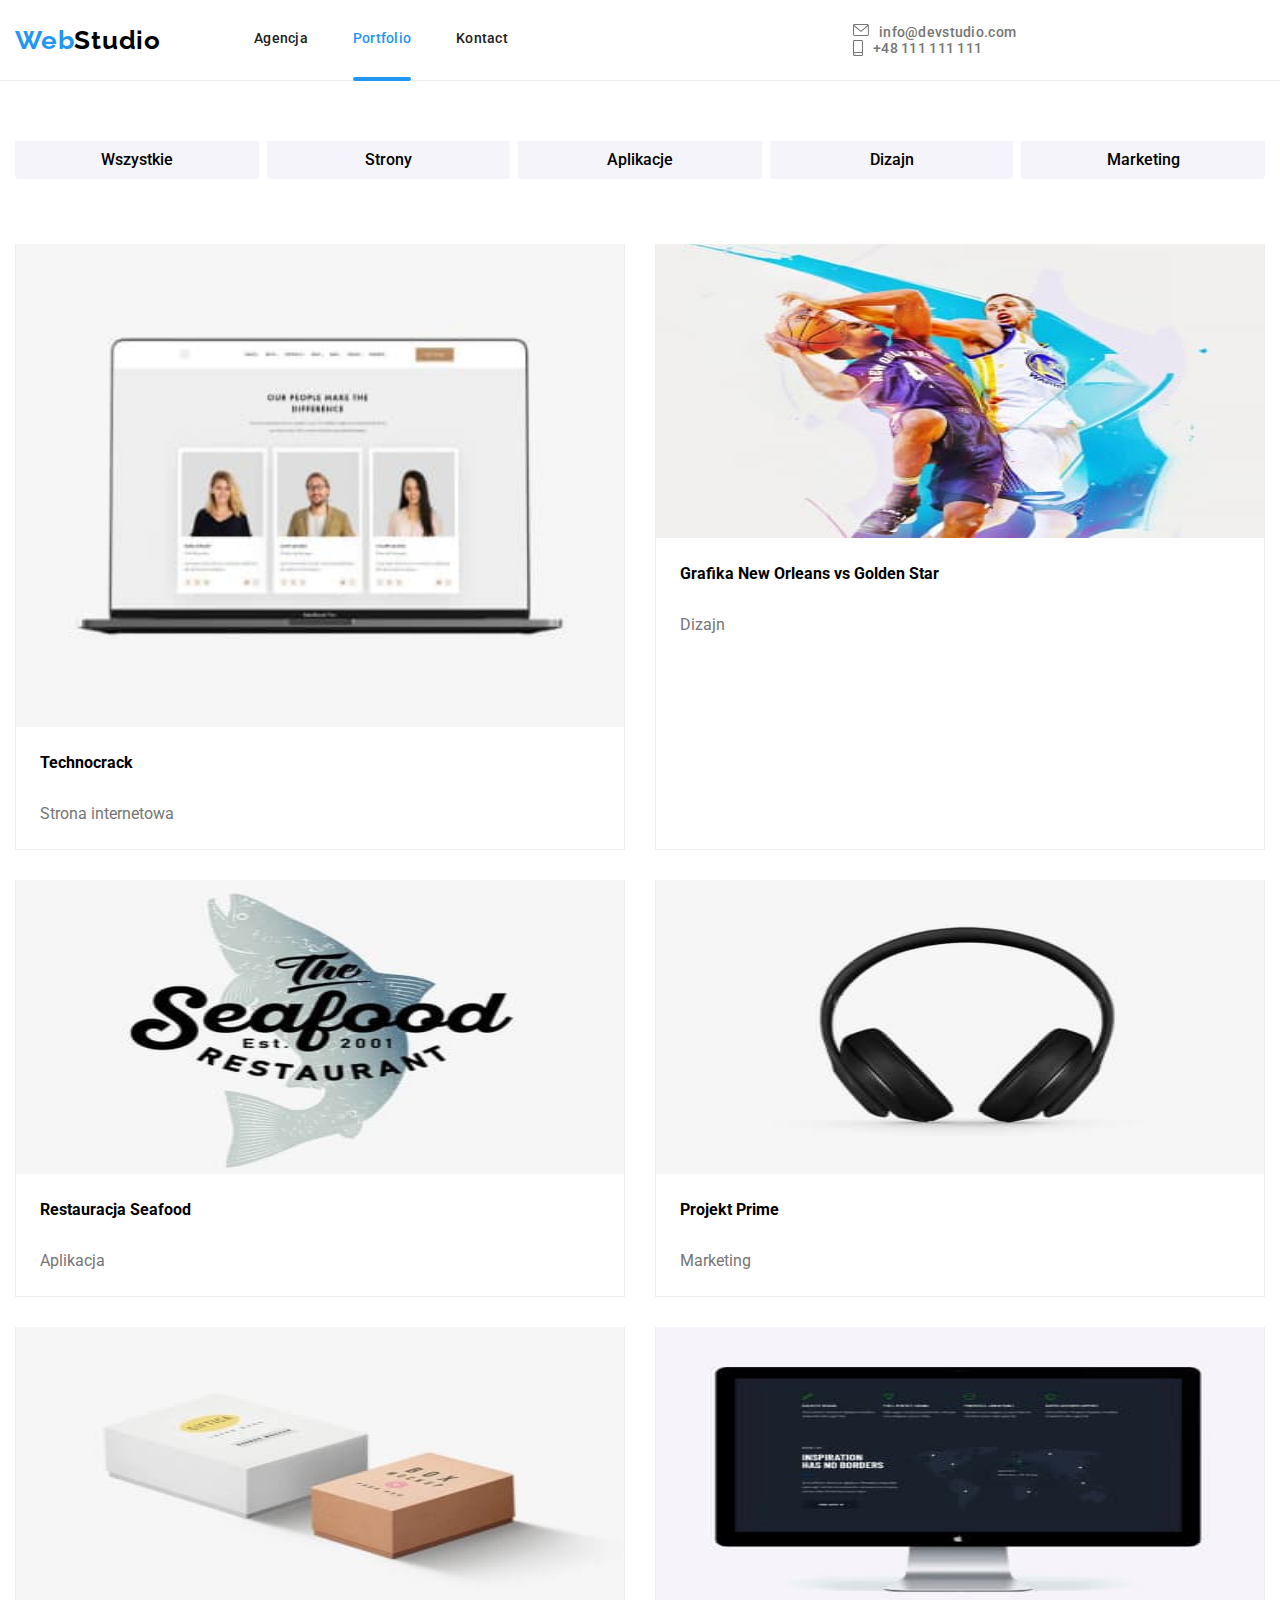
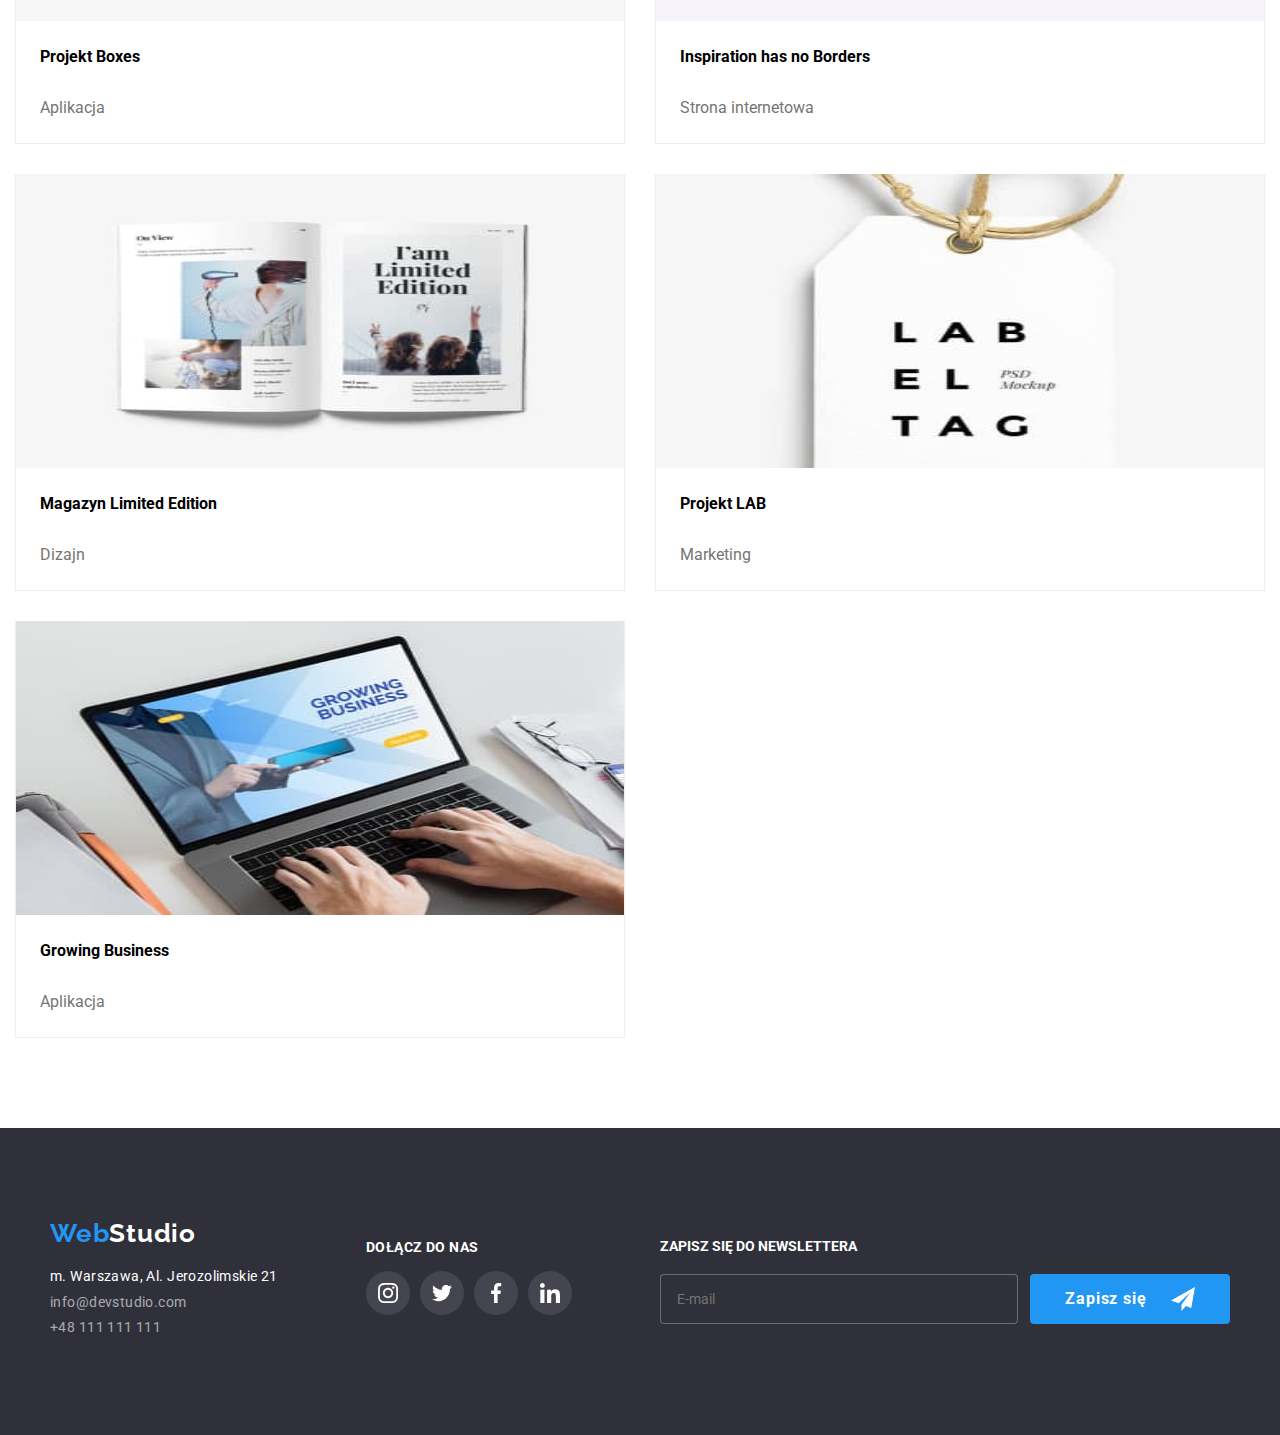
==== commit ebb54ac4: "cdcd" ====
--- a/portfolio.html
+++ b/portfolio.html
@@ -322,8 +322,8 @@
         </div>
       </section>
     </main>
-    <footer class="footer1">
-    <div class="container footer2">
+    <footer class="container footer1">
+    <div class="footer2">
       <div class="footer2 footer2__big">
         <a class="logo-link logo-link--color" href="./index.html">Web<span
             class="logo-link__title logo-link__title--color">Studio</span></a>
--- a/css/main.min.css
+++ b/css/main.min.css
@@ -1 +1 @@
-body{color:#757575;background:var(--white);font-family:"Roboto","raleway",sans-serif;font-weight:400;margin:0}.container{width:100%;margin:0 auto;padding:0 15px}@media screen and (min-width: 768px){.container{width:100%;margin:0 auto;padding:0 15px}}@media screen and (min-width: 1200px){.container{width:100%;margin:0 auto;padding:0 15px}}.section{padding-bottom:60px;padding-top:60px}@media screen and (min-width: 768px){.section{padding-bottom:60px;padding-top:60px}}ul{margin:0;padding:0}h1,h2,h3,h4{margin:0;padding:0}p{margin:0;padding:0}.adres-list{display:none}@media screen and (min-width: 768px){.adres-list{display:flex;flex-wrap:wrap;margin-left:93px;line-height:1.17;padding-left:0%;width:321px;list-style:none}.adres-list__mail{font-weight:500;font-size:14px;letter-spacing:.02em;text-decoration:none;padding-bottom:5px;color:#757575;display:flex;fill:#757575;transition-property:color,fill;transition-duration:250ms;transition-timing-function:cubic-bezier(0.4, 0, 0.2, 1)}.adres-list__mail:hover,.adres-list__mail:focus{color:var(--brand-color);text-decoration:none;fill:var(--color2, #2196f3)}.adres-list__phone{font-weight:500;font-size:14px;letter-spacing:.02em;text-decoration:none;padding-top:5px;color:#757575;display:flex;fill:#757575;transition-property:color,fill;transition-duration:250ms;transition-timing-function:cubic-bezier(0.4, 0, 0.2, 1)}.adres-list__phone:hover,.adres-list__phone:focus{color:var(--brand-color);text-decoration:none;fill:var(--color2, #2196f3)}}@media screen and (min-width: 1200px){.adres-list{margin-left:345px;display:flex;justify-content:space-between;align-items:center;line-height:1.17;padding-left:0%;width:321px;list-style:none}.adres-list li:first-child{margin-right:30px}}.envelope{margin-right:10px}.smartphone{margin-right:10px}.button{background:var(--brand-color);cursor:pointer;font-weight:700;font-size:16px;line-height:1.87;text-align:center;letter-spacing:.06em;color:var(--white);border-radius:4px;border-style:none;height:50px;width:200px;margin-top:30px}.button--modal{margin-left:124px}.button__portfolio{width:100%;font-weight:500;font-family:"Roboto";border-style:none;background:#f5f4fa;line-height:1.62;border-radius:0px 0px 4px 4px;padding:6px 22px 6px 22px;transition-property:color,background-color,box-shadow,border-radius;transition-duration:250ms;transition-timing-function:cubic-bezier(0.4, 0, 0.2, 1)}.button__portfolio:active{background:var(--brand-color)}.button__portfolio:hover,.button__portfolio:focus{color:var(--white);background-color:var(--brand-color);box-shadow:0px 1px 3px rgba(0,0,0,.12),0px 1px 1px rgba(0,0,0,.14),0px 2px 1px rgba(0,0,0,.2);border-radius:0px 0px 4px 4px}.section-buttons{list-style:none;text-align:center;display:flex;flex-wrap:wrap;padding-left:0%;padding-bottom:50px}.section-buttons li{flex-basis:calc((100% - 30px)/3)}.section-buttons li:nth-child(1n+2){margin-left:8px;margin-bottom:15px}.section-buttons li:nth-child(4){margin-left:0px}@media screen and (min-width: 768px){.section-buttons{list-style:none;text-align:center;display:flex;flex-wrap:nowrap;justify-content:center;padding-left:0%;padding-bottom:50px}.section-buttons li:nth-child(1n+2){margin-left:8px}}.cards{list-style:none;display:flex;flex-wrap:wrap;justify-content:space-between;width:100%;padding-left:0px}.cards li:nth-child(-n+6){margin-bottom:30px}.cards__img{display:block;min-width:100%}.cards li{width:100%;border-bottom:1px solid #eee;border-left:1px solid #eee;border-right:1px solid #eee;transition-property:box-shadow,border-radius;transition-duration:250ms;transition-timing-function:cubic-bezier(0.4, 0, 0.2, 1)}.cards li:hover,.cards li:focus{box-shadow:0px 1px 3px rgba(0,0,0,.12),0px 1px 1px rgba(0,0,0,.14),0px 2px 1px rgba(0,0,0,.2);border-radius:0px 0px 4px 4px}.cards__figure{width:100%;background:#fff;margin-inline-start:0px;margin-inline-end:0px;margin-top:0px;margin-bottom:0px;overflow:hidden;position:relative;z-index:1001}.cards__figcaption{background:#fff;padding-top:20px;z-index:1002;position:relative}.cards__figcaption--head{font-family:"Roboto";font-weight:700;color:var(--black);line-height:2;margin-left:24px}.cards__figcaption--text{line-height:1.87;margin-left:24px;padding-bottom:20px}.cards__overlay{position:absolute;top:0;left:0;width:100%;height:100%;background-color:var(--brand-color);opacity:90%;transform:translatey(100%);transition-duration:250ms;transition-property:transform;transition-timing-function:cubic-bezier(0.4, 0, 0.2, 1)}.cards__overlay p{font-size:18px;line-height:1.55;letter-spacing:.03em;color:#fff;padding:49px 24px 49px 24px}.cards__figure:hover .cards__overlay,.cards__figure:focus .cards__overlay{transform:translatey(0)}.figcaption1{font-family:"Roboto";font-weight:700;color:var(--black)}.portfolio-section{display:flex}@media screen and (min-width: 768px){.cards li{width:100%;flex-basis:calc((100% - 30px)/2);margin-bottom:30px}.cards__img{width:100%}}.clients{display:flex;flex-basis:auto;list-style:none;flex-wrap:wrap;justify-content:space-between;width:100%}.clients__client-icon{width:100%;height:92px;border:1px solid #afb1b8;border-radius:4%;cursor:pointer;display:flex;justify-content:center;fill:#afb1b8;transition-property:fill,border,background-color;transition-duration:250ms;transition-timing-function:cubic-bezier(0.4, 0, 0.2, 1)}.clients__client-icon:hover,.clients__client-icon:focus{fill:#2196f3;border:1px solid #2196f3}.clients>li{flex-basis:calc((100% - 30px)/2);margin-bottom:30px}@media screen and (min-width: 768px){.clients{display:flex;width:100%}.clients>li{flex-basis:calc((100% - 30px)/3)}}@media screen and (min-width: 1200px){.clients{display:flex;flex-direction:row;justify-content:space-around}}.description{list-style:none;text-align:left;line-height:1.71;display:flex;flex-wrap:wrap;width:100%;padding-left:0%;margin-top:0px}.description__headline{font-weight:700;line-height:1.17;text-align:center;color:var(--black);margin-bottom:10px}.description__svg{display:flex;flex-direction:column;align-items:center;background-color:#f5f4fa;margin-bottom:30px}.description li{flex:0 0 100%;max-width:100%;text-decoration:none;margin-bottom:30px}.description li:last-child{margin-bottom:0px}@media screen and (min-width: 768px){.description{list-style:none;text-align:left;line-height:1.71;display:flex;flex-wrap:wrap;width:100%;padding-left:0%;margin-top:0px}.description__headline{font-weight:700;line-height:1.17;color:var(--black);margin-bottom:10px}.description li{flex:0 0 50%;max-width:50%;text-decoration:none;padding:15px}}@media screen and (min-width: 1200px){.description{list-style:none;text-align:left;line-height:1.71;display:flex;flex-wrap:wrap;width:100%;padding-left:0%;margin-top:0px}.description__headline{font-weight:700;line-height:1.17;color:var(--black);margin-bottom:10px}.description li{flex:0 0 25%;max-width:25%;text-decoration:none}.description li:nth-child(2n+0){margin-left:30px}}@media screen and (min-width: 1200px){.description{list-style:none;text-align:left;line-height:1.71;display:flex;flex-wrap:nowrap;padding-left:0%;margin-top:0px;margin-bottom:94px}.description__headline{font-weight:700;line-height:1.17;color:var(--black);margin-bottom:10px}.description li{flex:0 0 25%;max-width:25%;text-decoration:none}.description li:nth-child(1n+2){margin-left:30px}}.logo-link{font-family:"Raleway";font-weight:700;font-size:26px;line-height:1.17;letter-spacing:.03em;color:var(--black);text-decoration:none;transition-property:color;transition-duration:250ms;transition-timing-function:cubic-bezier(0.4, 0, 0.2, 1)}.logo-link__title{color:var(--brand-color)}.logo-link__title--color{color:var(--white)}.logo-link:hover,.logo-link:focus{color:var(--brand-color)}.logo-link--color{color:var(--brand-color)}.logo-link--color:hover,.logo-link--color:focus{color:var(--white)}.modal-form{display:flex;flex-direction:column;width:448px;margin:auto;font-size:20px;font-weight:700;color:#000;position:relative}.modal-form__title{text-align:center;margin-top:40px;margin-bottom:12px}.modal-form__label:focus-within svg{fill:var(--brand-color)}.modal-form__label{font-size:12px;font-weight:400}.modal-form__input{height:40px;width:448px;margin-top:4px;margin-bottom:10px;padding-left:42px;border:1px solid #afb1b8;border-radius:4px;transition-property:fill,border;transition-duration:250ms;transition-timing-function:cubic-bezier(0.4, 0, 0.2, 1)}.modal-form__input:focus,.modal-form__input:hover{border:1px solid #2196f3;fill:var(--brand-color);outline:none}.name{position:absolute;top:107px;left:15px}.telefon{position:absolute;top:174.26px;left:14.27px}.modal-email{position:absolute;top:243px;left:13.5px}.input1:checked+.label2::before{background-color:var(--brand-color);background-image:url(../images/vector.svg);background-position:50% 50%;border:none;background-repeat:no-repeat}.visually-hidden{position:absolute;clip:rect(1px, 1px, 1px, 1px);clip:rect(1px 1px 1px 1px);padding:0;border:0;height:1px;width:1px;overflow:hidden}.label2{display:flex;font-size:14px;font-weight:400;color:#757575;margin-top:20px;margin-left:15px;cursor:pointer}.label2::before{display:inline-block;content:"";width:16px;height:16px;border:1px solid #000;border-radius:4px;margin-right:8px;transition-property:background-color,border;transition-duration:250ms;transition-timing-function:cubic-bezier(0.4, 0, 0.2, 1)}.textarea{margin-top:4px;font-size:12px;height:120px;resize:none;padding-top:1rem;padding-left:1rem;border:1px solid #afb1b8;border-radius:4px;transition-property:border;transition-duration:250ms;transition-timing-function:cubic-bezier(0.4, 0, 0.2, 1)}.textarea:focus,.textarea:hover{border:1px solid #2196f3;outline:none}.backdrop{position:fixed;top:0;left:0;width:100%;height:100%;background-color:#e5e5e5;background:rgba(0,0,0,.2);transition:250ms cubic-bezier(0.19, 1, 0.22, 1);transition-property:scale,opacity,transform}.is-hidden{opacity:0;visibility:hidden;pointer-events:none}.close-btn{position:absolute;background-color:#fff;cursor:pointer;top:8px;right:8px;border:1px solid rgba(0,0,0,.1);border-radius:50%}.close-btn,.x{width:30px;height:30px;position:absolute;left:490px;top:8px;background-color:#fff;border:1px solid rgba(0,0,0,.1);border-radius:50%;font-size:15px;display:block;justify-items:center}.modal{position:absolute;width:528px;min-height:581px;left:50%;top:50%;background:#fff;box-shadow:0px 1px 3px rgba(0,0,0,.12),0px 1px 1px rgba(0,0,0,.14),0px 2px 1px rgba(0,0,0,.2);border-radius:4px;transition-property:transform,scale,opacity;transform:translate(-50%, -50%)}.is-hidden .modal{transform:translate(-50%);transition:250ms cubic-bezier(0.19, 1, 0.22, 1)}.navigation{display:none}@media screen and (min-width: 768px){.navigation{display:flex;margin-left:83px}.navigation__list{font-weight:500;font-size:14px;line-height:1.17;letter-spacing:.02em;list-style:none;color:var(--shadow2);text-decoration:none;display:flex;justify-content:space-between;padding-left:0;width:254px;transition:color}.navigation__link{text-decoration:none;color:var(--shadow2);transition-property:color;transition-duration:250ms;transition-timing-function:cubic-bezier(0.4, 0, 0.2, 1)}.navigation__link:hover::after,.navigation__link:focus::after{content:"";display:block;position:relative;border-top:4px solid var(--brand-color);border-radius:2px;top:31px}.navigation__link:hover,.navigation__link:focus{color:var(--brand-color);text-decoration:none}.navigation__link--active{text-decoration:none;color:var(--brand-color)}.navigation__link--active::after{content:"";display:block;position:relative;border-top:4px solid var(--brand-color);border-radius:2px;top:31px}}@media screen and (min-width: 1200px){.navigation{margin-left:93px}}.newsletter{display:flex;flex-direction:column;font-size:14px;font-weight:700;color:var(--white);margin-left:70px}.newsletter-form{height:50px;display:flex;padding-top:20px}.newsletter-form__input{width:358px;height:50px;padding-left:16px;background-color:#2f303a;border:1px solid rgba(255,255,255,.3);border-radius:4px;transition-property:border;transition-duration:250ms;transition-timing-function:cubic-bezier(0.4, 0, 0.2, 1)}.newsletter-form__input:focus,.newsletter-form__input:hover{border:1px solid var(--brand-color);outline:none}.newsletter-form__button{background:var(--brand-color);cursor:pointer;display:flex;justify-content:center;align-items:center;font-weight:700;font-size:16px;line-height:1.87;text-align:center;letter-spacing:.06em;color:var(--white);border-radius:4px;border-style:none;height:50px;width:200px;margin-left:12px}.newsletter-form__send{fill:#fff;margin-left:24px}.newsletter{display:flex;flex-direction:column;align-items:center;margin-left:0%}.newsletter-form{flex-direction:column;align-items:center;justify-content:space-between;height:auto}.newsletter-form__button{margin-left:0%;margin-top:20px}.product{list-style:none;display:flex;justify-content:space-between;padding-left:0%;margin-top:50px}.product li{text-decoration:none;position:relative}.product__box-overlay{width:370px;height:70px;background:rgba(47,48,58,.8);position:absolute;bottom:1%;font-weight:700;font-size:14px;line-height:1.14;justify-content:center;align-items:center;letter-spacing:.03em;text-transform:uppercase;color:#fff;display:flex}.products{display:none}@media screen and (min-width: 1200px){.products{display:block}}.social-list{display:flex;justify-content:center;text-decoration:none;padding-top:16px;padding-bottom:18px}.social-list__link{width:44px;height:44px;display:flex;justify-content:center;align-items:center;border-radius:50%;background-color:#fff;fill:#afb1b8;margin-right:10px;transition-property:fill,background-color,color;transition-duration:250ms;transition-timing-function:cubic-bezier(0.4, 0, 0.2, 1)}.social-list__link:hover,.social-list__link:focus{background-color:#2196f3;fill:#fff}.social-list__link--color{background-color:rgba(255,255,255,.1);fill:#fff}.social-list__icon{width:20px;height:20px;display:flex;color:currentColor;justify-content:center;align-items:center}.team{display:flex;flex-basis:auto;list-style:none;flex-wrap:wrap;width:100%}.team__section{background:#f5f4fa}.team li{flex:0 0 100%;width:100%;text-decoration:none;margin-bottom:30px;background-color:var(--white);box-shadow:0px 1px 3px rgba(0,0,0,.12),0px 1px 1px rgba(0,0,0,.14),0px 2px 1px rgba(0,0,0,.2);border-radius:0px 0px 4px 4px}.team__figure{margin:0 0 0 0;margin-bottom:30px}.team__figure--img{margin-bottom:30px;width:100%}.team__figcaption{display:flex;flex-direction:column;align-items:center;font-weight:500;color:var(--black);line-height:1.17}.team__figcaption--p{font-weight:400;margin-top:10px;color:var(--p)}@media screen and (min-width: 768px){.team{display:flex;flex-wrap:wrap;justify-content:space-between;width:100%;flex-basis:auto}.team li{flex-basis:calc((100% - 30px)/2);text-decoration:none}}@media screen and (min-width: 1200px){.team{display:flex;flex-direction:row;flex-wrap:wrap}}.mobile-menu{display:flex;flex-direction:column;justify-content:space-between;position:fixed;top:0;left:0;width:100vw;height:100vh;padding:48px 40px;background-color:var(--white);z-index:1001;transform:translateX(100%);transition:250ms cubic-bezier(0.4, 0, 0.2, 1)}.mobile-menu.is-open{transform:translateX(0)}.mobile-menu__list{flex-grow:1;list-style:none}.mobile-menu__list--margin-bottom{margin-bottom:64px}.mobile-menu__item--margin-bottom:not(:last-child){margin-bottom:32px}.mobile-menu__link{font-family:"roboto";font-weight:500;font-size:40px;line-height:1.175;letter-spacing:.02em;color:var(--shadow);text-decoration:none;transition:color transform}.mobile-menu__link:hover,.mobile-menu__link:active,.mobile-menu__link:focus{color:var(--brand-color)}.mobile-menu__link--phone{font-size:34px;line-height:1.18;color:var(--brand-color)}.mobile-menu__link--email{font-size:24px;line-height:1.17;color:var(--shadow2)}.mobile-menu__link--current-page{color:var(--brand-color)}.mobile-menu__btn-close{position:absolute;top:10px;right:15px;display:flex;flex-direction:column;justify-content:center;align-items:center;border:none;background-color:rgba(0,0,0,0);width:40px;height:40px;color:var(--brand-color);transition:color transform}.mobile-menu__btn-close:hover,.mobile-menu__btn-close:active,.mobile-menu__btn-close:focus{color:var(--brand-color)}.mobile-menu__icon{width:19px;height:19px;fill:currentColor}.mobile-menu__contact{flex-grow:0}.mobile-menu__social-list{display:flex;flex-wrap:wrap;flex-direction:row;list-style-type:none}.mobile-menu__social-link{display:flex;align-items:center;text-decoration:none;font-family:"roboto";font-style:normal;font-weight:500;font-size:18px;line-height:1.22;letter-spacing:.02em;text-transform:capitalize;color:var(--brand-color)}.mobile-menu__social-icon{height:22px;width:1px;margin:0 10px}@media screen and (min-width: 768px){.mobile-menu{display:none}}.footer2{display:flex;flex-direction:column;align-items:center;justify-content:space-between}.footer-adres-list{align-items:center;justify-content:space-between;list-style:none;text-align:center}.footer-links{margin-left:0;display:flex;flex-direction:column;align-items:center;margin-top:51px;margin-bottom:42px;font-family:"Roboto";font-style:normal;font-weight:700;font-size:14px;line-height:16px;letter-spacing:.03em;color:var(--white)}.footer1{background:var(--shadow);display:flex;flex-direction:column;justify-content:center;padding-top:60px;padding-bottom:60px}.footer-adress{margin-top:20px;font-size:14px;line-height:1.71;letter-spacing:.03em;color:var(--white);display:flex}@media screen and (min-width: 768px){.footer-links{display:flex}.footer2{display:flex;flex-direction:row;justify-content:space-around}.footer2__big{flex-direction:column}.footer-adres-list{list-style:none;line-height:1.17;display:flex;flex-direction:column;justify-content:space-around;padding-left:0%}}.footer-adres-list li{margin-bottom:9px}.mail1{text-decoration:none;color:rgba(255,255,255,.6);transition-property:fill,color;transition-duration:250ms;transition-timing-function:cubic-bezier(0.4, 0, 0.2, 1)}.mail1:hover,.mail1:focus{color:var(--brand-color);text-decoration:none}.phone1{text-decoration:none;color:rgba(255,255,255,.6);transition-property:color,fill;transition-duration:250ms;transition-timing-function:cubic-bezier(0.4, 0, 0.2, 1)}.phone1:hover,.phone1:focus{color:var(--brand-color);text-decoration:none}.section1{min-height:400px;display:flex;max-width:100%;flex-direction:column;align-items:center;justify-content:center;background-image:linear-gradient(rgba(98, 100, 110, 0.4), rgba(98, 100, 110, 0.4)),url("../images/Background480x400.jpg");background-repeat:no-repeat;background-size:cover}@media screen and (min-width: 768px){.section1{min-height:400px;max-width:100%;background-image:linear-gradient(rgba(98, 100, 110, 0.4), rgba(98, 100, 110, 0.4)),url("../images/Background768x400.jpg")}}@media screen and (min-width: 1200px){.section1{height:600px;max-width:100%;background-image:linear-gradient(rgba(98, 100, 110, 0.4), rgba(98, 100, 110, 0.4)),url("../images/Background1600x600.jpg")}}.headline1{font-weight:900;font-size:44px;line-height:1.36;text-align:center;letter-spacing:.06em;text-transform:uppercase;color:var(--white);margin:0}.headline2{color:var(--black);text-align:center;font-weight:700;font-size:36px;line-height:1.17;margin-bottom:50px}.section>.section1{max-width:480px;width:100%;margin:0 auto;padding:0 15px}@media screen and (min-width: 480px)and (max-width: 768px){.section>.section1{max-width:768px;width:100%;margin:0 auto;padding:0 15px}}@media screen and (min-width: 768px)and (max-width: 1200px){.section>.section1{max-width:1600px;width:100%;margin:0 auto;padding:0 15px}}@media screen and (min-width: 1200px){.section>.section1{max-width:1600px;width:100%;margin:0 auto;padding:0 15px}}.header>.container{height:80px;display:flex;align-items:center}.header{background:var(--white);border-bottom:1px solid #ececec}.menu-toggle{position:absolute;right:23px;top:30px;border:none;background:none}@media screen and (min-width: 768px){.menu-toggle{display:none}}.menu{fill:#000}.menu:hover,.menu:focus{fill:var(--brand-color)}@media screen and (min-width: 768px){.hamburger{display:none}}:root{--white: #fff;--brand-color: #2196f3;--black: #000;--shadow: #2f303a;--shadow2: #212121}/*# sourceMappingURL=main.min.css.map */+body{color:#757575;background:var(--white);font-family:"Roboto","raleway",sans-serif;font-weight:400;margin:0}.container{width:100%;margin:0 auto;padding:0 15px}@media screen and (min-width: 768px){.container{width:100%;margin:0 auto;padding:0 15px}}@media screen and (min-width: 1200px){.container{width:100%;margin:0 auto;padding:0 15px}}.section{padding-bottom:60px;padding-top:60px}@media screen and (min-width: 768px){.section{padding-bottom:60px;padding-top:60px}}ul{margin:0;padding:0}h1,h2,h3,h4{margin:0;padding:0}p{margin:0;padding:0}.adres-list{display:none}@media screen and (min-width: 768px){.adres-list{display:flex;flex-wrap:wrap;margin-left:93px;line-height:1.17;padding-left:0%;width:321px;list-style:none}.adres-list__mail{font-weight:500;font-size:14px;letter-spacing:.02em;text-decoration:none;padding-bottom:5px;color:#757575;display:flex;fill:#757575;transition-property:color,fill;transition-duration:250ms;transition-timing-function:cubic-bezier(0.4, 0, 0.2, 1)}.adres-list__mail:hover,.adres-list__mail:focus{color:var(--brand-color);text-decoration:none;fill:var(--color2, #2196f3)}.adres-list__phone{font-weight:500;font-size:14px;letter-spacing:.02em;text-decoration:none;padding-top:5px;color:#757575;display:flex;fill:#757575;transition-property:color,fill;transition-duration:250ms;transition-timing-function:cubic-bezier(0.4, 0, 0.2, 1)}.adres-list__phone:hover,.adres-list__phone:focus{color:var(--brand-color);text-decoration:none;fill:var(--color2, #2196f3)}}@media screen and (min-width: 1200px){.adres-list{margin-left:345px;display:flex;flex-direction:row;justify-content:space-between;align-items:center;line-height:1.17;padding-left:0%;width:321px;list-style:none}.adres-list li:first-child{margin-right:30px}.adres-list__mail{padding:0}.adres-list__phone{padding:0}}.envelope{margin-right:10px}.smartphone{margin-right:10px}.button{background:var(--brand-color);cursor:pointer;font-weight:700;font-size:16px;line-height:1.87;text-align:center;letter-spacing:.06em;color:var(--white);border-radius:4px;border-style:none;height:50px;width:200px;margin-top:30px}.button--modal{margin-left:124px}.button__portfolio{width:100%;font-weight:500;font-family:"Roboto";border-style:none;background:#f5f4fa;line-height:1.62;border-radius:0px 0px 4px 4px;padding:6px 22px 6px 22px;transition-property:color,background-color,box-shadow,border-radius;transition-duration:250ms;transition-timing-function:cubic-bezier(0.4, 0, 0.2, 1)}.button__portfolio:active{background:var(--brand-color)}.button__portfolio:hover,.button__portfolio:focus{color:var(--white);background-color:var(--brand-color);box-shadow:0px 1px 3px rgba(0,0,0,.12),0px 1px 1px rgba(0,0,0,.14),0px 2px 1px rgba(0,0,0,.2);border-radius:0px 0px 4px 4px}.section-buttons{list-style:none;text-align:center;display:flex;flex-wrap:wrap;padding-left:0%;padding-bottom:50px}.section-buttons li{flex-basis:calc((100% - 30px)/3)}.section-buttons li:nth-child(1n+2){margin-left:8px;margin-bottom:15px}.section-buttons li:nth-child(4){margin-left:0px}@media screen and (min-width: 768px){.section-buttons{list-style:none;text-align:center;display:flex;flex-wrap:nowrap;justify-content:center;padding-left:0%;padding-bottom:50px}.section-buttons li:nth-child(1n+2){margin-left:8px}}.cards{list-style:none;display:flex;flex-wrap:wrap;justify-content:space-between;width:100%;padding-left:0px}.cards li:nth-child(-n+6){margin-bottom:30px}.cards__img{display:block;min-width:100%}.cards li{width:100%;border-bottom:1px solid #eee;border-left:1px solid #eee;border-right:1px solid #eee;transition-property:box-shadow,border-radius;transition-duration:250ms;transition-timing-function:cubic-bezier(0.4, 0, 0.2, 1)}.cards li:hover,.cards li:focus{box-shadow:0px 1px 3px rgba(0,0,0,.12),0px 1px 1px rgba(0,0,0,.14),0px 2px 1px rgba(0,0,0,.2);border-radius:0px 0px 4px 4px}.cards__figure{width:100%;background:#fff;margin-inline-start:0px;margin-inline-end:0px;margin-top:0px;margin-bottom:0px;overflow:hidden;position:relative;z-index:1001}.cards__figcaption{background:#fff;padding-top:20px;z-index:1002;position:relative}.cards__figcaption--head{font-family:"Roboto";font-weight:700;color:var(--black);line-height:2;margin-left:24px}.cards__figcaption--text{line-height:1.87;margin-left:24px;padding-bottom:20px}.cards__overlay{position:absolute;top:0;left:0;width:100%;height:100%;background-color:var(--brand-color);opacity:90%;transform:translatey(100%);transition-duration:250ms;transition-property:transform;transition-timing-function:cubic-bezier(0.4, 0, 0.2, 1)}.cards__overlay p{font-size:18px;line-height:1.55;letter-spacing:.03em;color:#fff;padding:49px 24px 49px 24px}.cards__figure:hover .cards__overlay,.cards__figure:focus .cards__overlay{transform:translatey(0)}.figcaption1{font-family:"Roboto";font-weight:700;color:var(--black)}.portfolio-section{display:flex}@media screen and (min-width: 768px){.cards li{width:100%;flex-basis:calc((100% - 30px)/2);margin-bottom:30px}.cards__img{width:100%}}.clients{display:flex;flex-basis:auto;list-style:none;flex-wrap:wrap;justify-content:space-between;width:100%}.clients__client-icon{width:100%;height:92px;border:1px solid #afb1b8;border-radius:4%;cursor:pointer;display:flex;justify-content:center;fill:#afb1b8;transition-property:fill,border,background-color;transition-duration:250ms;transition-timing-function:cubic-bezier(0.4, 0, 0.2, 1)}.clients__client-icon:hover,.clients__client-icon:focus{fill:#2196f3;border:1px solid #2196f3}.clients>li{flex-basis:calc((100% - 30px)/2);margin-bottom:30px}@media screen and (min-width: 768px){.clients{display:flex;width:100%}.clients>li{flex-basis:calc((100% - 30px)/3)}}@media screen and (min-width: 1200px){.clients{display:flex;flex-direction:row;justify-content:space-around}.clients>li{min-width:170px;flex-basis:auto}}.description{list-style:none;text-align:left;line-height:1.71;display:flex;flex-wrap:wrap;width:100%;padding-left:0%;margin-top:0px}.description__headline{font-weight:700;line-height:1.17;text-align:center;color:var(--black);margin-bottom:10px}.description__svg{display:flex;flex-direction:column;align-items:center;background-color:#f5f4fa;margin-bottom:30px}.description li{flex:0 0 100%;max-width:100%;text-decoration:none;margin-bottom:30px}.description li:last-child{margin-bottom:0px}@media screen and (min-width: 768px){.description{list-style:none;text-align:left;line-height:1.71;display:flex;flex-wrap:wrap;width:100%;padding-left:0%;margin-top:0px}.description__headline{font-weight:700;line-height:1.17;color:var(--black);margin-bottom:10px}.description li{flex:0 0 50%;max-width:50%;text-decoration:none;padding:15px}}@media screen and (min-width: 1200px){.description{display:flex;align-items:center;justify-content:space-between;list-style:none;line-height:1.71;padding-left:0%;margin-top:0px;margin-bottom:94px}.description__headline{font-weight:700;line-height:1.17;color:var(--black);margin-bottom:10px}.description li{flex:0 0 25%;max-width:25%;text-decoration:none;padding:15px;margin-bottom:0}}.logo-link{font-family:"Raleway";font-weight:700;font-size:26px;line-height:1.17;letter-spacing:.03em;color:var(--black);text-decoration:none;transition-property:color;transition-duration:250ms;transition-timing-function:cubic-bezier(0.4, 0, 0.2, 1)}.logo-link__title{color:var(--brand-color)}.logo-link__title--color{color:var(--white)}.logo-link:hover,.logo-link:focus{color:var(--brand-color)}.logo-link--color{color:var(--brand-color)}.logo-link--color:hover,.logo-link--color:focus{color:var(--white)}.modal-form{display:flex;flex-direction:column;width:448px;margin:auto;font-size:20px;font-weight:700;color:#000;position:relative}.modal-form__title{text-align:center;margin-top:40px;margin-bottom:12px}.modal-form__label:focus-within svg{fill:var(--brand-color)}.modal-form__label{font-size:12px;font-weight:400}.modal-form__input{height:40px;width:448px;margin-top:4px;margin-bottom:10px;padding-left:42px;border:1px solid #afb1b8;border-radius:4px;transition-property:fill,border;transition-duration:250ms;transition-timing-function:cubic-bezier(0.4, 0, 0.2, 1)}.modal-form__input:focus,.modal-form__input:hover{border:1px solid #2196f3;fill:var(--brand-color);outline:none}.name{position:absolute;top:107px;left:15px}.telefon{position:absolute;top:174.26px;left:14.27px}.modal-email{position:absolute;top:243px;left:13.5px}.input1:checked+.label2::before{background-color:var(--brand-color);background-image:url(../images/vector.svg);background-position:50% 50%;border:none;background-repeat:no-repeat}.visually-hidden{position:absolute;clip:rect(1px, 1px, 1px, 1px);clip:rect(1px 1px 1px 1px);padding:0;border:0;height:1px;width:1px;overflow:hidden}.label2{display:flex;font-size:14px;font-weight:400;color:#757575;margin-top:20px;margin-left:15px;cursor:pointer}.label2::before{display:inline-block;content:"";width:16px;height:16px;border:1px solid #000;border-radius:4px;margin-right:8px;transition-property:background-color,border;transition-duration:250ms;transition-timing-function:cubic-bezier(0.4, 0, 0.2, 1)}.textarea{margin-top:4px;font-size:12px;height:120px;resize:none;padding-top:1rem;padding-left:1rem;border:1px solid #afb1b8;border-radius:4px;transition-property:border;transition-duration:250ms;transition-timing-function:cubic-bezier(0.4, 0, 0.2, 1)}.textarea:focus,.textarea:hover{border:1px solid #2196f3;outline:none}.backdrop{position:fixed;top:0;left:0;width:100%;height:100%;background-color:#e5e5e5;background:rgba(0,0,0,.2);transition:250ms cubic-bezier(0.19, 1, 0.22, 1);transition-property:scale,opacity,transform}.is-hidden{opacity:0;visibility:hidden;pointer-events:none}.close-btn{position:absolute;background-color:#fff;cursor:pointer;top:8px;right:8px;border:1px solid rgba(0,0,0,.1);border-radius:50%}.close-btn,.x{width:30px;height:30px;position:absolute;top:8px;background-color:#fff;border:1px solid rgba(0,0,0,.1);border-radius:50%;font-size:15px;display:block;justify-items:center}.modal{position:absolute;width:450px;min-height:609px;left:50%;top:50%;background:#fff;box-shadow:0px 1px 3px rgba(0,0,0,.12),0px 1px 1px rgba(0,0,0,.14),0px 2px 1px rgba(0,0,0,.2);border-radius:4px;transition-property:transform,scale,opacity;transform:translate(-50%, -50%)}@media screen and (min-width: 768px){.modal{position:absolute;width:450px;min-height:609px;left:50%;top:50%;transform:translate(-50%, -50%)}}@media screen and (min-width: 1200px){.modal{position:absolute;width:528px;min-height:581px;left:50%;top:50%}}.is-hidden .modal{transform:translate(-50%, -50%);transition:250ms cubic-bezier(0.19, 1, 0.22, 1)}.navigation{display:none}@media screen and (min-width: 768px){.navigation{display:flex;margin-left:83px}.navigation__list{font-weight:500;font-size:14px;line-height:1.17;letter-spacing:.02em;list-style:none;color:var(--shadow2);text-decoration:none;display:flex;justify-content:space-between;padding-left:0;width:254px;transition:color}.navigation__link{text-decoration:none;color:var(--shadow2);transition-property:color;transition-duration:250ms;transition-timing-function:cubic-bezier(0.4, 0, 0.2, 1)}.navigation__link:hover::after,.navigation__link:focus::after{content:"";display:block;position:relative;border-top:4px solid var(--brand-color);border-radius:2px;top:31px}.navigation__link:hover,.navigation__link:focus{color:var(--brand-color);text-decoration:none}.navigation__link--active{text-decoration:none;color:var(--brand-color)}.navigation__link--active::after{content:"";display:block;position:relative;border-top:4px solid var(--brand-color);border-radius:2px;top:31px}}@media screen and (min-width: 1200px){.navigation{margin-left:93px}}.newsletter{display:flex;flex-direction:column;font-size:14px;font-weight:700;color:var(--white);margin-left:70px}.newsletter-form{height:50px;display:flex;padding-top:20px}.newsletter-form__input{width:358px;height:50px;padding-left:16px;background-color:#2f303a;border:1px solid rgba(255,255,255,.3);border-radius:4px;transition-property:border;transition-duration:250ms;transition-timing-function:cubic-bezier(0.4, 0, 0.2, 1)}.newsletter-form__input:focus,.newsletter-form__input:hover{border:1px solid var(--brand-color);outline:none}.newsletter-form__button{background:var(--brand-color);cursor:pointer;display:flex;justify-content:center;align-items:center;font-weight:700;font-size:16px;line-height:1.87;text-align:center;letter-spacing:.06em;color:var(--white);border-radius:4px;border-style:none;height:50px;width:200px;margin-left:12px}.newsletter-form__send{fill:#fff;margin-left:24px}.newsletter{display:flex;flex-direction:column;align-items:center;margin-left:0%}.newsletter-form{flex-direction:column;align-items:center;justify-content:space-between;height:auto}.newsletter-form__button{margin-left:0%;margin-top:20px}@media screen and (min-width: 1200px){.newsletter{align-items:flex-start;margin-left:78px;margin-top:50px}.newsletter-form{flex-direction:row;align-items:center}.newsletter-form__button{margin:0;margin-left:12px}}.product{list-style:none;display:flex;justify-content:space-around;padding-left:0%;margin-top:50px}.product li{text-decoration:none;position:relative}.product__box-overlay{width:370px;height:70px;background:rgba(47,48,58,.8);position:absolute;bottom:1%;font-weight:700;font-size:14px;line-height:1.14;justify-content:center;align-items:center;letter-spacing:.03em;text-transform:uppercase;color:#fff;display:flex}.products{display:none}@media screen and (min-width: 1200px){.products{display:block;justify-content:space-between}}.social-list{display:flex;justify-content:center;text-decoration:none;padding-top:16px;padding-bottom:18px}.social-list__link{width:44px;height:44px;display:flex;justify-content:center;align-items:center;border-radius:50%;background-color:#fff;fill:#afb1b8;margin-right:10px;transition-property:fill,background-color,color;transition-duration:250ms;transition-timing-function:cubic-bezier(0.4, 0, 0.2, 1)}.social-list__link:hover,.social-list__link:focus{background-color:#2196f3;fill:#fff}.social-list__link--color{background-color:rgba(255,255,255,.1);fill:#fff}.social-list__icon{width:20px;height:20px;display:flex;color:currentColor;justify-content:center;align-items:center}.team{display:flex;flex-basis:auto;list-style:none;flex-wrap:wrap;width:100%}.team__section{background:#f5f4fa}.team li{flex:0 0 100%;width:100%;text-decoration:none;margin-bottom:30px;background-color:var(--white);box-shadow:0px 1px 3px rgba(0,0,0,.12),0px 1px 1px rgba(0,0,0,.14),0px 2px 1px rgba(0,0,0,.2);border-radius:0px 0px 4px 4px}.team__figure{margin:0 0 0 0;margin-bottom:30px}.team__figure--img{margin-bottom:30px;width:100%}.team__figcaption{display:flex;flex-direction:column;align-items:center;font-weight:500;color:var(--black);line-height:1.17}.team__figcaption--p{font-weight:400;margin-top:10px;color:var(--p)}@media screen and (min-width: 768px){.team{display:flex;flex-wrap:wrap;justify-content:space-between;width:100%;flex-basis:auto}.team li{flex-basis:calc((100% - 30px)/2);text-decoration:none}}@media screen and (min-width: 1200px){.team{display:flex;flex-direction:row;justify-content:space-around}.team li{max-width:270px;max-height:428px;flex-basis:auto;text-decoration:none}}.mobile-menu{display:flex;flex-direction:column;justify-content:space-between;position:fixed;top:0;left:0;width:100vw;height:100vh;padding:48px 40px;background-color:var(--white);z-index:1001;transform:translateX(100%);transition:250ms cubic-bezier(0.4, 0, 0.2, 1)}.mobile-menu.is-open{transform:translateX(0)}.mobile-menu__list{flex-grow:1;list-style:none}.mobile-menu__list--margin-bottom{margin-bottom:64px}.mobile-menu__item--margin-bottom:not(:last-child){margin-bottom:32px}.mobile-menu__link{font-family:"roboto";font-weight:500;font-size:40px;line-height:1.175;letter-spacing:.02em;color:var(--shadow);text-decoration:none;transition:color transform}.mobile-menu__link:hover,.mobile-menu__link:active,.mobile-menu__link:focus{color:var(--brand-color)}.mobile-menu__link--phone{font-size:34px;line-height:1.18;color:var(--brand-color)}.mobile-menu__link--email{font-size:24px;line-height:1.17;color:var(--shadow2)}.mobile-menu__link--current-page{color:var(--brand-color)}.mobile-menu__btn-close{position:absolute;top:10px;right:15px;display:flex;flex-direction:column;justify-content:center;align-items:center;border:none;background-color:rgba(0,0,0,0);width:40px;height:40px;color:var(--brand-color);transition:color transform}.mobile-menu__btn-close:hover,.mobile-menu__btn-close:active,.mobile-menu__btn-close:focus{color:var(--brand-color)}.mobile-menu__icon{width:19px;height:19px;fill:currentColor}.mobile-menu__contact{flex-grow:0}.mobile-menu__social-list{display:flex;flex-wrap:wrap;flex-direction:row;list-style-type:none}.mobile-menu__social-link{display:flex;align-items:center;text-decoration:none;font-family:"roboto";font-style:normal;font-weight:500;font-size:18px;line-height:1.22;letter-spacing:.02em;text-transform:capitalize;color:var(--brand-color)}.mobile-menu__social-icon{height:22px;width:1px;margin:0 10px}@media screen and (min-width: 768px){.mobile-menu{display:none}}.footer2{display:flex;flex-direction:column;align-items:center;justify-content:space-between}.footer-adres-list{align-items:center;justify-content:space-between;list-style:none;text-align:center}.footer-links{margin-left:0;display:flex;flex-direction:column;align-items:center;margin-top:51px;margin-bottom:42px;font-family:"Roboto";font-style:normal;font-weight:700;font-size:14px;line-height:16px;letter-spacing:.03em;color:var(--white)}.footer1{background:var(--shadow);display:flex;flex-direction:column;justify-content:center;padding-top:60px;padding-bottom:60px}.footer-adress{margin-top:20px;font-size:14px;line-height:1.71;letter-spacing:.03em;color:var(--white);display:flex}@media screen and (min-width: 768px){.footer-links{display:flex}.footer2{display:flex;flex-direction:row;justify-content:space-around}.footer2__big{flex-direction:column}.footer-adres-list{list-style:none;line-height:1.17;display:flex;flex-direction:column;justify-content:space-around;padding-left:0%}}.footer-adres-list li{margin-bottom:9px}.mail1{text-decoration:none;color:rgba(255,255,255,.6);transition-property:fill,color;transition-duration:250ms;transition-timing-function:cubic-bezier(0.4, 0, 0.2, 1)}.mail1:hover,.mail1:focus{color:var(--brand-color);text-decoration:none}.phone1{text-decoration:none;color:rgba(255,255,255,.6);transition-property:color,fill;transition-duration:250ms;transition-timing-function:cubic-bezier(0.4, 0, 0.2, 1)}.phone1:hover,.phone1:focus{color:var(--brand-color);text-decoration:none}@media screen and (min-width: 1200px){.footer1{flex-direction:row}.footer2{display:flex;justify-content:flex-start}.footer2__big{flex-direction:column;align-items:flex-start;margin-right:70px}.footer-links{align-items:flex-start}.footer-adress{min-width:246px}.footer-adres-list{width:100%;justify-content:flex-start;align-items:flex-start}.footer-adres-list li{justify-content:flex-start;align-items:flex-start}}.section1{min-height:400px;display:flex;max-width:100%;flex-direction:column;align-items:center;justify-content:center;background-image:linear-gradient(rgba(98, 100, 110, 0.4), rgba(98, 100, 110, 0.4)),url("../images/Background480x400.jpg");background-repeat:no-repeat;background-size:cover}@media screen and (min-width: 768px){.section1{min-height:400px;max-width:100%;background-image:linear-gradient(rgba(98, 100, 110, 0.4), rgba(98, 100, 110, 0.4)),url("../images/Background768x400.jpg")}}@media screen and (min-width: 1200px){.section1{height:600px;max-width:100%;background-image:linear-gradient(rgba(98, 100, 110, 0.4), rgba(98, 100, 110, 0.4)),url("../images/Background1600x600.jpg")}}.headline1{font-weight:900;font-size:44px;line-height:1.36;text-align:center;letter-spacing:.06em;text-transform:uppercase;color:var(--white);margin:0}.headline2{color:var(--black);text-align:center;font-weight:700;font-size:36px;line-height:1.17;margin-bottom:50px}.section>.section1{max-width:480px;width:100%;margin:0 auto;padding:0 15px}@media screen and (min-width: 480px)and (max-width: 768px){.section>.section1{max-width:768px;width:100%;margin:0 auto;padding:0 15px}}@media screen and (min-width: 768px)and (max-width: 1200px){.section>.section1{max-width:1600px;width:100%;margin:0 auto;padding:0 15px}}@media screen and (min-width: 1200px){.section>.section1{max-width:1600px;width:100%;margin:0 auto;padding:0 15px}}.header>.container{height:80px;display:flex;align-items:center}.header{background:var(--white);border-bottom:1px solid #ececec}.menu-toggle{position:absolute;right:23px;top:30px;border:none;background:none}@media screen and (min-width: 768px){.menu-toggle{display:none}}.menu{fill:#000}.menu:hover,.menu:focus{fill:var(--brand-color)}:root{--white: #fff;--brand-color: #2196f3;--black: #000;--shadow: #2f303a;--shadow2: #212121}/*# sourceMappingURL=main.min.css.map */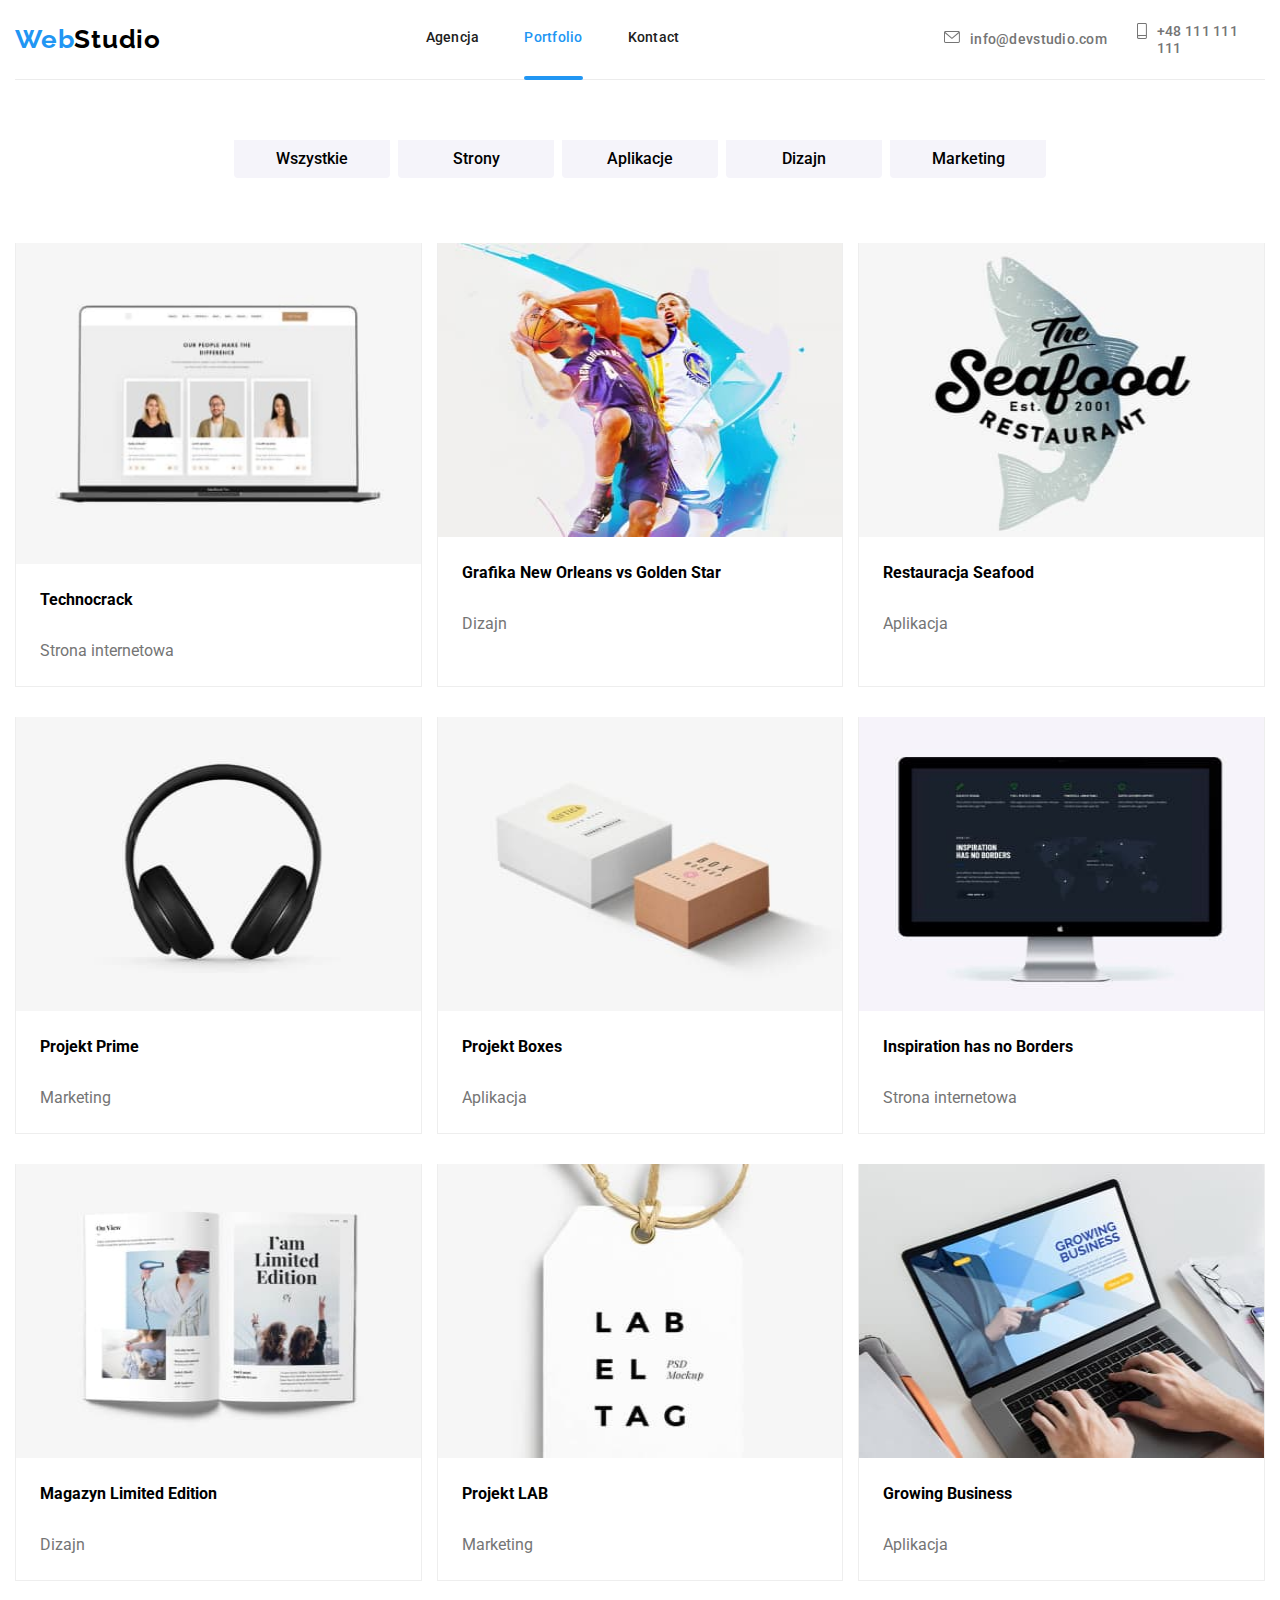
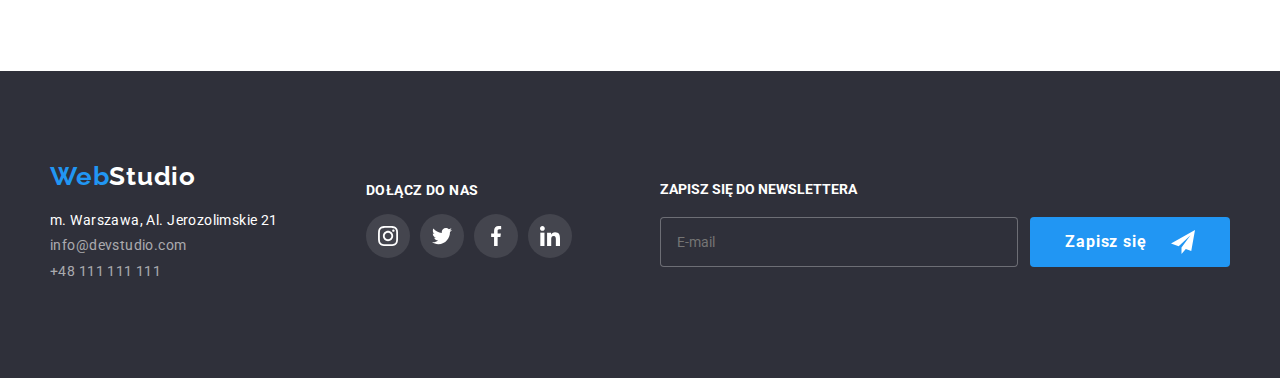
==== commit 73db38dc: "cd1200" ====
--- a/portfolio.html
+++ b/portfolio.html
@@ -16,8 +16,8 @@
     <title>Portfolio</title>
   </head>
   <body>
-    <header class="header">
-    <div class="container">
+    <header class="container">
+    <div class="header">
       <a class="logo-link" href="./index.html"><span class="logo-link__title">Web</span>Studio</a>
       <nav class="navigation">
         <ul class="navigation__list">
--- a/css/main.min.css
+++ b/css/main.min.css
@@ -1 +1 @@
-body{color:#757575;background:var(--white);font-family:"Roboto","raleway",sans-serif;font-weight:400;margin:0}.container{width:100%;margin:0 auto;padding:0 15px}@media screen and (min-width: 768px){.container{width:100%;margin:0 auto;padding:0 15px}}@media screen and (min-width: 1200px){.container{width:100%;margin:0 auto;padding:0 15px}}.section{padding-bottom:60px;padding-top:60px}@media screen and (min-width: 768px){.section{padding-bottom:60px;padding-top:60px}}ul{margin:0;padding:0}h1,h2,h3,h4{margin:0;padding:0}p{margin:0;padding:0}.adres-list{display:none}@media screen and (min-width: 768px){.adres-list{display:flex;flex-wrap:wrap;margin-left:93px;line-height:1.17;padding-left:0%;width:321px;list-style:none}.adres-list__mail{font-weight:500;font-size:14px;letter-spacing:.02em;text-decoration:none;padding-bottom:5px;color:#757575;display:flex;fill:#757575;transition-property:color,fill;transition-duration:250ms;transition-timing-function:cubic-bezier(0.4, 0, 0.2, 1)}.adres-list__mail:hover,.adres-list__mail:focus{color:var(--brand-color);text-decoration:none;fill:var(--color2, #2196f3)}.adres-list__phone{font-weight:500;font-size:14px;letter-spacing:.02em;text-decoration:none;padding-top:5px;color:#757575;display:flex;fill:#757575;transition-property:color,fill;transition-duration:250ms;transition-timing-function:cubic-bezier(0.4, 0, 0.2, 1)}.adres-list__phone:hover,.adres-list__phone:focus{color:var(--brand-color);text-decoration:none;fill:var(--color2, #2196f3)}}@media screen and (min-width: 1200px){.adres-list{margin-left:345px;display:flex;flex-direction:row;justify-content:space-between;align-items:center;line-height:1.17;padding-left:0%;width:321px;list-style:none}.adres-list li:first-child{margin-right:30px}.adres-list__mail{padding:0}.adres-list__phone{padding:0}}.envelope{margin-right:10px}.smartphone{margin-right:10px}.button{background:var(--brand-color);cursor:pointer;font-weight:700;font-size:16px;line-height:1.87;text-align:center;letter-spacing:.06em;color:var(--white);border-radius:4px;border-style:none;height:50px;width:200px;margin-top:30px}.button--modal{margin-left:124px}.button__portfolio{width:100%;font-weight:500;font-family:"Roboto";border-style:none;background:#f5f4fa;line-height:1.62;border-radius:0px 0px 4px 4px;padding:6px 22px 6px 22px;transition-property:color,background-color,box-shadow,border-radius;transition-duration:250ms;transition-timing-function:cubic-bezier(0.4, 0, 0.2, 1)}.button__portfolio:active{background:var(--brand-color)}.button__portfolio:hover,.button__portfolio:focus{color:var(--white);background-color:var(--brand-color);box-shadow:0px 1px 3px rgba(0,0,0,.12),0px 1px 1px rgba(0,0,0,.14),0px 2px 1px rgba(0,0,0,.2);border-radius:0px 0px 4px 4px}.section-buttons{list-style:none;text-align:center;display:flex;flex-wrap:wrap;padding-left:0%;padding-bottom:50px}.section-buttons li{flex-basis:calc((100% - 30px)/3)}.section-buttons li:nth-child(1n+2){margin-left:8px;margin-bottom:15px}.section-buttons li:nth-child(4){margin-left:0px}@media screen and (min-width: 768px){.section-buttons{list-style:none;text-align:center;display:flex;flex-wrap:nowrap;justify-content:center;padding-left:0%;padding-bottom:50px}.section-buttons li:nth-child(1n+2){margin-left:8px}}.cards{list-style:none;display:flex;flex-wrap:wrap;justify-content:space-between;width:100%;padding-left:0px}.cards li:nth-child(-n+6){margin-bottom:30px}.cards__img{display:block;min-width:100%}.cards li{width:100%;border-bottom:1px solid #eee;border-left:1px solid #eee;border-right:1px solid #eee;transition-property:box-shadow,border-radius;transition-duration:250ms;transition-timing-function:cubic-bezier(0.4, 0, 0.2, 1)}.cards li:hover,.cards li:focus{box-shadow:0px 1px 3px rgba(0,0,0,.12),0px 1px 1px rgba(0,0,0,.14),0px 2px 1px rgba(0,0,0,.2);border-radius:0px 0px 4px 4px}.cards__figure{width:100%;background:#fff;margin-inline-start:0px;margin-inline-end:0px;margin-top:0px;margin-bottom:0px;overflow:hidden;position:relative;z-index:1001}.cards__figcaption{background:#fff;padding-top:20px;z-index:1002;position:relative}.cards__figcaption--head{font-family:"Roboto";font-weight:700;color:var(--black);line-height:2;margin-left:24px}.cards__figcaption--text{line-height:1.87;margin-left:24px;padding-bottom:20px}.cards__overlay{position:absolute;top:0;left:0;width:100%;height:100%;background-color:var(--brand-color);opacity:90%;transform:translatey(100%);transition-duration:250ms;transition-property:transform;transition-timing-function:cubic-bezier(0.4, 0, 0.2, 1)}.cards__overlay p{font-size:18px;line-height:1.55;letter-spacing:.03em;color:#fff;padding:49px 24px 49px 24px}.cards__figure:hover .cards__overlay,.cards__figure:focus .cards__overlay{transform:translatey(0)}.figcaption1{font-family:"Roboto";font-weight:700;color:var(--black)}.portfolio-section{display:flex}@media screen and (min-width: 768px){.cards li{width:100%;flex-basis:calc((100% - 30px)/2);margin-bottom:30px}.cards__img{width:100%}}.clients{display:flex;flex-basis:auto;list-style:none;flex-wrap:wrap;justify-content:space-between;width:100%}.clients__client-icon{width:100%;height:92px;border:1px solid #afb1b8;border-radius:4%;cursor:pointer;display:flex;justify-content:center;fill:#afb1b8;transition-property:fill,border,background-color;transition-duration:250ms;transition-timing-function:cubic-bezier(0.4, 0, 0.2, 1)}.clients__client-icon:hover,.clients__client-icon:focus{fill:#2196f3;border:1px solid #2196f3}.clients>li{flex-basis:calc((100% - 30px)/2);margin-bottom:30px}@media screen and (min-width: 768px){.clients{display:flex;width:100%}.clients>li{flex-basis:calc((100% - 30px)/3)}}@media screen and (min-width: 1200px){.clients{display:flex;flex-direction:row;justify-content:space-around}.clients>li{min-width:170px;flex-basis:auto}}.description{list-style:none;text-align:left;line-height:1.71;display:flex;flex-wrap:wrap;width:100%;padding-left:0%;margin-top:0px}.description__headline{font-weight:700;line-height:1.17;text-align:center;color:var(--black);margin-bottom:10px}.description__svg{display:flex;flex-direction:column;align-items:center;background-color:#f5f4fa;margin-bottom:30px}.description li{flex:0 0 100%;max-width:100%;text-decoration:none;margin-bottom:30px}.description li:last-child{margin-bottom:0px}@media screen and (min-width: 768px){.description{list-style:none;text-align:left;line-height:1.71;display:flex;flex-wrap:wrap;width:100%;padding-left:0%;margin-top:0px}.description__headline{font-weight:700;line-height:1.17;color:var(--black);margin-bottom:10px}.description li{flex:0 0 50%;max-width:50%;text-decoration:none;padding:15px}}@media screen and (min-width: 1200px){.description{display:flex;align-items:center;justify-content:space-between;list-style:none;line-height:1.71;padding-left:0%;margin-top:0px;margin-bottom:94px}.description__headline{font-weight:700;line-height:1.17;color:var(--black);margin-bottom:10px}.description li{flex:0 0 25%;max-width:25%;text-decoration:none;padding:15px;margin-bottom:0}}.logo-link{font-family:"Raleway";font-weight:700;font-size:26px;line-height:1.17;letter-spacing:.03em;color:var(--black);text-decoration:none;transition-property:color;transition-duration:250ms;transition-timing-function:cubic-bezier(0.4, 0, 0.2, 1)}.logo-link__title{color:var(--brand-color)}.logo-link__title--color{color:var(--white)}.logo-link:hover,.logo-link:focus{color:var(--brand-color)}.logo-link--color{color:var(--brand-color)}.logo-link--color:hover,.logo-link--color:focus{color:var(--white)}.modal-form{display:flex;flex-direction:column;width:448px;margin:auto;font-size:20px;font-weight:700;color:#000;position:relative}.modal-form__title{text-align:center;margin-top:40px;margin-bottom:12px}.modal-form__label:focus-within svg{fill:var(--brand-color)}.modal-form__label{font-size:12px;font-weight:400}.modal-form__input{height:40px;width:448px;margin-top:4px;margin-bottom:10px;padding-left:42px;border:1px solid #afb1b8;border-radius:4px;transition-property:fill,border;transition-duration:250ms;transition-timing-function:cubic-bezier(0.4, 0, 0.2, 1)}.modal-form__input:focus,.modal-form__input:hover{border:1px solid #2196f3;fill:var(--brand-color);outline:none}.name{position:absolute;top:107px;left:15px}.telefon{position:absolute;top:174.26px;left:14.27px}.modal-email{position:absolute;top:243px;left:13.5px}.input1:checked+.label2::before{background-color:var(--brand-color);background-image:url(../images/vector.svg);background-position:50% 50%;border:none;background-repeat:no-repeat}.visually-hidden{position:absolute;clip:rect(1px, 1px, 1px, 1px);clip:rect(1px 1px 1px 1px);padding:0;border:0;height:1px;width:1px;overflow:hidden}.label2{display:flex;font-size:14px;font-weight:400;color:#757575;margin-top:20px;margin-left:15px;cursor:pointer}.label2::before{display:inline-block;content:"";width:16px;height:16px;border:1px solid #000;border-radius:4px;margin-right:8px;transition-property:background-color,border;transition-duration:250ms;transition-timing-function:cubic-bezier(0.4, 0, 0.2, 1)}.textarea{margin-top:4px;font-size:12px;height:120px;resize:none;padding-top:1rem;padding-left:1rem;border:1px solid #afb1b8;border-radius:4px;transition-property:border;transition-duration:250ms;transition-timing-function:cubic-bezier(0.4, 0, 0.2, 1)}.textarea:focus,.textarea:hover{border:1px solid #2196f3;outline:none}.backdrop{position:fixed;top:0;left:0;width:100%;height:100%;background-color:#e5e5e5;background:rgba(0,0,0,.2);transition:250ms cubic-bezier(0.19, 1, 0.22, 1);transition-property:scale,opacity,transform}.is-hidden{opacity:0;visibility:hidden;pointer-events:none}.close-btn{position:absolute;background-color:#fff;cursor:pointer;top:8px;right:8px;border:1px solid rgba(0,0,0,.1);border-radius:50%}.close-btn,.x{width:30px;height:30px;position:absolute;top:8px;background-color:#fff;border:1px solid rgba(0,0,0,.1);border-radius:50%;font-size:15px;display:block;justify-items:center}.modal{position:absolute;width:450px;min-height:609px;left:50%;top:50%;background:#fff;box-shadow:0px 1px 3px rgba(0,0,0,.12),0px 1px 1px rgba(0,0,0,.14),0px 2px 1px rgba(0,0,0,.2);border-radius:4px;transition-property:transform,scale,opacity;transform:translate(-50%, -50%)}@media screen and (min-width: 768px){.modal{position:absolute;width:450px;min-height:609px;left:50%;top:50%;transform:translate(-50%, -50%)}}@media screen and (min-width: 1200px){.modal{position:absolute;width:528px;min-height:581px;left:50%;top:50%}}.is-hidden .modal{transform:translate(-50%, -50%);transition:250ms cubic-bezier(0.19, 1, 0.22, 1)}.navigation{display:none}@media screen and (min-width: 768px){.navigation{display:flex;margin-left:83px}.navigation__list{font-weight:500;font-size:14px;line-height:1.17;letter-spacing:.02em;list-style:none;color:var(--shadow2);text-decoration:none;display:flex;justify-content:space-between;padding-left:0;width:254px;transition:color}.navigation__link{text-decoration:none;color:var(--shadow2);transition-property:color;transition-duration:250ms;transition-timing-function:cubic-bezier(0.4, 0, 0.2, 1)}.navigation__link:hover::after,.navigation__link:focus::after{content:"";display:block;position:relative;border-top:4px solid var(--brand-color);border-radius:2px;top:31px}.navigation__link:hover,.navigation__link:focus{color:var(--brand-color);text-decoration:none}.navigation__link--active{text-decoration:none;color:var(--brand-color)}.navigation__link--active::after{content:"";display:block;position:relative;border-top:4px solid var(--brand-color);border-radius:2px;top:31px}}@media screen and (min-width: 1200px){.navigation{margin-left:93px}}.newsletter{display:flex;flex-direction:column;font-size:14px;font-weight:700;color:var(--white);margin-left:70px}.newsletter-form{height:50px;display:flex;padding-top:20px}.newsletter-form__input{width:358px;height:50px;padding-left:16px;background-color:#2f303a;border:1px solid rgba(255,255,255,.3);border-radius:4px;transition-property:border;transition-duration:250ms;transition-timing-function:cubic-bezier(0.4, 0, 0.2, 1)}.newsletter-form__input:focus,.newsletter-form__input:hover{border:1px solid var(--brand-color);outline:none}.newsletter-form__button{background:var(--brand-color);cursor:pointer;display:flex;justify-content:center;align-items:center;font-weight:700;font-size:16px;line-height:1.87;text-align:center;letter-spacing:.06em;color:var(--white);border-radius:4px;border-style:none;height:50px;width:200px;margin-left:12px}.newsletter-form__send{fill:#fff;margin-left:24px}.newsletter{display:flex;flex-direction:column;align-items:center;margin-left:0%}.newsletter-form{flex-direction:column;align-items:center;justify-content:space-between;height:auto}.newsletter-form__button{margin-left:0%;margin-top:20px}@media screen and (min-width: 1200px){.newsletter{align-items:flex-start;margin-left:78px;margin-top:50px}.newsletter-form{flex-direction:row;align-items:center}.newsletter-form__button{margin:0;margin-left:12px}}.product{list-style:none;display:flex;justify-content:space-around;padding-left:0%;margin-top:50px}.product li{text-decoration:none;position:relative}.product__box-overlay{width:370px;height:70px;background:rgba(47,48,58,.8);position:absolute;bottom:1%;font-weight:700;font-size:14px;line-height:1.14;justify-content:center;align-items:center;letter-spacing:.03em;text-transform:uppercase;color:#fff;display:flex}.products{display:none}@media screen and (min-width: 1200px){.products{display:block;justify-content:space-between}}.social-list{display:flex;justify-content:center;text-decoration:none;padding-top:16px;padding-bottom:18px}.social-list__link{width:44px;height:44px;display:flex;justify-content:center;align-items:center;border-radius:50%;background-color:#fff;fill:#afb1b8;margin-right:10px;transition-property:fill,background-color,color;transition-duration:250ms;transition-timing-function:cubic-bezier(0.4, 0, 0.2, 1)}.social-list__link:hover,.social-list__link:focus{background-color:#2196f3;fill:#fff}.social-list__link--color{background-color:rgba(255,255,255,.1);fill:#fff}.social-list__icon{width:20px;height:20px;display:flex;color:currentColor;justify-content:center;align-items:center}.team{display:flex;flex-basis:auto;list-style:none;flex-wrap:wrap;width:100%}.team__section{background:#f5f4fa}.team li{flex:0 0 100%;width:100%;text-decoration:none;margin-bottom:30px;background-color:var(--white);box-shadow:0px 1px 3px rgba(0,0,0,.12),0px 1px 1px rgba(0,0,0,.14),0px 2px 1px rgba(0,0,0,.2);border-radius:0px 0px 4px 4px}.team__figure{margin:0 0 0 0;margin-bottom:30px}.team__figure--img{margin-bottom:30px;width:100%}.team__figcaption{display:flex;flex-direction:column;align-items:center;font-weight:500;color:var(--black);line-height:1.17}.team__figcaption--p{font-weight:400;margin-top:10px;color:var(--p)}@media screen and (min-width: 768px){.team{display:flex;flex-wrap:wrap;justify-content:space-between;width:100%;flex-basis:auto}.team li{flex-basis:calc((100% - 30px)/2);text-decoration:none}}@media screen and (min-width: 1200px){.team{display:flex;flex-direction:row;justify-content:space-around}.team li{max-width:270px;max-height:428px;flex-basis:auto;text-decoration:none}}.mobile-menu{display:flex;flex-direction:column;justify-content:space-between;position:fixed;top:0;left:0;width:100vw;height:100vh;padding:48px 40px;background-color:var(--white);z-index:1001;transform:translateX(100%);transition:250ms cubic-bezier(0.4, 0, 0.2, 1)}.mobile-menu.is-open{transform:translateX(0)}.mobile-menu__list{flex-grow:1;list-style:none}.mobile-menu__list--margin-bottom{margin-bottom:64px}.mobile-menu__item--margin-bottom:not(:last-child){margin-bottom:32px}.mobile-menu__link{font-family:"roboto";font-weight:500;font-size:40px;line-height:1.175;letter-spacing:.02em;color:var(--shadow);text-decoration:none;transition:color transform}.mobile-menu__link:hover,.mobile-menu__link:active,.mobile-menu__link:focus{color:var(--brand-color)}.mobile-menu__link--phone{font-size:34px;line-height:1.18;color:var(--brand-color)}.mobile-menu__link--email{font-size:24px;line-height:1.17;color:var(--shadow2)}.mobile-menu__link--current-page{color:var(--brand-color)}.mobile-menu__btn-close{position:absolute;top:10px;right:15px;display:flex;flex-direction:column;justify-content:center;align-items:center;border:none;background-color:rgba(0,0,0,0);width:40px;height:40px;color:var(--brand-color);transition:color transform}.mobile-menu__btn-close:hover,.mobile-menu__btn-close:active,.mobile-menu__btn-close:focus{color:var(--brand-color)}.mobile-menu__icon{width:19px;height:19px;fill:currentColor}.mobile-menu__contact{flex-grow:0}.mobile-menu__social-list{display:flex;flex-wrap:wrap;flex-direction:row;list-style-type:none}.mobile-menu__social-link{display:flex;align-items:center;text-decoration:none;font-family:"roboto";font-style:normal;font-weight:500;font-size:18px;line-height:1.22;letter-spacing:.02em;text-transform:capitalize;color:var(--brand-color)}.mobile-menu__social-icon{height:22px;width:1px;margin:0 10px}@media screen and (min-width: 768px){.mobile-menu{display:none}}.footer2{display:flex;flex-direction:column;align-items:center;justify-content:space-between}.footer-adres-list{align-items:center;justify-content:space-between;list-style:none;text-align:center}.footer-links{margin-left:0;display:flex;flex-direction:column;align-items:center;margin-top:51px;margin-bottom:42px;font-family:"Roboto";font-style:normal;font-weight:700;font-size:14px;line-height:16px;letter-spacing:.03em;color:var(--white)}.footer1{background:var(--shadow);display:flex;flex-direction:column;justify-content:center;padding-top:60px;padding-bottom:60px}.footer-adress{margin-top:20px;font-size:14px;line-height:1.71;letter-spacing:.03em;color:var(--white);display:flex}@media screen and (min-width: 768px){.footer-links{display:flex}.footer2{display:flex;flex-direction:row;justify-content:space-around}.footer2__big{flex-direction:column}.footer-adres-list{list-style:none;line-height:1.17;display:flex;flex-direction:column;justify-content:space-around;padding-left:0%}}.footer-adres-list li{margin-bottom:9px}.mail1{text-decoration:none;color:rgba(255,255,255,.6);transition-property:fill,color;transition-duration:250ms;transition-timing-function:cubic-bezier(0.4, 0, 0.2, 1)}.mail1:hover,.mail1:focus{color:var(--brand-color);text-decoration:none}.phone1{text-decoration:none;color:rgba(255,255,255,.6);transition-property:color,fill;transition-duration:250ms;transition-timing-function:cubic-bezier(0.4, 0, 0.2, 1)}.phone1:hover,.phone1:focus{color:var(--brand-color);text-decoration:none}@media screen and (min-width: 1200px){.footer1{flex-direction:row}.footer2{display:flex;justify-content:flex-start}.footer2__big{flex-direction:column;align-items:flex-start;margin-right:70px}.footer-links{align-items:flex-start}.footer-adress{min-width:246px}.footer-adres-list{width:100%;justify-content:flex-start;align-items:flex-start}.footer-adres-list li{justify-content:flex-start;align-items:flex-start}}.section1{min-height:400px;display:flex;max-width:100%;flex-direction:column;align-items:center;justify-content:center;background-image:linear-gradient(rgba(98, 100, 110, 0.4), rgba(98, 100, 110, 0.4)),url("../images/Background480x400.jpg");background-repeat:no-repeat;background-size:cover}@media screen and (min-width: 768px){.section1{min-height:400px;max-width:100%;background-image:linear-gradient(rgba(98, 100, 110, 0.4), rgba(98, 100, 110, 0.4)),url("../images/Background768x400.jpg")}}@media screen and (min-width: 1200px){.section1{height:600px;max-width:100%;background-image:linear-gradient(rgba(98, 100, 110, 0.4), rgba(98, 100, 110, 0.4)),url("../images/Background1600x600.jpg")}}.headline1{font-weight:900;font-size:44px;line-height:1.36;text-align:center;letter-spacing:.06em;text-transform:uppercase;color:var(--white);margin:0}.headline2{color:var(--black);text-align:center;font-weight:700;font-size:36px;line-height:1.17;margin-bottom:50px}.section>.section1{max-width:480px;width:100%;margin:0 auto;padding:0 15px}@media screen and (min-width: 480px)and (max-width: 768px){.section>.section1{max-width:768px;width:100%;margin:0 auto;padding:0 15px}}@media screen and (min-width: 768px)and (max-width: 1200px){.section>.section1{max-width:1600px;width:100%;margin:0 auto;padding:0 15px}}@media screen and (min-width: 1200px){.section>.section1{max-width:1600px;width:100%;margin:0 auto;padding:0 15px}}.header>.container{height:80px;display:flex;align-items:center}.header{background:var(--white);border-bottom:1px solid #ececec}.menu-toggle{position:absolute;right:23px;top:30px;border:none;background:none}@media screen and (min-width: 768px){.menu-toggle{display:none}}.menu{fill:#000}.menu:hover,.menu:focus{fill:var(--brand-color)}:root{--white: #fff;--brand-color: #2196f3;--black: #000;--shadow: #2f303a;--shadow2: #212121}/*# sourceMappingURL=main.min.css.map */+body{color:#757575;background:var(--white);font-family:"Roboto","raleway",sans-serif;font-weight:400;margin:0}.container{width:100%;margin:0 auto;padding:0 15px}@media screen and (min-width: 768px){.container{width:100%;margin:0 auto;padding:0 15px}}@media screen and (min-width: 1200px){.container{width:100%;margin:0 auto;padding:0 15px}}.section{padding-bottom:60px;padding-top:60px}@media screen and (min-width: 768px){.section{padding-bottom:60px;padding-top:60px}}ul{margin:0;padding:0}h1,h2,h3,h4{margin:0;padding:0}p{margin:0;padding:0}.adres-list{display:none}@media screen and (min-width: 768px){.adres-list{display:flex;flex-direction:column;line-height:1.17;padding-left:0%;list-style:none}.adres-list__mail{font-weight:500;font-size:14px;letter-spacing:.02em;text-decoration:none;padding-bottom:5px;color:#757575;display:flex;fill:#757575;transition-property:color,fill;transition-duration:250ms;transition-timing-function:cubic-bezier(0.4, 0, 0.2, 1)}.adres-list__mail:hover,.adres-list__mail:focus{color:var(--brand-color);text-decoration:none;fill:var(--color2, #2196f3)}.adres-list__phone{font-weight:500;font-size:14px;letter-spacing:.02em;text-decoration:none;padding-top:5px;color:#757575;display:flex;fill:#757575;transition-property:color,fill;transition-duration:250ms;transition-timing-function:cubic-bezier(0.4, 0, 0.2, 1)}.adres-list__phone:hover,.adres-list__phone:focus{color:var(--brand-color);text-decoration:none;fill:var(--color2, #2196f3)}}@media screen and (min-width: 1200px){.adres-list{display:flex;flex-direction:row;justify-content:space-between;align-items:center;line-height:1.17;padding-left:0%;width:321px;list-style:none}.adres-list li:first-child{margin-right:30px}.adres-list__mail{padding:0}.adres-list__phone{padding:0}}.envelope{margin-right:10px}.smartphone{margin-right:10px}.button{background:var(--brand-color);cursor:pointer;font-weight:700;font-size:16px;line-height:1.87;text-align:center;letter-spacing:.06em;color:var(--white);border-radius:4px;border-style:none;height:50px;width:200px;margin-top:30px}.button--modal{margin-left:124px}.button__portfolio{width:100%;font-weight:500;font-family:"Roboto";border-style:none;background:#f5f4fa;line-height:1.62;border-radius:0px 0px 4px 4px;padding:6px 22px 6px 22px;transition-property:color,background-color,box-shadow,border-radius;transition-duration:250ms;transition-timing-function:cubic-bezier(0.4, 0, 0.2, 1)}.button__portfolio:active{background:var(--brand-color)}.button__portfolio:hover,.button__portfolio:focus{color:var(--white);background-color:var(--brand-color);box-shadow:0px 1px 3px rgba(0,0,0,.12),0px 1px 1px rgba(0,0,0,.14),0px 2px 1px rgba(0,0,0,.2);border-radius:0px 0px 4px 4px}.section-buttons{list-style:none;text-align:center;display:flex;flex-wrap:wrap;padding-left:0%;padding-bottom:50px}.section-buttons li{flex-basis:calc((100% - 30px)/3)}.section-buttons li:nth-child(1n+2){margin-left:8px;margin-bottom:15px}.section-buttons li:nth-child(4){margin-left:0px}@media screen and (min-width: 768px){.section-buttons{list-style:none;text-align:center;display:flex;flex-wrap:nowrap;justify-content:center;padding-left:0%;padding-bottom:50px}.section-buttons li:nth-child(1n+2){margin-left:8px}}@media screen and (min-width: 1200px){.section-buttons{text-align:center;display:flex;flex-wrap:nowrap;justify-content:center;padding-left:0%;padding-bottom:50px}.section-buttons li:nth-child(1n+2){margin-left:8px}.section-buttons li{flex-basis:calc((100% - 314px)/6)}}.cards{list-style:none;display:flex;flex-wrap:wrap;justify-content:space-between;width:100%;padding-left:0px}.cards li:nth-child(-n+6){margin-bottom:30px}.cards__img{display:block;min-width:100%}.cards li{width:100%;border-bottom:1px solid #eee;border-left:1px solid #eee;border-right:1px solid #eee;transition-property:box-shadow,border-radius;transition-duration:250ms;transition-timing-function:cubic-bezier(0.4, 0, 0.2, 1)}.cards li:hover,.cards li:focus{box-shadow:0px 1px 3px rgba(0,0,0,.12),0px 1px 1px rgba(0,0,0,.14),0px 2px 1px rgba(0,0,0,.2);border-radius:0px 0px 4px 4px}.cards__figure{width:100%;background:#fff;margin-inline-start:0px;margin-inline-end:0px;margin-top:0px;margin-bottom:0px;overflow:hidden;position:relative;z-index:1001}.cards__figcaption{background:#fff;padding-top:20px;z-index:1002;position:relative}.cards__figcaption--head{font-family:"Roboto";font-weight:700;color:var(--black);line-height:2;margin-left:24px}.cards__figcaption--text{line-height:1.87;margin-left:24px;padding-bottom:20px}.cards__overlay{position:absolute;top:0;left:0;width:100%;height:100%;background-color:var(--brand-color);opacity:90%;transform:translatey(100%);transition-duration:250ms;transition-property:transform;transition-timing-function:cubic-bezier(0.4, 0, 0.2, 1)}.cards__overlay p{font-size:18px;line-height:1.55;letter-spacing:.03em;color:#fff;padding:49px 24px 49px 24px}.cards__figure:hover .cards__overlay,.cards__figure:focus .cards__overlay{transform:translatey(0)}.figcaption1{font-family:"Roboto";font-weight:700;color:var(--black)}.portfolio-section{display:flex}@media screen and (min-width: 768px){.cards li{width:100%;flex-basis:calc((100% - 30px)/2);margin-bottom:30px}.cards__img{width:100%}}@media screen and (min-width: 1200px){.cards li{width:100%;flex-basis:calc((100% - 30px)/3);margin-bottom:30px}.cards__img{width:100%}}.clients{display:flex;flex-basis:auto;list-style:none;flex-wrap:wrap;justify-content:space-between;width:100%}.clients__client-icon{width:100%;height:92px;border:1px solid #afb1b8;border-radius:4%;cursor:pointer;display:flex;justify-content:center;fill:#afb1b8;transition-property:fill,border,background-color;transition-duration:250ms;transition-timing-function:cubic-bezier(0.4, 0, 0.2, 1)}.clients__client-icon:hover,.clients__client-icon:focus{fill:#2196f3;border:1px solid #2196f3}.clients>li{flex-basis:calc((100% - 30px)/2);margin-bottom:30px}@media screen and (min-width: 768px){.clients{display:flex;width:100%}.clients>li{flex-basis:calc((100% - 30px)/3)}}@media screen and (min-width: 1200px){.clients{display:flex;flex-direction:row;justify-content:space-around}.clients>li{min-width:170px;flex-basis:auto}}.description{list-style:none;text-align:left;line-height:1.71;display:flex;flex-wrap:wrap;width:100%;padding-left:0%;margin-top:0px}.description__headline{font-weight:700;line-height:1.17;text-align:center;color:var(--black);margin-bottom:10px}.description__svg{display:flex;flex-direction:column;align-items:center;background-color:#f5f4fa;margin-bottom:30px}.description li{flex:0 0 100%;max-width:100%;text-decoration:none;margin-bottom:30px}.description li:last-child{margin-bottom:0px}@media screen and (min-width: 768px){.description{list-style:none;text-align:left;line-height:1.71;display:flex;flex-wrap:wrap;width:100%;padding-left:0%;margin-top:0px}.description__headline{font-weight:700;line-height:1.17;color:var(--black);margin-bottom:10px}.description li{flex:0 0 50%;max-width:50%;text-decoration:none;padding:15px}}@media screen and (min-width: 1200px){.description{display:flex;align-items:center;justify-content:space-between;list-style:none;line-height:1.71;padding-left:0%;margin-top:0px;margin-bottom:94px}.description__headline{font-weight:700;line-height:1.17;color:var(--black);margin-bottom:10px}.description li{flex:0 0 25%;max-width:25%;text-decoration:none;padding:15px;margin-bottom:0}}.logo-link{font-family:"Raleway";font-weight:700;font-size:24px;line-height:1.17;letter-spacing:.03em;color:var(--black);text-decoration:none;transition-property:color;transition-duration:250ms;transition-timing-function:cubic-bezier(0.4, 0, 0.2, 1)}.logo-link__title{color:var(--brand-color)}.logo-link__title--color{color:var(--white)}.logo-link:hover,.logo-link:focus{color:var(--brand-color)}.logo-link--color{color:var(--brand-color)}.logo-link--color:hover,.logo-link--color:focus{color:var(--white)}@media screen and (min-width: 768px){.logo-link{font-size:26px}}.modal-form{display:flex;flex-direction:column;width:448px;margin:auto;font-size:20px;font-weight:700;color:#000;position:relative}.modal-form__title{text-align:center;margin-top:40px;margin-bottom:12px}.modal-form__label:focus-within svg{fill:var(--brand-color)}.modal-form__label{font-size:12px;font-weight:400}.modal-form__input{height:40px;width:448px;margin-top:4px;margin-bottom:10px;padding-left:42px;border:1px solid #afb1b8;border-radius:4px;transition-property:fill,border;transition-duration:250ms;transition-timing-function:cubic-bezier(0.4, 0, 0.2, 1)}.modal-form__input:focus,.modal-form__input:hover{border:1px solid #2196f3;fill:var(--brand-color);outline:none}.name{position:absolute;top:107px;left:15px}.telefon{position:absolute;top:174.26px;left:14.27px}.modal-email{position:absolute;top:243px;left:13.5px}.input1:checked+.label2::before{background-color:var(--brand-color);background-image:url(../images/vector.svg);background-position:50% 50%;border:none;background-repeat:no-repeat}.visually-hidden{position:absolute;clip:rect(1px, 1px, 1px, 1px);clip:rect(1px 1px 1px 1px);padding:0;border:0;height:1px;width:1px;overflow:hidden}.label2{display:flex;font-size:14px;font-weight:400;color:#757575;margin-top:20px;margin-left:15px;cursor:pointer}.label2::before{display:inline-block;content:"";width:16px;height:16px;border:1px solid #000;border-radius:4px;margin-right:8px;transition-property:background-color,border;transition-duration:250ms;transition-timing-function:cubic-bezier(0.4, 0, 0.2, 1)}.textarea{margin-top:4px;font-size:12px;height:120px;resize:none;padding-top:1rem;padding-left:1rem;border:1px solid #afb1b8;border-radius:4px;transition-property:border;transition-duration:250ms;transition-timing-function:cubic-bezier(0.4, 0, 0.2, 1)}.textarea:focus,.textarea:hover{border:1px solid #2196f3;outline:none}.backdrop{position:fixed;top:0;left:0;width:100%;height:100%;background-color:#e5e5e5;background:rgba(0,0,0,.2);transition:250ms cubic-bezier(0.19, 1, 0.22, 1);transition-property:scale,opacity,transform}.is-hidden{opacity:0;visibility:hidden;pointer-events:none}.close-btn{position:absolute;background-color:#fff;cursor:pointer;top:8px;right:8px;border:1px solid rgba(0,0,0,.1);border-radius:50%}.close-btn,.x{width:30px;height:30px;position:absolute;top:8px;background-color:#fff;border:1px solid rgba(0,0,0,.1);border-radius:50%;font-size:15px;display:block;justify-items:center}.modal{position:absolute;width:450px;min-height:609px;left:50%;top:50%;background:#fff;box-shadow:0px 1px 3px rgba(0,0,0,.12),0px 1px 1px rgba(0,0,0,.14),0px 2px 1px rgba(0,0,0,.2);border-radius:4px;transition-property:transform,scale,opacity;transform:translate(-50%, -50%)}@media screen and (min-width: 768px){.modal{position:absolute;width:450px;min-height:609px;left:50%;top:50%;transform:translate(-50%, -50%)}}@media screen and (min-width: 1200px){.modal{position:absolute;width:528px;min-height:581px;left:50%;top:50%}}.is-hidden .modal{transform:translate(-50%, -50%);transition:250ms cubic-bezier(0.19, 1, 0.22, 1)}.navigation{display:none}@media screen and (min-width: 768px){.navigation{display:flex}.navigation__list{font-weight:500;font-size:14px;line-height:1.17;letter-spacing:.02em;list-style:none;color:var(--shadow2);text-decoration:none;display:flex;justify-content:space-between;padding-left:0;width:254px;transition:color}.navigation__link{text-decoration:none;color:var(--shadow2);transition-property:color;transition-duration:250ms;transition-timing-function:cubic-bezier(0.4, 0, 0.2, 1)}.navigation__link:hover::after,.navigation__link:focus::after{content:"";display:block;position:relative;border-top:4px solid var(--brand-color);border-radius:2px;top:30px}.navigation__link:hover,.navigation__link:focus{color:var(--brand-color);text-decoration:none}.navigation__link--active{text-decoration:none;color:var(--brand-color)}.navigation__link--active::after{content:"";display:block;position:relative;border-top:4px solid var(--brand-color);border-radius:2px;top:30px}}.newsletter{display:flex;flex-direction:column;font-size:14px;font-weight:700;color:var(--white);margin-left:70px}.newsletter-form{height:50px;display:flex;padding-top:20px}.newsletter-form__input{width:358px;height:50px;padding-left:16px;background-color:#2f303a;border:1px solid rgba(255,255,255,.3);border-radius:4px;transition-property:border;transition-duration:250ms;transition-timing-function:cubic-bezier(0.4, 0, 0.2, 1)}.newsletter-form__input:focus,.newsletter-form__input:hover{border:1px solid var(--brand-color);outline:none}.newsletter-form__button{background:var(--brand-color);cursor:pointer;display:flex;justify-content:center;align-items:center;font-weight:700;font-size:16px;line-height:1.87;text-align:center;letter-spacing:.06em;color:var(--white);border-radius:4px;border-style:none;height:50px;width:200px;margin-left:12px}.newsletter-form__send{fill:#fff;margin-left:24px}.newsletter{display:flex;flex-direction:column;align-items:center;margin-left:0%}.newsletter-form{flex-direction:column;align-items:center;justify-content:space-between;height:auto}.newsletter-form__button{margin-left:0%;margin-top:20px}@media screen and (min-width: 1200px){.newsletter{align-items:flex-start;margin-left:78px;margin-top:50px}.newsletter-form{flex-direction:row;align-items:center}.newsletter-form__button{margin:0;margin-left:12px}}.product{list-style:none;display:flex;justify-content:space-around;padding-left:0%;margin-top:50px}.product li{text-decoration:none;position:relative}.product__box-overlay{width:370px;height:70px;background:rgba(47,48,58,.8);position:absolute;bottom:1%;font-weight:700;font-size:14px;line-height:1.14;justify-content:center;align-items:center;letter-spacing:.03em;text-transform:uppercase;color:#fff;display:flex}.products{display:none}@media screen and (min-width: 1200px){.products{display:block;justify-content:space-between}}.social-list{display:flex;justify-content:center;text-decoration:none;padding-top:16px;padding-bottom:18px}.social-list__link{width:44px;height:44px;display:flex;justify-content:center;align-items:center;border-radius:50%;background-color:#fff;fill:#afb1b8;margin-right:10px;transition-property:fill,background-color,color;transition-duration:250ms;transition-timing-function:cubic-bezier(0.4, 0, 0.2, 1)}.social-list__link:hover,.social-list__link:focus{background-color:#2196f3;fill:#fff}.social-list__link--color{background-color:rgba(255,255,255,.1);fill:#fff}.social-list__icon{width:20px;height:20px;display:flex;color:currentColor;justify-content:center;align-items:center}.team{display:flex;flex-basis:auto;list-style:none;flex-wrap:wrap;width:100%}.team__section{background:#f5f4fa}.team li{flex:0 0 100%;width:100%;text-decoration:none;margin-bottom:30px;background-color:var(--white);box-shadow:0px 1px 3px rgba(0,0,0,.12),0px 1px 1px rgba(0,0,0,.14),0px 2px 1px rgba(0,0,0,.2);border-radius:0px 0px 4px 4px}.team__figure{margin:0 0 0 0;margin-bottom:30px}.team__figure--img{margin-bottom:30px;width:100%}.team__figcaption{display:flex;flex-direction:column;align-items:center;font-weight:500;color:var(--black);line-height:1.17}.team__figcaption--p{font-weight:400;margin-top:10px;color:var(--p)}@media screen and (min-width: 768px){.team{display:flex;flex-wrap:wrap;justify-content:space-between;width:100%;flex-basis:auto}.team li{flex-basis:calc((100% - 30px)/2);text-decoration:none}}@media screen and (min-width: 1200px){.team{display:flex;flex-direction:row;justify-content:space-around}.team li{max-width:270px;max-height:428px;flex-basis:auto;text-decoration:none}}.mobile-menu{display:flex;flex-direction:column;justify-content:space-between;position:fixed;top:0;left:0;width:100vw;height:100vh;padding:48px 40px;background-color:var(--white);z-index:1001;transform:translateX(100%);transition:250ms cubic-bezier(0.4, 0, 0.2, 1)}.mobile-menu.is-open{transform:translateX(0)}.mobile-menu__list{flex-grow:1;list-style:none}.mobile-menu__list--margin-bottom{margin-bottom:64px}.mobile-menu__item--margin-bottom:not(:last-child){margin-bottom:32px}.mobile-menu__link{font-family:"roboto";font-weight:500;font-size:40px;line-height:1.175;letter-spacing:.02em;color:var(--shadow);text-decoration:none;transition:color transform}.mobile-menu__link:hover,.mobile-menu__link:active,.mobile-menu__link:focus{color:var(--brand-color)}.mobile-menu__link--phone{font-size:34px;line-height:1.18;color:var(--brand-color)}.mobile-menu__link--email{font-size:24px;line-height:1.17;color:var(--shadow2)}.mobile-menu__link--current-page{color:var(--brand-color)}.mobile-menu__btn-close{position:absolute;top:10px;right:15px;display:flex;flex-direction:column;justify-content:center;align-items:center;border:none;background-color:rgba(0,0,0,0);width:40px;height:40px;color:var(--brand-color);transition:color transform}.mobile-menu__btn-close:hover,.mobile-menu__btn-close:active,.mobile-menu__btn-close:focus{color:var(--brand-color)}.mobile-menu__icon{width:19px;height:19px;fill:currentColor}.mobile-menu__contact{flex-grow:0}.mobile-menu__social-list{display:flex;flex-wrap:wrap;flex-direction:row;list-style-type:none}.mobile-menu__social-link{display:flex;align-items:center;text-decoration:none;font-family:"roboto";font-style:normal;font-weight:500;font-size:18px;line-height:1.22;letter-spacing:.02em;text-transform:capitalize;color:var(--brand-color)}.mobile-menu__social-icon{height:22px;width:1px;margin:0 10px}@media screen and (min-width: 768px){.mobile-menu{display:none}}.footer2{display:flex;flex-direction:column;align-items:center;justify-content:space-between}.footer-adres-list{align-items:center;justify-content:space-between;list-style:none;text-align:center}.footer-links{margin-left:0;display:flex;flex-direction:column;align-items:center;margin-top:51px;margin-bottom:42px;font-family:"Roboto";font-style:normal;font-weight:700;font-size:14px;line-height:16px;letter-spacing:.03em;color:var(--white)}.footer1{background:var(--shadow);display:flex;flex-direction:column;justify-content:center;padding-top:60px;padding-bottom:60px}.footer-adress{margin-top:20px;font-size:14px;line-height:1.71;letter-spacing:.03em;color:var(--white);display:flex}@media screen and (min-width: 768px){.footer-links{display:flex}.footer2{display:flex;flex-direction:row;justify-content:space-around}.footer2__big{flex-direction:column}.footer-adres-list{list-style:none;line-height:1.17;display:flex;flex-direction:column;justify-content:space-around;padding-left:0%}}.footer-adres-list li{margin-bottom:9px}.mail1{text-decoration:none;color:rgba(255,255,255,.6);transition-property:fill,color;transition-duration:250ms;transition-timing-function:cubic-bezier(0.4, 0, 0.2, 1)}.mail1:hover,.mail1:focus{color:var(--brand-color);text-decoration:none}.phone1{text-decoration:none;color:rgba(255,255,255,.6);transition-property:color,fill;transition-duration:250ms;transition-timing-function:cubic-bezier(0.4, 0, 0.2, 1)}.phone1:hover,.phone1:focus{color:var(--brand-color);text-decoration:none}@media screen and (min-width: 1200px){.footer1{flex-direction:row}.footer2{display:flex;justify-content:flex-start}.footer2__big{flex-direction:column;align-items:flex-start;margin-right:70px}.footer-links{align-items:flex-start}.footer-adress{min-width:246px}.footer-adres-list{width:100%;justify-content:flex-start;align-items:flex-start}.footer-adres-list li{justify-content:flex-start;align-items:flex-start}}.section1{min-height:400px;display:flex;max-width:100%;flex-direction:column;align-items:center;justify-content:center;background-image:linear-gradient(rgba(98, 100, 110, 0.4), rgba(98, 100, 110, 0.4)),url("../images/Background480x400.jpg");background-repeat:no-repeat;background-size:cover}@media screen and (min-width: 768px){.section1{min-height:400px;max-width:100%;background-image:linear-gradient(rgba(98, 100, 110, 0.4), rgba(98, 100, 110, 0.4)),url("../images/Background768x400.jpg")}}@media screen and (min-width: 1200px){.section1{height:600px;max-width:100%;background-image:linear-gradient(rgba(98, 100, 110, 0.4), rgba(98, 100, 110, 0.4)),url("../images/Background1600x600.jpg")}}.headline1{font-weight:900;font-size:44px;line-height:1.36;text-align:center;letter-spacing:.06em;text-transform:uppercase;color:var(--white);margin:0}.headline2{color:var(--black);text-align:center;font-weight:700;font-size:36px;line-height:1.17;margin-bottom:50px}.section>.section1{max-width:480px;width:100%;margin:0 auto;padding:0 15px}@media screen and (min-width: 480px)and (max-width: 768px){.section>.section1{max-width:768px;width:100%;margin:0 auto;padding:0 15px}}@media screen and (min-width: 768px)and (max-width: 1200px){.section>.section1{max-width:1600px;width:100%;margin:0 auto;padding:0 15px}}@media screen and (min-width: 1200px){.section>.section1{max-width:1600px;width:100%;margin:0 auto;padding:0 15px}}.header{height:80px;display:flex;align-items:center}.header{background:var(--white);border-bottom:1px solid #ececec}.menu-toggle{position:absolute;right:23px;top:30px;border:none;background:none}@media screen and (min-width: 768px){.header{display:flex;flex-direction:row;justify-content:space-between}.menu-toggle{display:none}}.menu{fill:#000}.menu:hover,.menu:focus{fill:var(--brand-color)}:root{--white: #fff;--brand-color: #2196f3;--black: #000;--shadow: #2f303a;--shadow2: #212121}/*# sourceMappingURL=main.min.css.map */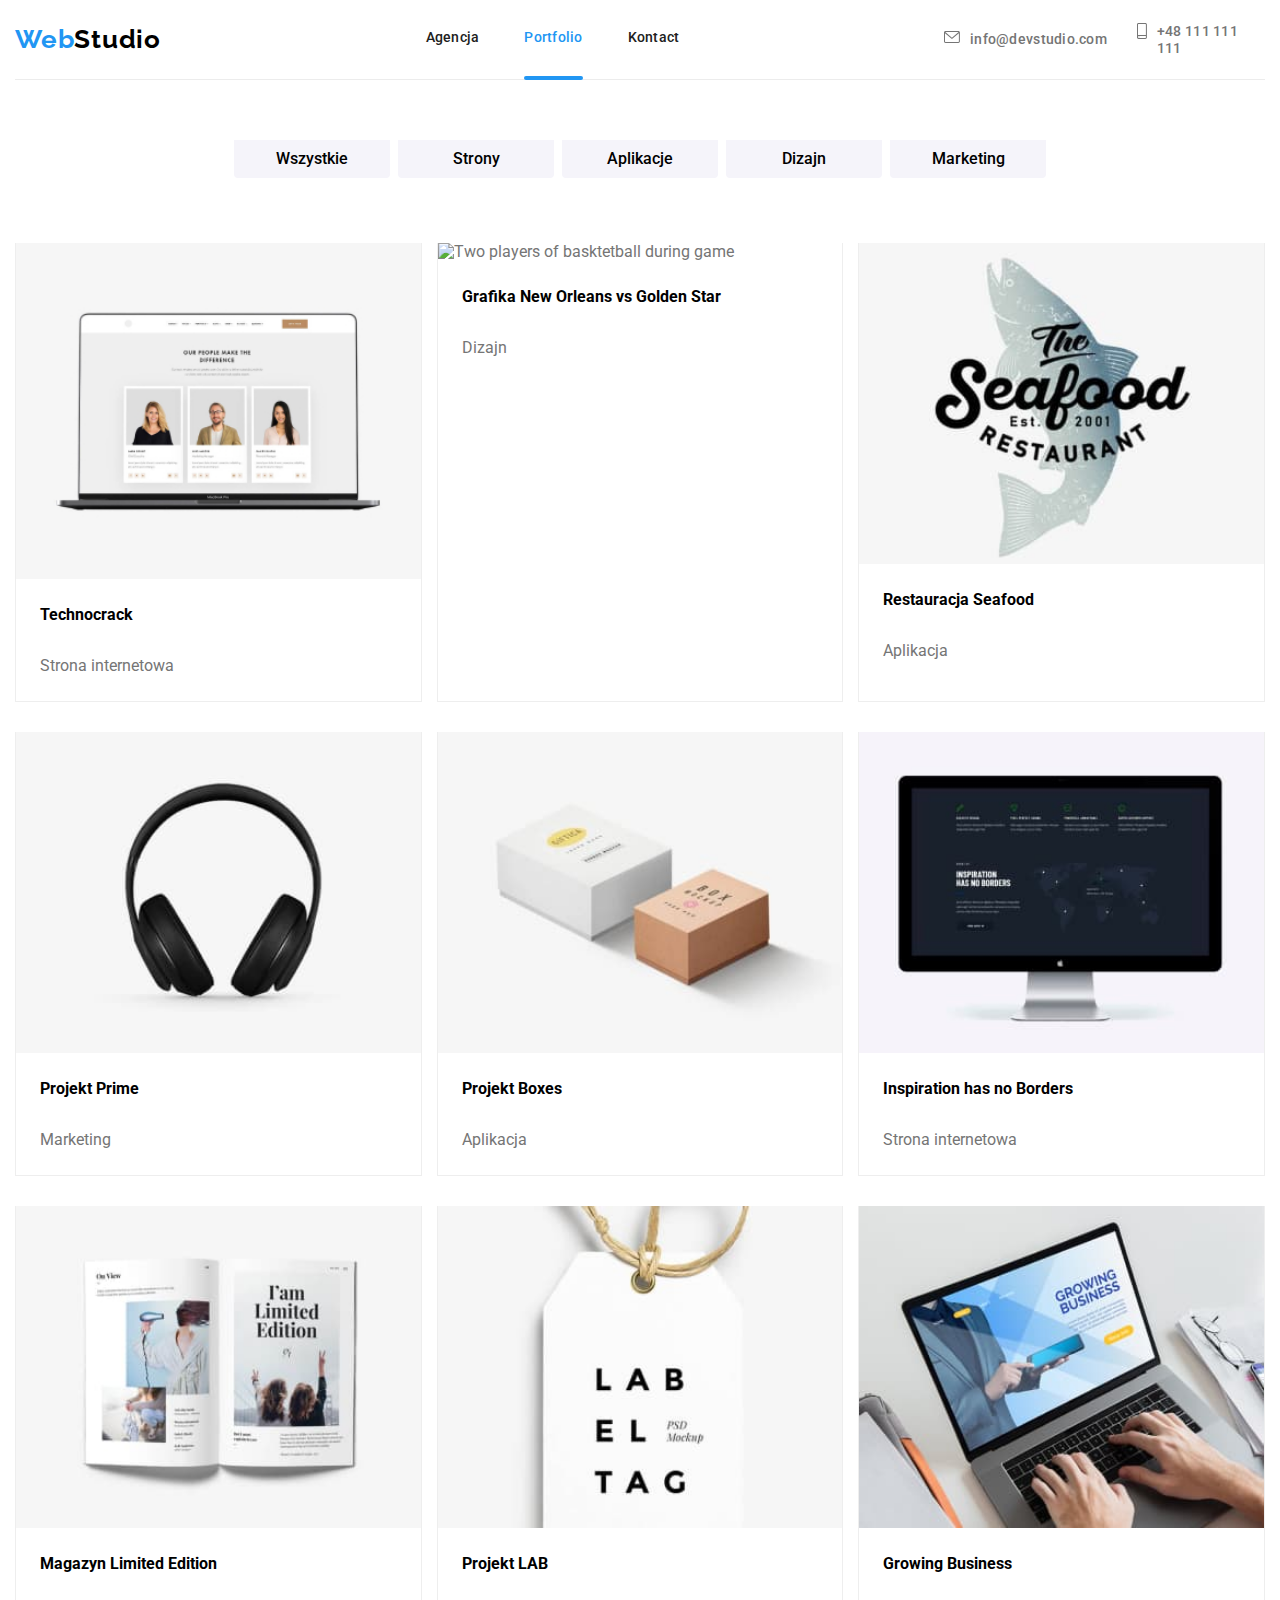
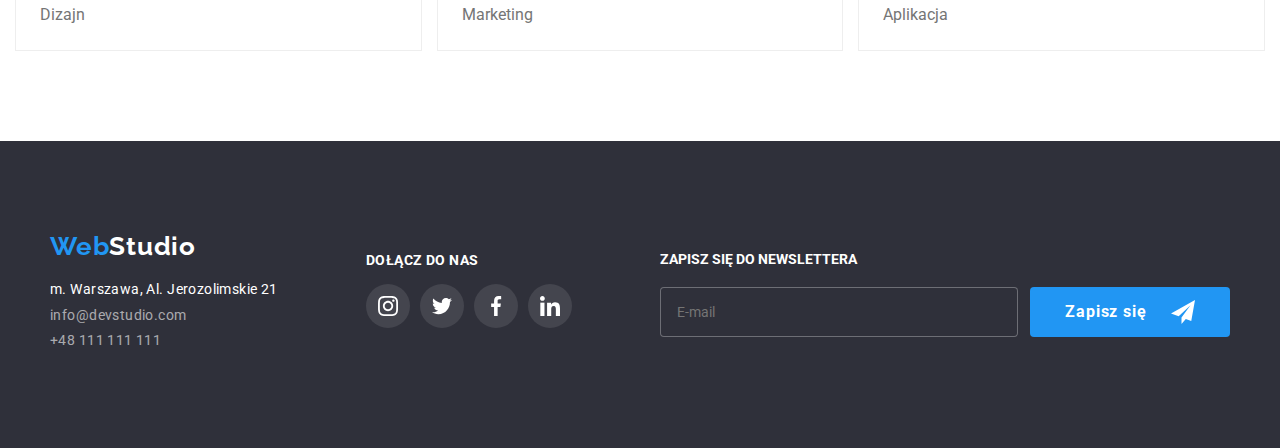
==== commit bcb60e6f: "cd" ====
--- a/portfolio.html
+++ b/portfolio.html
@@ -80,7 +80,14 @@
               <figure class="cards__figure">
                 <img
                   class="cards__img"
-                  src="images/img5.jpg"
+                  src="images/img5-mobile-@1x-450x294.jpg" srcset="
+                    images/img5-mobile-@1x-450x294.jpg   450w,
+                      images/img5-mobile-@2x-900x588.jpg   900w,
+                      images/img5-tablet-@1x-354x294.jpg   354w,
+                      images/img5-tablet-@2x-708x588.jpg   708w,
+                      images/img5-desktop-@1x-370x294.jpg 370w,
+                      images/img5-desktop-@2x-740x588.jpg 740w
+                  "
                   sizes="(min-width: 1200px) 270px, (min-width: 768px) 354px, (min-width: 480px) 450px"
                   alt="Laptop with open internet page"
                 />
@@ -106,9 +113,15 @@
               <figure class="cards__figure">
                 <img
                   class="cards__img"
-                  src="images/img6.jpg"
-                  width="370"
-                  height="294"
+                  src="images/img6-mobile-@1x-450x460.jpg" srcset="
+                    images/img6-mobile-@1x-450x460.jpg   450w,
+                    images/img6-mobile-@2x-900x920.jpg   900w,
+                    images/img6-tablet-@1x-354x374.jpg   354w,
+                    images/img6-tablet-@2x-708x748.jpg   708w,
+                    images/img6-desktop-@1x-270x260.jpg 270w,
+                    images/img6-desktop-@2x-540x520.jpg 540w
+                  "
+                  sizes="(min-width: 1200px) 270px, (min-width: 768px) 354px, (min-width: 480px) 450px"
                   alt="Two players of basktetball during game"
                 />
                 <div class="cards__overlay">
@@ -134,8 +147,7 @@
                 <img
                   class="cards__img"
                   src="images/img7.jpg"
-                  width="370"
-                  height="294"
+                  sizes="(min-width: 1200px) 270px, (min-width: 768px) 354px, (min-width: 480px) 450px"
                   alt="Seafood restaurant logo"
                 />
                 <div class="cards__overlay">
@@ -161,8 +173,7 @@
                 <img
                   class="cards__img"
                   src="images/img8.jpg"
-                  width="370"
-                  height="294"
+                  sizes="(min-width: 1200px) 270px, (min-width: 768px) 354px, (min-width: 480px) 450px"
                   alt="Headphones"
                 />
                 <div class="cards__overlay">
@@ -188,8 +199,7 @@
                 <img
                   class="cards__img"
                   src="images/img9.jpg"
-                  width="370"
-                  height="294"
+                  sizes="(min-width: 1200px) 270px, (min-width: 768px) 354px, (min-width: 480px) 450px"
                   alt="two boxes"
                 />
                 <div class="cards__overlay">
@@ -215,8 +225,7 @@
                 <img
                   class="cards__img"
                   src="images/img10.jpg"
-                  width="370"
-                  height="294"
+                  sizes="(min-width: 1200px) 270px, (min-width: 768px) 354px, (min-width: 480px) 450px"
                   alt="monitor screen"
                 />
                 <div class="cards__overlay">
@@ -242,8 +251,7 @@
                 <img
                   class="cards__img"
                   src="images/img11.jpg"
-                  width="370"
-                  height="294"
+                  sizes="(min-width: 1200px) 270px, (min-width: 768px) 354px, (min-width: 480px) 450px"
                   alt="open book"
                 />
                 <div class="cards__overlay">
@@ -269,8 +277,7 @@
                 <img
                   class="cards__img"
                   src="images/img12.jpg"
-                  width="370"
-                  height="294"
+                  sizes="(min-width: 1200px) 270px, (min-width: 768px) 354px, (min-width: 480px) 450px"
                   alt="tag"
                 />
                 <div class="cards__overlay">
@@ -296,8 +303,7 @@
                 <img
                 class="cards__img"
                   src="images/img13.jpg"
-                  width="370"
-                  height="294"
+                  sizes="(min-width: 1200px) 270px, (min-width: 768px) 354px, (min-width: 480px) 450px"
                   alt="Somebody working on laptop"
                 />
                 <div class="cards__overlay">
--- a/css/main.min.css
+++ b/css/main.min.css
@@ -1 +1 @@
-body{color:#757575;background:var(--white);font-family:"Roboto","raleway",sans-serif;font-weight:400;margin:0}.container{width:100%;margin:0 auto;padding:0 15px}@media screen and (min-width: 768px){.container{width:100%;margin:0 auto;padding:0 15px}}@media screen and (min-width: 1200px){.container{width:100%;margin:0 auto;padding:0 15px}}.section{padding-bottom:60px;padding-top:60px}@media screen and (min-width: 768px){.section{padding-bottom:60px;padding-top:60px}}ul{margin:0;padding:0}h1,h2,h3,h4{margin:0;padding:0}p{margin:0;padding:0}.adres-list{display:none}@media screen and (min-width: 768px){.adres-list{display:flex;flex-direction:column;line-height:1.17;padding-left:0%;list-style:none}.adres-list__mail{font-weight:500;font-size:14px;letter-spacing:.02em;text-decoration:none;padding-bottom:5px;color:#757575;display:flex;fill:#757575;transition-property:color,fill;transition-duration:250ms;transition-timing-function:cubic-bezier(0.4, 0, 0.2, 1)}.adres-list__mail:hover,.adres-list__mail:focus{color:var(--brand-color);text-decoration:none;fill:var(--color2, #2196f3)}.adres-list__phone{font-weight:500;font-size:14px;letter-spacing:.02em;text-decoration:none;padding-top:5px;color:#757575;display:flex;fill:#757575;transition-property:color,fill;transition-duration:250ms;transition-timing-function:cubic-bezier(0.4, 0, 0.2, 1)}.adres-list__phone:hover,.adres-list__phone:focus{color:var(--brand-color);text-decoration:none;fill:var(--color2, #2196f3)}}@media screen and (min-width: 1200px){.adres-list{display:flex;flex-direction:row;justify-content:space-between;align-items:center;line-height:1.17;padding-left:0%;width:321px;list-style:none}.adres-list li:first-child{margin-right:30px}.adres-list__mail{padding:0}.adres-list__phone{padding:0}}.envelope{margin-right:10px}.smartphone{margin-right:10px}.button{background:var(--brand-color);cursor:pointer;font-weight:700;font-size:16px;line-height:1.87;text-align:center;letter-spacing:.06em;color:var(--white);border-radius:4px;border-style:none;height:50px;width:200px;margin-top:30px}.button--modal{margin-left:124px}.button__portfolio{width:100%;font-weight:500;font-family:"Roboto";border-style:none;background:#f5f4fa;line-height:1.62;border-radius:0px 0px 4px 4px;padding:6px 22px 6px 22px;transition-property:color,background-color,box-shadow,border-radius;transition-duration:250ms;transition-timing-function:cubic-bezier(0.4, 0, 0.2, 1)}.button__portfolio:active{background:var(--brand-color)}.button__portfolio:hover,.button__portfolio:focus{color:var(--white);background-color:var(--brand-color);box-shadow:0px 1px 3px rgba(0,0,0,.12),0px 1px 1px rgba(0,0,0,.14),0px 2px 1px rgba(0,0,0,.2);border-radius:0px 0px 4px 4px}.section-buttons{list-style:none;text-align:center;display:flex;flex-wrap:wrap;padding-left:0%;padding-bottom:50px}.section-buttons li{flex-basis:calc((100% - 30px)/3)}.section-buttons li:nth-child(1n+2){margin-left:8px;margin-bottom:15px}.section-buttons li:nth-child(4){margin-left:0px}@media screen and (min-width: 768px){.section-buttons{list-style:none;text-align:center;display:flex;flex-wrap:nowrap;justify-content:center;padding-left:0%;padding-bottom:50px}.section-buttons li:nth-child(1n+2){margin-left:8px}}@media screen and (min-width: 1200px){.section-buttons{text-align:center;display:flex;flex-wrap:nowrap;justify-content:center;padding-left:0%;padding-bottom:50px}.section-buttons li:nth-child(1n+2){margin-left:8px}.section-buttons li{flex-basis:calc((100% - 314px)/6)}}.cards{list-style:none;display:flex;flex-wrap:wrap;justify-content:space-between;width:100%;padding-left:0px}.cards li:nth-child(-n+6){margin-bottom:30px}.cards__img{display:block;min-width:100%}.cards li{width:100%;border-bottom:1px solid #eee;border-left:1px solid #eee;border-right:1px solid #eee;transition-property:box-shadow,border-radius;transition-duration:250ms;transition-timing-function:cubic-bezier(0.4, 0, 0.2, 1)}.cards li:hover,.cards li:focus{box-shadow:0px 1px 3px rgba(0,0,0,.12),0px 1px 1px rgba(0,0,0,.14),0px 2px 1px rgba(0,0,0,.2);border-radius:0px 0px 4px 4px}.cards__figure{width:100%;background:#fff;margin-inline-start:0px;margin-inline-end:0px;margin-top:0px;margin-bottom:0px;overflow:hidden;position:relative;z-index:1001}.cards__figcaption{background:#fff;padding-top:20px;z-index:1002;position:relative}.cards__figcaption--head{font-family:"Roboto";font-weight:700;color:var(--black);line-height:2;margin-left:24px}.cards__figcaption--text{line-height:1.87;margin-left:24px;padding-bottom:20px}.cards__overlay{position:absolute;top:0;left:0;width:100%;height:100%;background-color:var(--brand-color);opacity:90%;transform:translatey(100%);transition-duration:250ms;transition-property:transform;transition-timing-function:cubic-bezier(0.4, 0, 0.2, 1)}.cards__overlay p{font-size:18px;line-height:1.55;letter-spacing:.03em;color:#fff;padding:49px 24px 49px 24px}.cards__figure:hover .cards__overlay,.cards__figure:focus .cards__overlay{transform:translatey(0)}.figcaption1{font-family:"Roboto";font-weight:700;color:var(--black)}.portfolio-section{display:flex}@media screen and (min-width: 768px){.cards li{width:100%;flex-basis:calc((100% - 30px)/2);margin-bottom:30px}.cards__img{width:100%}}@media screen and (min-width: 1200px){.cards li{width:100%;flex-basis:calc((100% - 30px)/3);margin-bottom:30px}.cards__img{width:100%}}.clients{display:flex;flex-basis:auto;list-style:none;flex-wrap:wrap;justify-content:space-between;width:100%}.clients__client-icon{width:100%;height:92px;border:1px solid #afb1b8;border-radius:4%;cursor:pointer;display:flex;justify-content:center;fill:#afb1b8;transition-property:fill,border,background-color;transition-duration:250ms;transition-timing-function:cubic-bezier(0.4, 0, 0.2, 1)}.clients__client-icon:hover,.clients__client-icon:focus{fill:#2196f3;border:1px solid #2196f3}.clients>li{flex-basis:calc((100% - 30px)/2);margin-bottom:30px}@media screen and (min-width: 768px){.clients{display:flex;width:100%}.clients>li{flex-basis:calc((100% - 30px)/3)}}@media screen and (min-width: 1200px){.clients{display:flex;flex-direction:row;justify-content:space-around}.clients>li{min-width:170px;flex-basis:auto}}.description{list-style:none;text-align:left;line-height:1.71;display:flex;flex-wrap:wrap;width:100%;padding-left:0%;margin-top:0px}.description__headline{font-weight:700;line-height:1.17;text-align:center;color:var(--black);margin-bottom:10px}.description__svg{display:flex;flex-direction:column;align-items:center;background-color:#f5f4fa;margin-bottom:30px}.description li{flex:0 0 100%;max-width:100%;text-decoration:none;margin-bottom:30px}.description li:last-child{margin-bottom:0px}@media screen and (min-width: 768px){.description{list-style:none;text-align:left;line-height:1.71;display:flex;flex-wrap:wrap;width:100%;padding-left:0%;margin-top:0px}.description__headline{font-weight:700;line-height:1.17;color:var(--black);margin-bottom:10px}.description li{flex:0 0 50%;max-width:50%;text-decoration:none;padding:15px}}@media screen and (min-width: 1200px){.description{display:flex;align-items:center;justify-content:space-between;list-style:none;line-height:1.71;padding-left:0%;margin-top:0px;margin-bottom:94px}.description__headline{font-weight:700;line-height:1.17;color:var(--black);margin-bottom:10px}.description li{flex:0 0 25%;max-width:25%;text-decoration:none;padding:15px;margin-bottom:0}}.logo-link{font-family:"Raleway";font-weight:700;font-size:24px;line-height:1.17;letter-spacing:.03em;color:var(--black);text-decoration:none;transition-property:color;transition-duration:250ms;transition-timing-function:cubic-bezier(0.4, 0, 0.2, 1)}.logo-link__title{color:var(--brand-color)}.logo-link__title--color{color:var(--white)}.logo-link:hover,.logo-link:focus{color:var(--brand-color)}.logo-link--color{color:var(--brand-color)}.logo-link--color:hover,.logo-link--color:focus{color:var(--white)}@media screen and (min-width: 768px){.logo-link{font-size:26px}}.modal-form{display:flex;flex-direction:column;width:448px;margin:auto;font-size:20px;font-weight:700;color:#000;position:relative}.modal-form__title{text-align:center;margin-top:40px;margin-bottom:12px}.modal-form__label:focus-within svg{fill:var(--brand-color)}.modal-form__label{font-size:12px;font-weight:400}.modal-form__input{height:40px;width:448px;margin-top:4px;margin-bottom:10px;padding-left:42px;border:1px solid #afb1b8;border-radius:4px;transition-property:fill,border;transition-duration:250ms;transition-timing-function:cubic-bezier(0.4, 0, 0.2, 1)}.modal-form__input:focus,.modal-form__input:hover{border:1px solid #2196f3;fill:var(--brand-color);outline:none}.name{position:absolute;top:107px;left:15px}.telefon{position:absolute;top:174.26px;left:14.27px}.modal-email{position:absolute;top:243px;left:13.5px}.input1:checked+.label2::before{background-color:var(--brand-color);background-image:url(../images/vector.svg);background-position:50% 50%;border:none;background-repeat:no-repeat}.visually-hidden{position:absolute;clip:rect(1px, 1px, 1px, 1px);clip:rect(1px 1px 1px 1px);padding:0;border:0;height:1px;width:1px;overflow:hidden}.label2{display:flex;font-size:14px;font-weight:400;color:#757575;margin-top:20px;margin-left:15px;cursor:pointer}.label2::before{display:inline-block;content:"";width:16px;height:16px;border:1px solid #000;border-radius:4px;margin-right:8px;transition-property:background-color,border;transition-duration:250ms;transition-timing-function:cubic-bezier(0.4, 0, 0.2, 1)}.textarea{margin-top:4px;font-size:12px;height:120px;resize:none;padding-top:1rem;padding-left:1rem;border:1px solid #afb1b8;border-radius:4px;transition-property:border;transition-duration:250ms;transition-timing-function:cubic-bezier(0.4, 0, 0.2, 1)}.textarea:focus,.textarea:hover{border:1px solid #2196f3;outline:none}.backdrop{position:fixed;top:0;left:0;width:100%;height:100%;background-color:#e5e5e5;background:rgba(0,0,0,.2);transition:250ms cubic-bezier(0.19, 1, 0.22, 1);transition-property:scale,opacity,transform}.is-hidden{opacity:0;visibility:hidden;pointer-events:none}.close-btn{position:absolute;background-color:#fff;cursor:pointer;top:8px;right:8px;border:1px solid rgba(0,0,0,.1);border-radius:50%}.close-btn,.x{width:30px;height:30px;position:absolute;top:8px;background-color:#fff;border:1px solid rgba(0,0,0,.1);border-radius:50%;font-size:15px;display:block;justify-items:center}.modal{position:absolute;width:450px;min-height:609px;left:50%;top:50%;background:#fff;box-shadow:0px 1px 3px rgba(0,0,0,.12),0px 1px 1px rgba(0,0,0,.14),0px 2px 1px rgba(0,0,0,.2);border-radius:4px;transition-property:transform,scale,opacity;transform:translate(-50%, -50%)}@media screen and (min-width: 768px){.modal{position:absolute;width:450px;min-height:609px;left:50%;top:50%;transform:translate(-50%, -50%)}}@media screen and (min-width: 1200px){.modal{position:absolute;width:528px;min-height:581px;left:50%;top:50%}}.is-hidden .modal{transform:translate(-50%, -50%);transition:250ms cubic-bezier(0.19, 1, 0.22, 1)}.navigation{display:none}@media screen and (min-width: 768px){.navigation{display:flex}.navigation__list{font-weight:500;font-size:14px;line-height:1.17;letter-spacing:.02em;list-style:none;color:var(--shadow2);text-decoration:none;display:flex;justify-content:space-between;padding-left:0;width:254px;transition:color}.navigation__link{text-decoration:none;color:var(--shadow2);transition-property:color;transition-duration:250ms;transition-timing-function:cubic-bezier(0.4, 0, 0.2, 1)}.navigation__link:hover::after,.navigation__link:focus::after{content:"";display:block;position:relative;border-top:4px solid var(--brand-color);border-radius:2px;top:30px}.navigation__link:hover,.navigation__link:focus{color:var(--brand-color);text-decoration:none}.navigation__link--active{text-decoration:none;color:var(--brand-color)}.navigation__link--active::after{content:"";display:block;position:relative;border-top:4px solid var(--brand-color);border-radius:2px;top:30px}}.newsletter{display:flex;flex-direction:column;font-size:14px;font-weight:700;color:var(--white);margin-left:70px}.newsletter-form{height:50px;display:flex;padding-top:20px}.newsletter-form__input{width:358px;height:50px;padding-left:16px;background-color:#2f303a;border:1px solid rgba(255,255,255,.3);border-radius:4px;transition-property:border;transition-duration:250ms;transition-timing-function:cubic-bezier(0.4, 0, 0.2, 1)}.newsletter-form__input:focus,.newsletter-form__input:hover{border:1px solid var(--brand-color);outline:none}.newsletter-form__button{background:var(--brand-color);cursor:pointer;display:flex;justify-content:center;align-items:center;font-weight:700;font-size:16px;line-height:1.87;text-align:center;letter-spacing:.06em;color:var(--white);border-radius:4px;border-style:none;height:50px;width:200px;margin-left:12px}.newsletter-form__send{fill:#fff;margin-left:24px}.newsletter{display:flex;flex-direction:column;align-items:center;margin-left:0%}.newsletter-form{flex-direction:column;align-items:center;justify-content:space-between;height:auto}.newsletter-form__button{margin-left:0%;margin-top:20px}@media screen and (min-width: 1200px){.newsletter{align-items:flex-start;margin-left:78px;margin-top:50px}.newsletter-form{flex-direction:row;align-items:center}.newsletter-form__button{margin:0;margin-left:12px}}.product{list-style:none;display:flex;justify-content:space-around;padding-left:0%;margin-top:50px}.product li{text-decoration:none;position:relative}.product__box-overlay{width:370px;height:70px;background:rgba(47,48,58,.8);position:absolute;bottom:1%;font-weight:700;font-size:14px;line-height:1.14;justify-content:center;align-items:center;letter-spacing:.03em;text-transform:uppercase;color:#fff;display:flex}.products{display:none}@media screen and (min-width: 1200px){.products{display:block;justify-content:space-between}}.social-list{display:flex;justify-content:center;text-decoration:none;padding-top:16px;padding-bottom:18px}.social-list__link{width:44px;height:44px;display:flex;justify-content:center;align-items:center;border-radius:50%;background-color:#fff;fill:#afb1b8;margin-right:10px;transition-property:fill,background-color,color;transition-duration:250ms;transition-timing-function:cubic-bezier(0.4, 0, 0.2, 1)}.social-list__link:hover,.social-list__link:focus{background-color:#2196f3;fill:#fff}.social-list__link--color{background-color:rgba(255,255,255,.1);fill:#fff}.social-list__icon{width:20px;height:20px;display:flex;color:currentColor;justify-content:center;align-items:center}.team{display:flex;flex-basis:auto;list-style:none;flex-wrap:wrap;width:100%}.team__section{background:#f5f4fa}.team li{flex:0 0 100%;width:100%;text-decoration:none;margin-bottom:30px;background-color:var(--white);box-shadow:0px 1px 3px rgba(0,0,0,.12),0px 1px 1px rgba(0,0,0,.14),0px 2px 1px rgba(0,0,0,.2);border-radius:0px 0px 4px 4px}.team__figure{margin:0 0 0 0;margin-bottom:30px}.team__figure--img{margin-bottom:30px;width:100%}.team__figcaption{display:flex;flex-direction:column;align-items:center;font-weight:500;color:var(--black);line-height:1.17}.team__figcaption--p{font-weight:400;margin-top:10px;color:var(--p)}@media screen and (min-width: 768px){.team{display:flex;flex-wrap:wrap;justify-content:space-between;width:100%;flex-basis:auto}.team li{flex-basis:calc((100% - 30px)/2);text-decoration:none}}@media screen and (min-width: 1200px){.team{display:flex;flex-direction:row;justify-content:space-around}.team li{max-width:270px;max-height:428px;flex-basis:auto;text-decoration:none}}.mobile-menu{display:flex;flex-direction:column;justify-content:space-between;position:fixed;top:0;left:0;width:100vw;height:100vh;padding:48px 40px;background-color:var(--white);z-index:1001;transform:translateX(100%);transition:250ms cubic-bezier(0.4, 0, 0.2, 1)}.mobile-menu.is-open{transform:translateX(0)}.mobile-menu__list{flex-grow:1;list-style:none}.mobile-menu__list--margin-bottom{margin-bottom:64px}.mobile-menu__item--margin-bottom:not(:last-child){margin-bottom:32px}.mobile-menu__link{font-family:"roboto";font-weight:500;font-size:40px;line-height:1.175;letter-spacing:.02em;color:var(--shadow);text-decoration:none;transition:color transform}.mobile-menu__link:hover,.mobile-menu__link:active,.mobile-menu__link:focus{color:var(--brand-color)}.mobile-menu__link--phone{font-size:34px;line-height:1.18;color:var(--brand-color)}.mobile-menu__link--email{font-size:24px;line-height:1.17;color:var(--shadow2)}.mobile-menu__link--current-page{color:var(--brand-color)}.mobile-menu__btn-close{position:absolute;top:10px;right:15px;display:flex;flex-direction:column;justify-content:center;align-items:center;border:none;background-color:rgba(0,0,0,0);width:40px;height:40px;color:var(--brand-color);transition:color transform}.mobile-menu__btn-close:hover,.mobile-menu__btn-close:active,.mobile-menu__btn-close:focus{color:var(--brand-color)}.mobile-menu__icon{width:19px;height:19px;fill:currentColor}.mobile-menu__contact{flex-grow:0}.mobile-menu__social-list{display:flex;flex-wrap:wrap;flex-direction:row;list-style-type:none}.mobile-menu__social-link{display:flex;align-items:center;text-decoration:none;font-family:"roboto";font-style:normal;font-weight:500;font-size:18px;line-height:1.22;letter-spacing:.02em;text-transform:capitalize;color:var(--brand-color)}.mobile-menu__social-icon{height:22px;width:1px;margin:0 10px}@media screen and (min-width: 768px){.mobile-menu{display:none}}.footer2{display:flex;flex-direction:column;align-items:center;justify-content:space-between}.footer-adres-list{align-items:center;justify-content:space-between;list-style:none;text-align:center}.footer-links{margin-left:0;display:flex;flex-direction:column;align-items:center;margin-top:51px;margin-bottom:42px;font-family:"Roboto";font-style:normal;font-weight:700;font-size:14px;line-height:16px;letter-spacing:.03em;color:var(--white)}.footer1{background:var(--shadow);display:flex;flex-direction:column;justify-content:center;padding-top:60px;padding-bottom:60px}.footer-adress{margin-top:20px;font-size:14px;line-height:1.71;letter-spacing:.03em;color:var(--white);display:flex}@media screen and (min-width: 768px){.footer-links{display:flex}.footer2{display:flex;flex-direction:row;justify-content:space-around}.footer2__big{flex-direction:column}.footer-adres-list{list-style:none;line-height:1.17;display:flex;flex-direction:column;justify-content:space-around;padding-left:0%}}.footer-adres-list li{margin-bottom:9px}.mail1{text-decoration:none;color:rgba(255,255,255,.6);transition-property:fill,color;transition-duration:250ms;transition-timing-function:cubic-bezier(0.4, 0, 0.2, 1)}.mail1:hover,.mail1:focus{color:var(--brand-color);text-decoration:none}.phone1{text-decoration:none;color:rgba(255,255,255,.6);transition-property:color,fill;transition-duration:250ms;transition-timing-function:cubic-bezier(0.4, 0, 0.2, 1)}.phone1:hover,.phone1:focus{color:var(--brand-color);text-decoration:none}@media screen and (min-width: 1200px){.footer1{flex-direction:row}.footer2{display:flex;justify-content:flex-start}.footer2__big{flex-direction:column;align-items:flex-start;margin-right:70px}.footer-links{align-items:flex-start}.footer-adress{min-width:246px}.footer-adres-list{width:100%;justify-content:flex-start;align-items:flex-start}.footer-adres-list li{justify-content:flex-start;align-items:flex-start}}.section1{min-height:400px;display:flex;max-width:100%;flex-direction:column;align-items:center;justify-content:center;background-image:linear-gradient(rgba(98, 100, 110, 0.4), rgba(98, 100, 110, 0.4)),url("../images/Background480x400.jpg");background-repeat:no-repeat;background-size:cover}@media screen and (min-width: 768px){.section1{min-height:400px;max-width:100%;background-image:linear-gradient(rgba(98, 100, 110, 0.4), rgba(98, 100, 110, 0.4)),url("../images/Background768x400.jpg")}}@media screen and (min-width: 1200px){.section1{height:600px;max-width:100%;background-image:linear-gradient(rgba(98, 100, 110, 0.4), rgba(98, 100, 110, 0.4)),url("../images/Background1600x600.jpg")}}.headline1{font-weight:900;font-size:44px;line-height:1.36;text-align:center;letter-spacing:.06em;text-transform:uppercase;color:var(--white);margin:0}.headline2{color:var(--black);text-align:center;font-weight:700;font-size:36px;line-height:1.17;margin-bottom:50px}.section>.section1{max-width:480px;width:100%;margin:0 auto;padding:0 15px}@media screen and (min-width: 480px)and (max-width: 768px){.section>.section1{max-width:768px;width:100%;margin:0 auto;padding:0 15px}}@media screen and (min-width: 768px)and (max-width: 1200px){.section>.section1{max-width:1600px;width:100%;margin:0 auto;padding:0 15px}}@media screen and (min-width: 1200px){.section>.section1{max-width:1600px;width:100%;margin:0 auto;padding:0 15px}}.header{height:80px;display:flex;align-items:center}.header{background:var(--white);border-bottom:1px solid #ececec}.menu-toggle{position:absolute;right:23px;top:30px;border:none;background:none}@media screen and (min-width: 768px){.header{display:flex;flex-direction:row;justify-content:space-between}.menu-toggle{display:none}}.menu{fill:#000}.menu:hover,.menu:focus{fill:var(--brand-color)}:root{--white: #fff;--brand-color: #2196f3;--black: #000;--shadow: #2f303a;--shadow2: #212121}/*# sourceMappingURL=main.min.css.map */+body{color:#757575;background:var(--white);font-family:"Roboto","raleway",sans-serif;font-weight:400;margin:0}.container{width:100%;margin:0 auto;padding:0 15px}@media screen and (min-width: 768px){.container{width:100%;margin:0 auto;padding:0 15px}}@media screen and (min-width: 1200px){.container{width:100%;margin:0 auto;padding:0 15px}}.section{padding-bottom:60px;padding-top:60px}@media screen and (min-width: 768px){.section{padding-bottom:60px;padding-top:60px}}ul{margin:0;padding:0}h1,h2,h3,h4{margin:0;padding:0}p{margin:0;padding:0}.adres-list{display:none}@media screen and (min-width: 768px){.adres-list{display:flex;flex-direction:column;line-height:1.17;padding-left:0%;list-style:none}.adres-list__mail{font-weight:500;font-size:14px;letter-spacing:.02em;text-decoration:none;padding-bottom:5px;color:#757575;display:flex;fill:#757575;transition-property:color,fill;transition-duration:250ms;transition-timing-function:cubic-bezier(0.4, 0, 0.2, 1)}.adres-list__mail:hover,.adres-list__mail:focus{color:var(--brand-color);text-decoration:none;fill:var(--color2, #2196f3)}.adres-list__phone{font-weight:500;font-size:14px;letter-spacing:.02em;text-decoration:none;padding-top:5px;color:#757575;display:flex;fill:#757575;transition-property:color,fill;transition-duration:250ms;transition-timing-function:cubic-bezier(0.4, 0, 0.2, 1)}.adres-list__phone:hover,.adres-list__phone:focus{color:var(--brand-color);text-decoration:none;fill:var(--color2, #2196f3)}}@media screen and (min-width: 1200px){.adres-list{display:flex;flex-direction:row;justify-content:space-between;align-items:center;line-height:1.17;padding-left:0%;width:321px;list-style:none}.adres-list li:first-child{margin-right:30px}.adres-list__mail{padding:0}.adres-list__phone{padding:0}}.envelope{margin-right:10px}.smartphone{margin-right:10px}.button{background:var(--brand-color);cursor:pointer;font-weight:700;font-size:16px;line-height:1.87;text-align:center;letter-spacing:.06em;color:var(--white);border-radius:4px;border-style:none;height:50px;width:200px;margin-top:30px}.button--modal{margin-left:125px}.button__portfolio{width:100%;font-weight:500;font-family:"Roboto";border-style:none;background:#f5f4fa;line-height:1.62;border-radius:0px 0px 4px 4px;padding:6px 22px 6px 22px;transition-property:color,background-color,box-shadow,border-radius;transition-duration:250ms;transition-timing-function:cubic-bezier(0.4, 0, 0.2, 1)}.button__portfolio:active{background:var(--brand-color)}.button__portfolio:hover,.button__portfolio:focus{color:var(--white);background-color:var(--brand-color);box-shadow:0px 1px 3px rgba(0,0,0,.12),0px 1px 1px rgba(0,0,0,.14),0px 2px 1px rgba(0,0,0,.2);border-radius:0px 0px 4px 4px}.section-buttons{list-style:none;text-align:center;display:flex;flex-wrap:wrap;padding-left:0%;padding-bottom:50px}.section-buttons li{flex-basis:calc((100% - 30px)/3)}.section-buttons li:nth-child(1n+2){margin-left:8px;margin-bottom:15px}.section-buttons li:nth-child(4){margin-left:0px}@media screen and (min-width: 768px){.section-buttons{list-style:none;text-align:center;display:flex;flex-wrap:nowrap;justify-content:center;padding-left:0%;padding-bottom:50px}.section-buttons li:nth-child(1n+2){margin-left:8px}}@media screen and (min-width: 1200px){.section-buttons{text-align:center;display:flex;flex-wrap:nowrap;justify-content:center;padding-left:0%;padding-bottom:50px}.section-buttons li:nth-child(1n+2){margin-left:8px}.section-buttons li{flex-basis:calc((100% - 314px)/6)}.button--modal{margin-left:164px}}.cards{list-style:none;display:flex;flex-wrap:wrap;justify-content:space-between;width:100%;padding-left:0px}.cards li:nth-child(-n+6){margin-bottom:30px}.cards__img{display:block;min-width:100%}.cards li{width:100%;border-bottom:1px solid #eee;border-left:1px solid #eee;border-right:1px solid #eee;transition-property:box-shadow,border-radius;transition-duration:250ms;transition-timing-function:cubic-bezier(0.4, 0, 0.2, 1)}.cards li:hover,.cards li:focus{box-shadow:0px 1px 3px rgba(0,0,0,.12),0px 1px 1px rgba(0,0,0,.14),0px 2px 1px rgba(0,0,0,.2);border-radius:0px 0px 4px 4px}.cards__figure{width:100%;background:#fff;margin-inline-start:0px;margin-inline-end:0px;margin-top:0px;margin-bottom:0px;overflow:hidden;position:relative;z-index:1001}.cards__figcaption{background:#fff;padding-top:20px;z-index:1002;position:relative}.cards__figcaption--head{font-family:"Roboto";font-weight:700;color:var(--black);line-height:2;margin-left:24px}.cards__figcaption--text{line-height:1.87;margin-left:24px;padding-bottom:20px}.cards__overlay{position:absolute;top:0;left:0;width:100%;height:100%;background-color:var(--brand-color);opacity:90%;transform:translatey(100%);transition-duration:250ms;transition-property:transform;transition-timing-function:cubic-bezier(0.4, 0, 0.2, 1)}.cards__overlay p{font-size:18px;line-height:1.55;letter-spacing:.03em;color:#fff;padding:49px 24px 49px 24px}.cards__figure:hover .cards__overlay,.cards__figure:focus .cards__overlay{transform:translatey(0)}.figcaption1{font-family:"Roboto";font-weight:700;color:var(--black)}.portfolio-section{display:flex}@media screen and (min-width: 768px){.cards li{width:100%;flex-basis:calc((100% - 30px)/2);margin-bottom:30px}.cards__img{width:100%}}@media screen and (min-width: 1200px){.cards li{width:100%;flex-basis:calc((100% - 30px)/3);margin-bottom:30px}.cards__img{width:100%}}.clients{display:flex;flex-basis:auto;list-style:none;flex-wrap:wrap;justify-content:space-between;width:100%}.clients__client-icon{width:100%;height:92px;border:1px solid #afb1b8;border-radius:4%;cursor:pointer;display:flex;justify-content:center;fill:#afb1b8;transition-property:fill,border,background-color;transition-duration:250ms;transition-timing-function:cubic-bezier(0.4, 0, 0.2, 1)}.clients__client-icon:hover,.clients__client-icon:focus{fill:#2196f3;border:1px solid #2196f3}.clients>li{flex-basis:calc((100% - 30px)/2);margin-bottom:30px}@media screen and (min-width: 768px){.clients{display:flex;width:100%}.clients>li{flex-basis:calc((100% - 30px)/3)}}@media screen and (min-width: 1200px){.clients{display:flex;flex-direction:row;justify-content:space-around}.clients>li{min-width:170px;flex-basis:auto}}.description{list-style:none;text-align:left;line-height:1.71;display:flex;flex-wrap:wrap;width:100%;padding-left:0%;margin-top:0px}.description__headline{font-weight:700;line-height:1.17;text-align:center;color:var(--black);margin-bottom:10px}.description__svg{display:flex;flex-direction:column;align-items:center;background-color:#f5f4fa;margin-bottom:30px}.description li{flex:0 0 100%;max-width:100%;text-decoration:none;margin-bottom:30px}.description li:last-child{margin-bottom:0px}@media screen and (min-width: 768px){.description{list-style:none;text-align:left;line-height:1.71;display:flex;flex-wrap:wrap;width:100%;padding-left:0%;margin-top:0px}.description__headline{font-weight:700;line-height:1.17;color:var(--black);margin-bottom:10px;text-align:left}.description li{flex:0 0 50%;max-width:50%;text-decoration:none;padding:15px;margin-bottom:0px}.description li:nth-child(n+3){padding-bottom:0}}@media screen and (min-width: 1200px){.description{display:flex;align-items:center;justify-content:space-between;list-style:none;line-height:1.71;padding-left:0%;margin-top:0px;margin-bottom:94px}.description__headline{font-weight:700;line-height:1.17;color:var(--black);margin-bottom:10px}.description li{flex:0 0 25%;max-width:25%;text-decoration:none;padding:15px;margin-bottom:0}}.logo-link{font-family:"Raleway";font-weight:700;font-size:24px;line-height:1.17;letter-spacing:.03em;color:var(--black);text-decoration:none;transition-property:color;transition-duration:250ms;transition-timing-function:cubic-bezier(0.4, 0, 0.2, 1)}.logo-link__title{color:var(--brand-color)}.logo-link__title--color{color:var(--white)}.logo-link:hover,.logo-link:focus{color:var(--brand-color)}.logo-link--color{color:var(--brand-color)}.logo-link--color:hover,.logo-link--color:focus{color:var(--white)}@media screen and (min-width: 768px){.logo-link{font-size:26px}}.modal-form{display:flex;flex-direction:column;width:450px;margin:auto;font-size:20px;font-weight:700;color:#000;position:relative}.modal-form__title{text-align:center;margin-top:40px;margin-bottom:12px}.modal-form__label:focus-within svg{fill:var(--brand-color)}.modal-form__label{display:flex;flex-direction:column;margin-left:40px;font-size:12px;font-weight:400}.modal-form__input{height:40px;width:370px;margin-top:4px;margin-bottom:10px;padding-left:42px;border:1px solid #afb1b8;border-radius:4px;transition-property:fill,border;transition-duration:250ms;transition-timing-function:cubic-bezier(0.4, 0, 0.2, 1)}.modal-form__input:focus,.modal-form__input:hover{border:1px solid #2196f3;fill:var(--brand-color);outline:none}.name{position:absolute;top:106px;left:52px}.telefon{position:absolute;top:174.26px;left:52px}.modal-email{position:absolute;top:243px;left:52px}.input1:checked+.label2::before{background-color:var(--brand-color);background-image:url(../images/vector.svg);background-position:50% 50%;border:none;background-repeat:no-repeat}.visually-hidden{position:absolute;clip:rect(1px, 1px, 1px, 1px);clip:rect(1px 1px 1px 1px);padding:0;border:0;height:1px;width:1px;overflow:hidden}.label2{display:flex;font-size:12px;font-weight:400;color:#757575;margin-top:20px;justify-content:center;cursor:pointer}.label2::before{display:inline-block;content:"";width:16px;height:16px;border:1px solid #000;border-radius:4px;margin-right:8px;transition-property:background-color,border;transition-duration:250ms;transition-timing-function:cubic-bezier(0.4, 0, 0.2, 1)}.textarea{margin-top:4px;font-size:12px;height:120px;width:370px;margin-left:42px;resize:none;padding-top:1rem;padding-left:1rem;border:1px solid #afb1b8;border-radius:4px;transition-property:border;transition-duration:250ms;transition-timing-function:cubic-bezier(0.4, 0, 0.2, 1)}.textarea:focus,.textarea:hover{border:1px solid #2196f3;outline:none}@media screen and (min-width: 1200px){.modal-form{width:528px}.modal-form__input{width:448px}.textarea{width:448px;margin-left:40px}.label2{justify-content:center;font-size:14px}}.backdrop{position:fixed;top:0;left:0;width:100%;height:100%;background-color:#e5e5e5;background:rgba(0,0,0,.2);transition:250ms cubic-bezier(0.19, 1, 0.22, 1);transition-property:scale,opacity,transform}.is-hidden{opacity:0;visibility:hidden;pointer-events:none}.close-btn{position:absolute;background-color:#fff;cursor:pointer;top:8px;right:8px;border:1px solid rgba(0,0,0,.1);border-radius:50%}.close-btn,.x{width:30px;height:30px;position:relative;left:412px;top:8px;background-color:#fff;border:1px solid rgba(0,0,0,.1);border-radius:50%;font-size:15px;display:block;justify-items:center}.modal{position:absolute;width:450px;min-height:609px;left:50%;top:50%;background:#fff;box-shadow:0px 1px 3px rgba(0,0,0,.12),0px 1px 1px rgba(0,0,0,.14),0px 2px 1px rgba(0,0,0,.2);border-radius:4px;transition-property:transform,scale,opacity;transform:translate(-50%, -50%)}@media screen and (min-width: 1200px){.modal{position:absolute;width:528px;min-height:581px;left:50%;top:50%}.close-btn,.x{left:490px}}.is-hidden .modal{transform:translate(-50%, -50%);transition:250ms cubic-bezier(0.19, 1, 0.22, 1)}.navigation{display:none}@media screen and (min-width: 768px){.navigation{display:flex}.navigation__list{font-weight:500;font-size:14px;line-height:1.17;letter-spacing:.02em;list-style:none;color:var(--shadow2);text-decoration:none;display:flex;justify-content:space-between;padding-left:0;width:254px;transition:color}.navigation__link{text-decoration:none;color:var(--shadow2);transition-property:color;transition-duration:250ms;transition-timing-function:cubic-bezier(0.4, 0, 0.2, 1)}.navigation__link:hover::after,.navigation__link:focus::after{content:"";display:block;position:relative;border-top:4px solid var(--brand-color);border-radius:2px;top:30px}.navigation__link:hover,.navigation__link:focus{color:var(--brand-color);text-decoration:none}.navigation__link--active{text-decoration:none;color:var(--brand-color)}.navigation__link--active::after{content:"";display:block;position:relative;border-top:4px solid var(--brand-color);border-radius:2px;top:30px}}.newsletter{display:flex;flex-direction:column;font-size:14px;font-weight:700;color:var(--white);margin-left:70px}.newsletter-form{height:50px;display:flex;padding-top:20px}.newsletter-form__input{width:358px;height:50px;padding-left:16px;background-color:#2f303a;border:1px solid rgba(255,255,255,.3);border-radius:4px;transition-property:border;transition-duration:250ms;transition-timing-function:cubic-bezier(0.4, 0, 0.2, 1)}.newsletter-form__input:focus,.newsletter-form__input:hover{border:1px solid var(--brand-color);outline:none}.newsletter-form__button{background:var(--brand-color);cursor:pointer;display:flex;justify-content:center;align-items:center;font-weight:700;font-size:16px;line-height:1.87;text-align:center;letter-spacing:.06em;color:var(--white);border-radius:4px;border-style:none;height:50px;width:200px;margin-left:12px}.newsletter-form__send{fill:#fff;margin-left:24px}.newsletter{display:flex;flex-direction:column;align-items:center;margin-left:0%}.newsletter-form{flex-direction:column;align-items:center;justify-content:space-between;height:auto}.newsletter-form__button{margin-left:0%;margin-top:20px}@media screen and (min-width: 1200px){.newsletter{align-items:flex-start;margin-left:78px;margin-top:50px}.newsletter-form{flex-direction:row;align-items:center}.newsletter-form__button{margin:0;margin-left:12px}}.product{list-style:none;display:flex;justify-content:space-around;padding-left:0%;margin-top:50px}.product li{text-decoration:none;position:relative}.product__box-overlay{width:370px;height:70px;background:rgba(47,48,58,.8);position:absolute;bottom:1%;font-weight:700;font-size:14px;line-height:1.14;justify-content:center;align-items:center;letter-spacing:.03em;text-transform:uppercase;color:#fff;display:flex}.products{display:none}@media screen and (min-width: 1200px){.products{display:block;justify-content:space-between}}.social-list{display:flex;justify-content:center;text-decoration:none;padding-top:16px;padding-bottom:18px}.social-list__link{width:44px;height:44px;display:flex;justify-content:center;align-items:center;border-radius:50%;background-color:#fff;fill:#afb1b8;margin-right:10px;transition-property:fill,background-color,color;transition-duration:250ms;transition-timing-function:cubic-bezier(0.4, 0, 0.2, 1)}.social-list__link:hover,.social-list__link:focus{background-color:#2196f3;fill:#fff}.social-list__link--color{background-color:rgba(255,255,255,.1);fill:#fff}.social-list__icon{width:20px;height:20px;display:flex;color:currentColor;justify-content:center;align-items:center}.team{display:flex;flex-basis:auto;list-style:none;flex-wrap:wrap;width:100%}.team__section{background:#f5f4fa}.team li{flex:0 0 100%;width:100%;text-decoration:none;margin-bottom:30px;background-color:var(--white);box-shadow:0px 1px 3px rgba(0,0,0,.12),0px 1px 1px rgba(0,0,0,.14),0px 2px 1px rgba(0,0,0,.2);border-radius:0px 0px 4px 4px}.team li:last-child{margin-bottom:0}.team__figure{margin:0 0 0 0}.team__figure--img{margin-bottom:30px;width:100%}.team__figcaption{display:flex;flex-direction:column;align-items:center;font-weight:500;color:var(--black);line-height:1.17}.team__figcaption--p{font-weight:400;margin-top:10px;color:var(--p)}@media screen and (min-width: 768px){.team{display:flex;flex-wrap:wrap;justify-content:space-between;width:100%;flex-basis:auto}.team li{flex-basis:calc((100% - 30px)/2);text-decoration:none}.team li:nth-child(n+3){margin-bottom:0}}@media screen and (min-width: 1200px){.team{display:flex;flex-direction:row;justify-content:space-around}.team li{max-width:270px;max-height:428px;flex-basis:auto;text-decoration:none}}.mobile-menu{display:flex;flex-direction:column;justify-content:space-between;position:fixed;top:0;left:0;width:100vw;height:100vh;padding:48px 40px;background-color:var(--white);z-index:1001;transform:translateX(100%);transition:250ms cubic-bezier(0.4, 0, 0.2, 1)}.mobile-menu.is-open{transform:translateX(0)}.mobile-menu__list{flex-grow:1;list-style:none}.mobile-menu__list--margin-bottom{margin-bottom:64px}.mobile-menu__item--margin-bottom:not(:last-child){margin-bottom:32px}.mobile-menu__link{font-family:"roboto";font-weight:500;font-size:40px;line-height:1.175;letter-spacing:.02em;color:var(--shadow);text-decoration:none;transition:color transform}.mobile-menu__link:hover,.mobile-menu__link:active,.mobile-menu__link:focus{color:var(--brand-color)}.mobile-menu__link--phone{font-size:34px;line-height:1.18;color:var(--brand-color)}.mobile-menu__link--email{font-size:24px;line-height:1.17;color:var(--shadow2)}.mobile-menu__link--current-page{color:var(--brand-color)}.mobile-menu__btn-close{position:absolute;top:10px;right:15px;display:flex;flex-direction:column;justify-content:center;align-items:center;border:none;background-color:rgba(0,0,0,0);width:40px;height:40px;color:var(--brand-color);transition:color transform}.mobile-menu__btn-close:hover,.mobile-menu__btn-close:active,.mobile-menu__btn-close:focus{color:var(--brand-color)}.mobile-menu__icon{width:19px;height:19px;fill:currentColor}.mobile-menu__contact{flex-grow:0}.mobile-menu__social-list{display:flex;flex-wrap:wrap;flex-direction:row;list-style-type:none}.mobile-menu__social-link{display:flex;align-items:center;text-decoration:none;font-family:"roboto";font-style:normal;font-weight:500;font-size:18px;line-height:1.22;letter-spacing:.02em;text-transform:capitalize;color:var(--brand-color)}.mobile-menu__social-icon{height:22px;width:1px;margin:0 10px}@media screen and (min-width: 768px){.mobile-menu{display:none}}.footer2{display:flex;flex-direction:column;align-items:center;justify-content:space-between}.footer-adres-list{align-items:center;justify-content:space-between;list-style:none;text-align:center}.footer-links{margin-left:0;display:flex;flex-direction:column;align-items:center;margin-top:51px;margin-bottom:42px;font-family:"Roboto";font-style:normal;font-weight:700;font-size:14px;line-height:16px;letter-spacing:.03em;color:var(--white)}.footer1{background:var(--shadow);display:flex;flex-direction:column;justify-content:center;padding-top:60px;padding-bottom:60px}.footer-adress{margin-top:20px;font-size:14px;line-height:1.71;letter-spacing:.03em;color:var(--white);display:flex}@media screen and (min-width: 768px){.footer-links{display:flex}.footer2{display:flex;flex-direction:row;justify-content:space-around}.footer2__big{flex-direction:column}.footer-adres-list{list-style:none;line-height:1.17;display:flex;flex-direction:column;justify-content:space-around;padding-left:0%}}.footer-adres-list li{margin-bottom:9px}.mail1{text-decoration:none;color:rgba(255,255,255,.6);transition-property:fill,color;transition-duration:250ms;transition-timing-function:cubic-bezier(0.4, 0, 0.2, 1)}.mail1:hover,.mail1:focus{color:var(--brand-color);text-decoration:none}.phone1{text-decoration:none;color:rgba(255,255,255,.6);transition-property:color,fill;transition-duration:250ms;transition-timing-function:cubic-bezier(0.4, 0, 0.2, 1)}.phone1:hover,.phone1:focus{color:var(--brand-color);text-decoration:none}@media screen and (min-width: 1200px){.footer1{flex-direction:row}.footer2{display:flex;justify-content:flex-start}.footer2__big{flex-direction:column;align-items:flex-start;margin-right:70px}.footer-links{align-items:flex-start}.footer-adress{min-width:246px}.footer-adres-list{width:100%;justify-content:flex-start;align-items:flex-start}.footer-adres-list li{justify-content:flex-start;align-items:flex-start}}.section1{min-height:400px;display:flex;max-width:100%;flex-direction:column;align-items:center;justify-content:center;background-image:linear-gradient(rgba(98, 100, 110, 0.4), rgba(98, 100, 110, 0.4)),url("../images/bg-mobile-@1x-480x400.jpg");background-repeat:no-repeat;background-size:cover;background-position:center}@media screen and (min-width: 768px){.section1{min-height:400px;max-width:100%;background-image:linear-gradient(rgba(98, 100, 110, 0.4), rgba(98, 100, 110, 0.4)),url("../images/bg-tablet-@1x-768x400.jpg")}}@media screen and (min-width: 1200px){.section1{height:600px;max-width:100%;background-image:linear-gradient(rgba(98, 100, 110, 0.4), rgba(98, 100, 110, 0.4)),url("../images/bg-desktop-@1x-1600x600.jpg")}}.headline1{font-weight:900;font-size:44px;line-height:1.36;text-align:center;letter-spacing:.06em;text-transform:uppercase;color:var(--white);margin:0}.headline2{color:var(--black);text-align:center;font-weight:700;font-size:36px;line-height:1.17;margin-bottom:50px}.section>.section1{max-width:480px;width:100%;margin:0 auto;padding:0 15px}@media screen and (min-width: 480px)and (max-width: 768px){.section>.section1{max-width:768px;width:100%;margin:0 auto;padding:0 15px}}@media screen and (min-width: 768px)and (max-width: 1200px){.section>.section1{max-width:1600px;width:100%;margin:0 auto;padding:0 15px}}@media screen and (min-width: 1200px){.section>.section1{max-width:1600px;width:100%;margin:0 auto;padding:0 15px}}.header{height:80px;display:flex;align-items:center}.header{background:var(--white);border-bottom:1px solid #ececec}.menu-toggle{position:absolute;right:23px;top:30px;border:none;background:none}@media screen and (min-width: 768px){.header{display:flex;flex-direction:row;justify-content:space-between}.menu-toggle{display:none}}.menu{fill:#000}.menu:hover,.menu:focus{fill:var(--brand-color)}:root{--white: #fff;--brand-color: #2196f3;--black: #000;--shadow: #2f303a;--shadow2: #212121}/*# sourceMappingURL=main.min.css.map */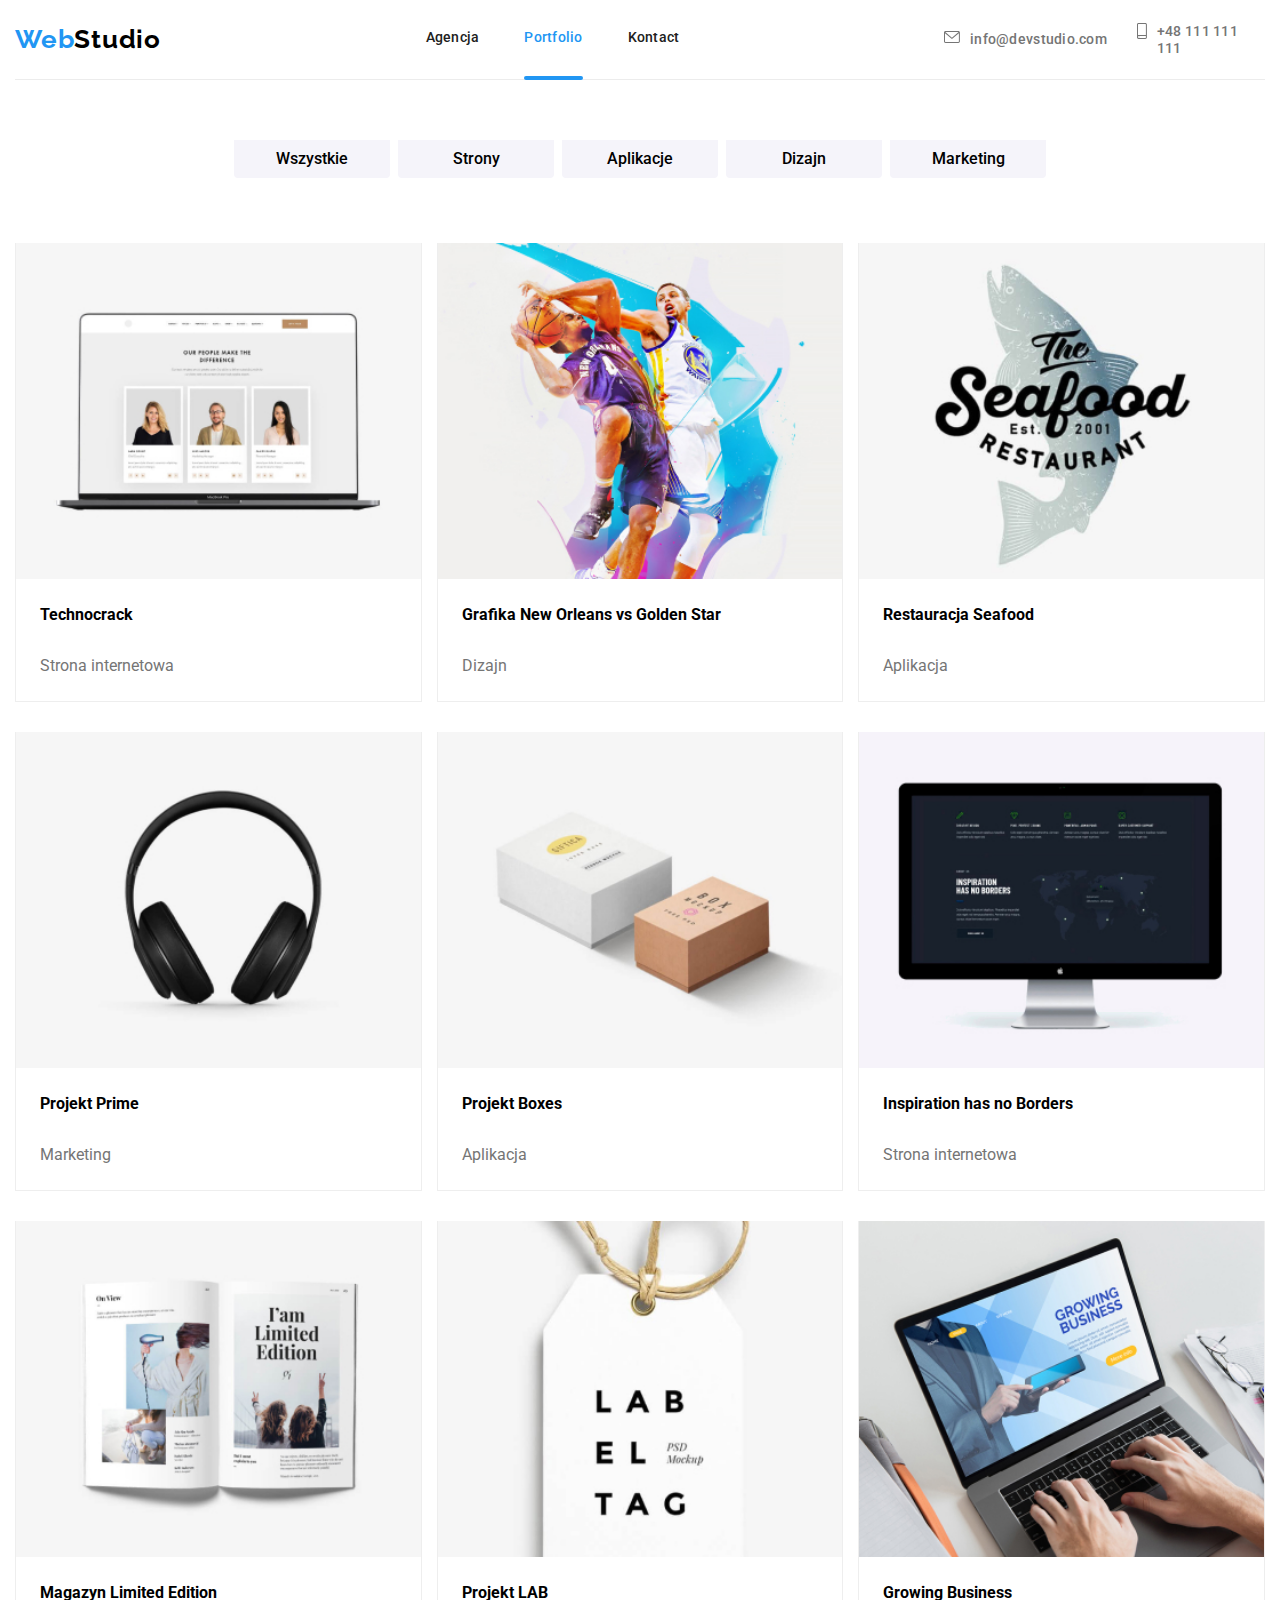
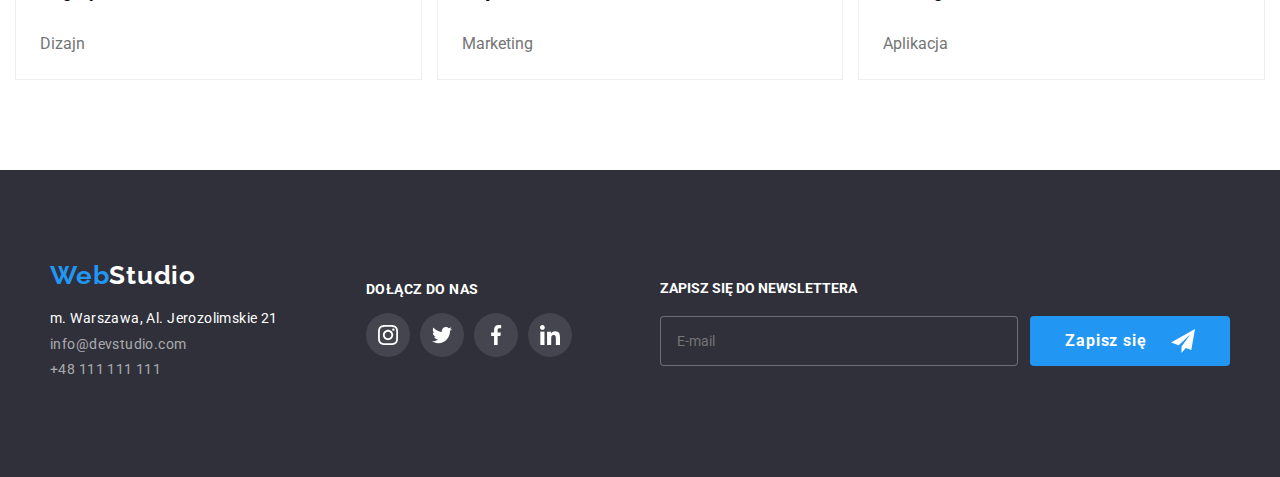
==== commit f003f00f: "ending" ====
--- a/portfolio.html
+++ b/portfolio.html
@@ -113,13 +113,13 @@
               <figure class="cards__figure">
                 <img
                   class="cards__img"
-                  src="images/img6-mobile-@1x-450x460.jpg" srcset="
-                    images/img6-mobile-@1x-450x460.jpg   450w,
-                    images/img6-mobile-@2x-900x920.jpg   900w,
-                    images/img6-tablet-@1x-354x374.jpg   354w,
-                    images/img6-tablet-@2x-708x748.jpg   708w,
-                    images/img6-desktop-@1x-270x260.jpg 270w,
-                    images/img6-desktop-@2x-540x520.jpg 540w
+                  src="images/img6-mobile-@1x-450x294.jpg" srcset="
+                      images/img6-mobile-@1x-450x294.jpg   450w,
+                      images/img6-mobile-@2x-900x588.jpg   900w,
+                      images/img6-tablet-@1x-354x294.jpg   354w,
+                      images/img6-tablet-@2x-708x588.jpg   708w,
+                      images/img6-desktop-@1x-370x294.jpg 370w,
+                      images/img6-desktop-@2x-740x588.jpg 740w
                   "
                   sizes="(min-width: 1200px) 270px, (min-width: 768px) 354px, (min-width: 480px) 450px"
                   alt="Two players of basktetball during game"
@@ -146,7 +146,14 @@
               <figure class="cards__figure">
                 <img
                   class="cards__img"
-                  src="images/img7.jpg"
+                  src="images/img7-mobile-@1x-450x294.jpg" srcset="
+                      images/img7-mobile-@1x-450x294.jpg   450w,
+                      images/img7-mobile-@2x-900x588.jpg   900w,
+                      images/img7-tablet-@1x-354x294.jpg   354w,
+                      images/img7-tablet-@2x-708x588.jpg   708w,
+                      images/img7-desktop-@1x-370x294.jpg 370w,
+                      images/img7-desktop-@2x-740x588.jpg 740w
+                  "
                   sizes="(min-width: 1200px) 270px, (min-width: 768px) 354px, (min-width: 480px) 450px"
                   alt="Seafood restaurant logo"
                 />
@@ -172,7 +179,14 @@
               <figure class="cards__figure">
                 <img
                   class="cards__img"
-                  src="images/img8.jpg"
+                  src="images/img8-mobile-@1x-450x294.jpg" srcset="
+                      images/img8-mobile-@1x-450x294.jpg   450w,
+                      images/img8-mobile-@2x-900x588.jpg   900w,
+                      images/img8-tablet-@1x-354x294.jpg   354w,
+                      images/img8-tablet-@2x-708x588.jpg   708w,
+                      images/img8-desktop-@1x-370x294.jpg 370w,
+                      images/img8-desktop-@2x-740x588.jpg 740w
+                  "
                   sizes="(min-width: 1200px) 270px, (min-width: 768px) 354px, (min-width: 480px) 450px"
                   alt="Headphones"
                 />
@@ -198,7 +212,14 @@
               <figure class="cards__figure">
                 <img
                   class="cards__img"
-                  src="images/img9.jpg"
+                  src="images/img9-mobile-@1x-450x294.jpg" srcset="
+                      images/img9-mobile-@1x-450x294.jpg   450w,
+                      images/img9-mobile-@2x-900x588.jpg   900w,
+                      images/img9-tablet-@1x-354x294.jpg   354w,
+                      images/img9-tablet-@2x-708x588.jpg   708w,
+                      images/img9-desktop-@1x-370x294.jpg 370w,
+                      images/img9-desktop-@2x-740x588.jpg 740w
+                  "
                   sizes="(min-width: 1200px) 270px, (min-width: 768px) 354px, (min-width: 480px) 450px"
                   alt="two boxes"
                 />
@@ -224,8 +245,15 @@
               <figure class="cards__figure">
                 <img
                   class="cards__img"
-                  src="images/img10.jpg"
-                  sizes="(min-width: 1200px) 270px, (min-width: 768px) 354px, (min-width: 480px) 450px"
+                  src="images/img10-mobile-@1x-450x294.jpg" srcset="
+                      images/img10-mobile-@1x-450x294.jpg   450w,
+                      images/img10-mobile-@2x-900x588.jpg   900w,
+                      images/img10-tablet-@1x-354x294.jpg   354w,
+                      images/img10-tablet-@2x-708x588.jpg   708w,
+                      images/img10-desktop-@1x-370x294.jpg 370w,
+                      images/img10-desktop-@2x-740x588.jpg 740w
+                  "
+                                    sizes="(min-width: 1200px) 270px, (min-width: 768px) 354px, (min-width: 480px) 450px"
                   alt="monitor screen"
                 />
                 <div class="cards__overlay">
@@ -250,7 +278,14 @@
               <figure class="cards__figure">
                 <img
                   class="cards__img"
-                  src="images/img11.jpg"
+                  src="images/img11-mobile-@1x-450x294.jpg" srcset="
+                      images/img11-mobile-@1x-450x294.jpg   450w,
+                      images/img11-mobile-@2x-900x588.jpg   900w,
+                      images/img11-tablet-@1x-354x294.jpg   354w,
+                      images/img11-tablet-@2x-708x588.jpg   708w,
+                      images/img11-desktop-@1x-370x294.jpg 370w,
+                      images/img11-desktop-@2x-740x588.jpg 740w
+                  "
                   sizes="(min-width: 1200px) 270px, (min-width: 768px) 354px, (min-width: 480px) 450px"
                   alt="open book"
                 />
@@ -276,7 +311,14 @@
               <figure class="cards__figure">
                 <img
                   class="cards__img"
-                  src="images/img12.jpg"
+                  src="images/img12-mobile-@1x-450x294.jpg" srcset="
+                      images/img12-mobile-@1x-450x294.jpg   450w,
+                      images/img12-mobile-@2x-900x588.jpg   900w,
+                      images/img12-tablet-@1x-354x294.jpg   354w,
+                      images/img12-tablet-@2x-708x588.jpg   708w,
+                      images/img12-desktop-@1x-370x294.jpg 370w,
+                      images/img12-desktop-@2x-740x588.jpg 740w
+                  "
                   sizes="(min-width: 1200px) 270px, (min-width: 768px) 354px, (min-width: 480px) 450px"
                   alt="tag"
                 />
@@ -302,7 +344,14 @@
               <figure class="cards__figure">
                 <img
                 class="cards__img"
-                  src="images/img13.jpg"
+                  src="images/img13-mobile-@1x-450x294.jpg" srcset="
+                      images/img13-mobile-@1x-450x294.jpg   450w,
+                      images/img13-mobile-@2x-900x588.jpg   900w,
+                      images/img13-tablet-@1x-354x294.jpg   354w,
+                      images/img13-tablet-@2x-708x588.jpg   708w,
+                      images/img13-desktop-@1x-370x294.jpg 370w,
+                      images/img13-desktop-@2x-740x588.jpg 740w
+                  "
                   sizes="(min-width: 1200px) 270px, (min-width: 768px) 354px, (min-width: 480px) 450px"
                   alt="Somebody working on laptop"
                 />
